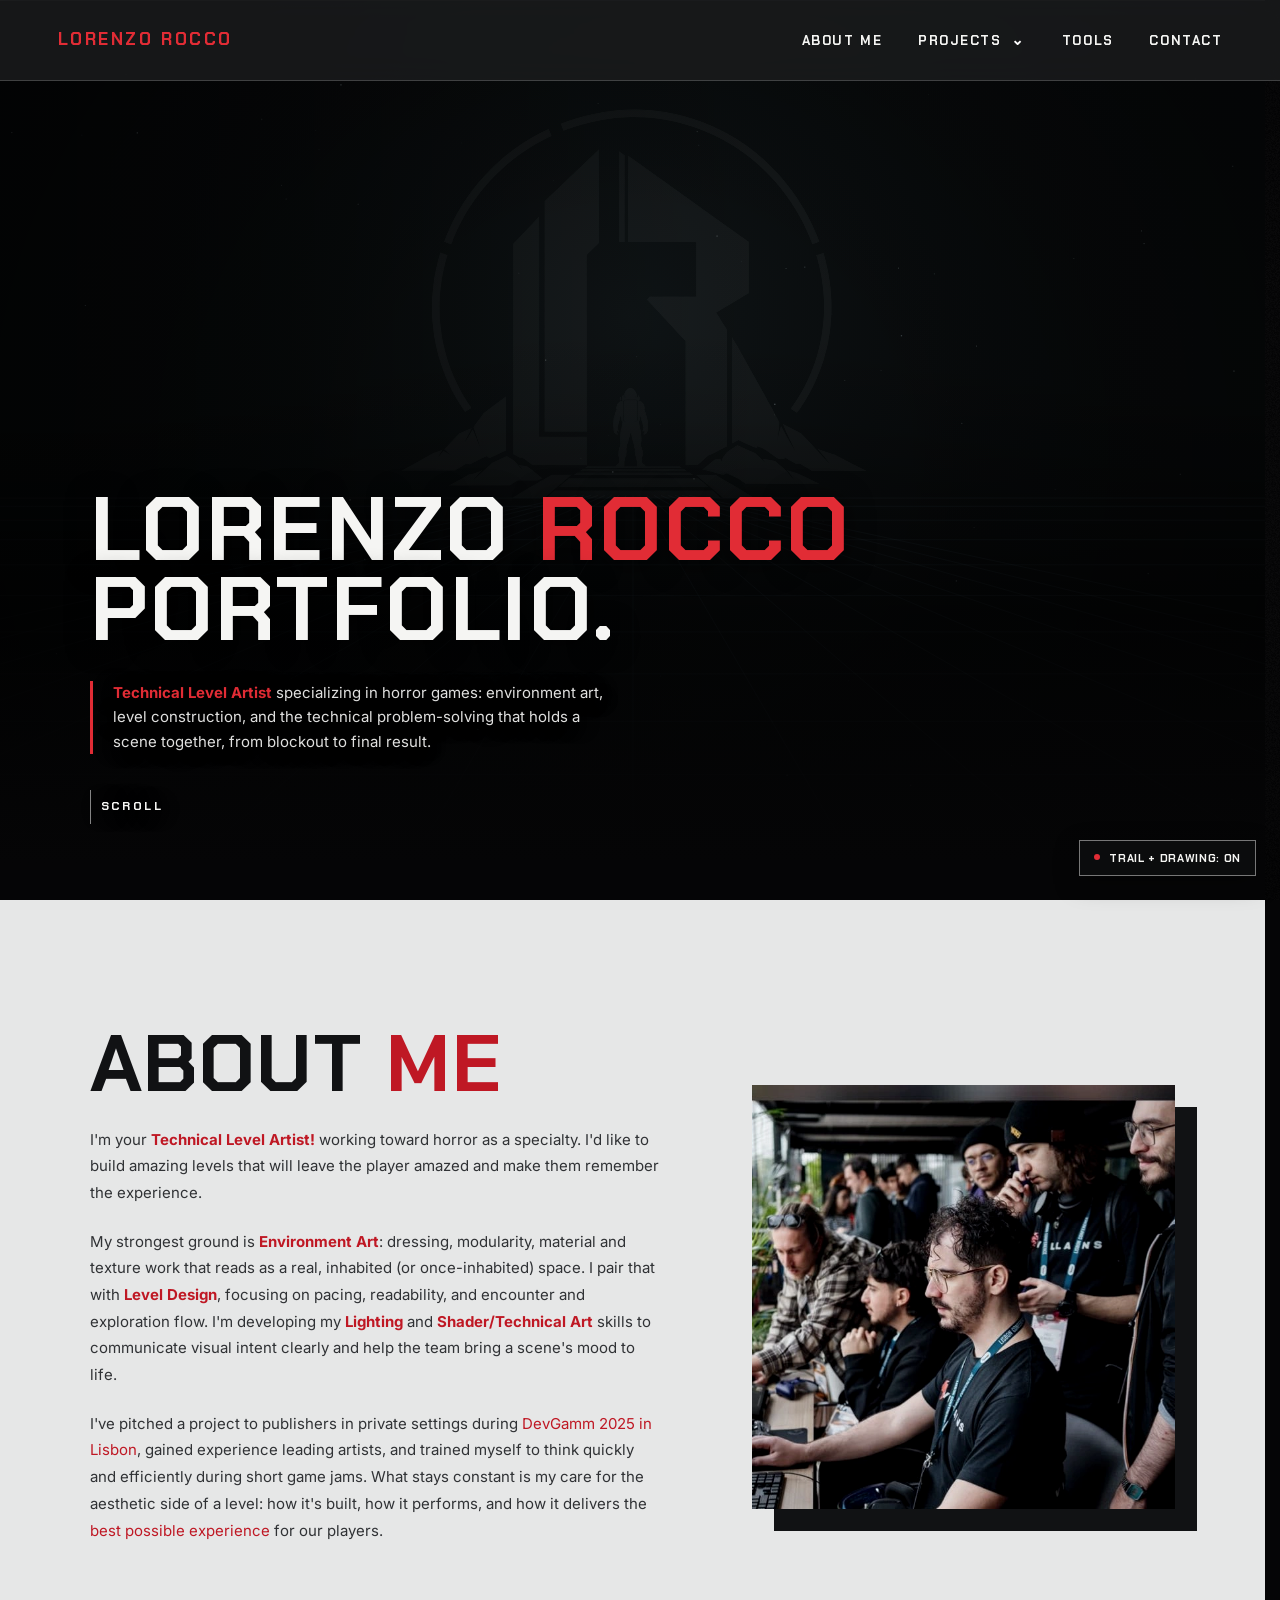
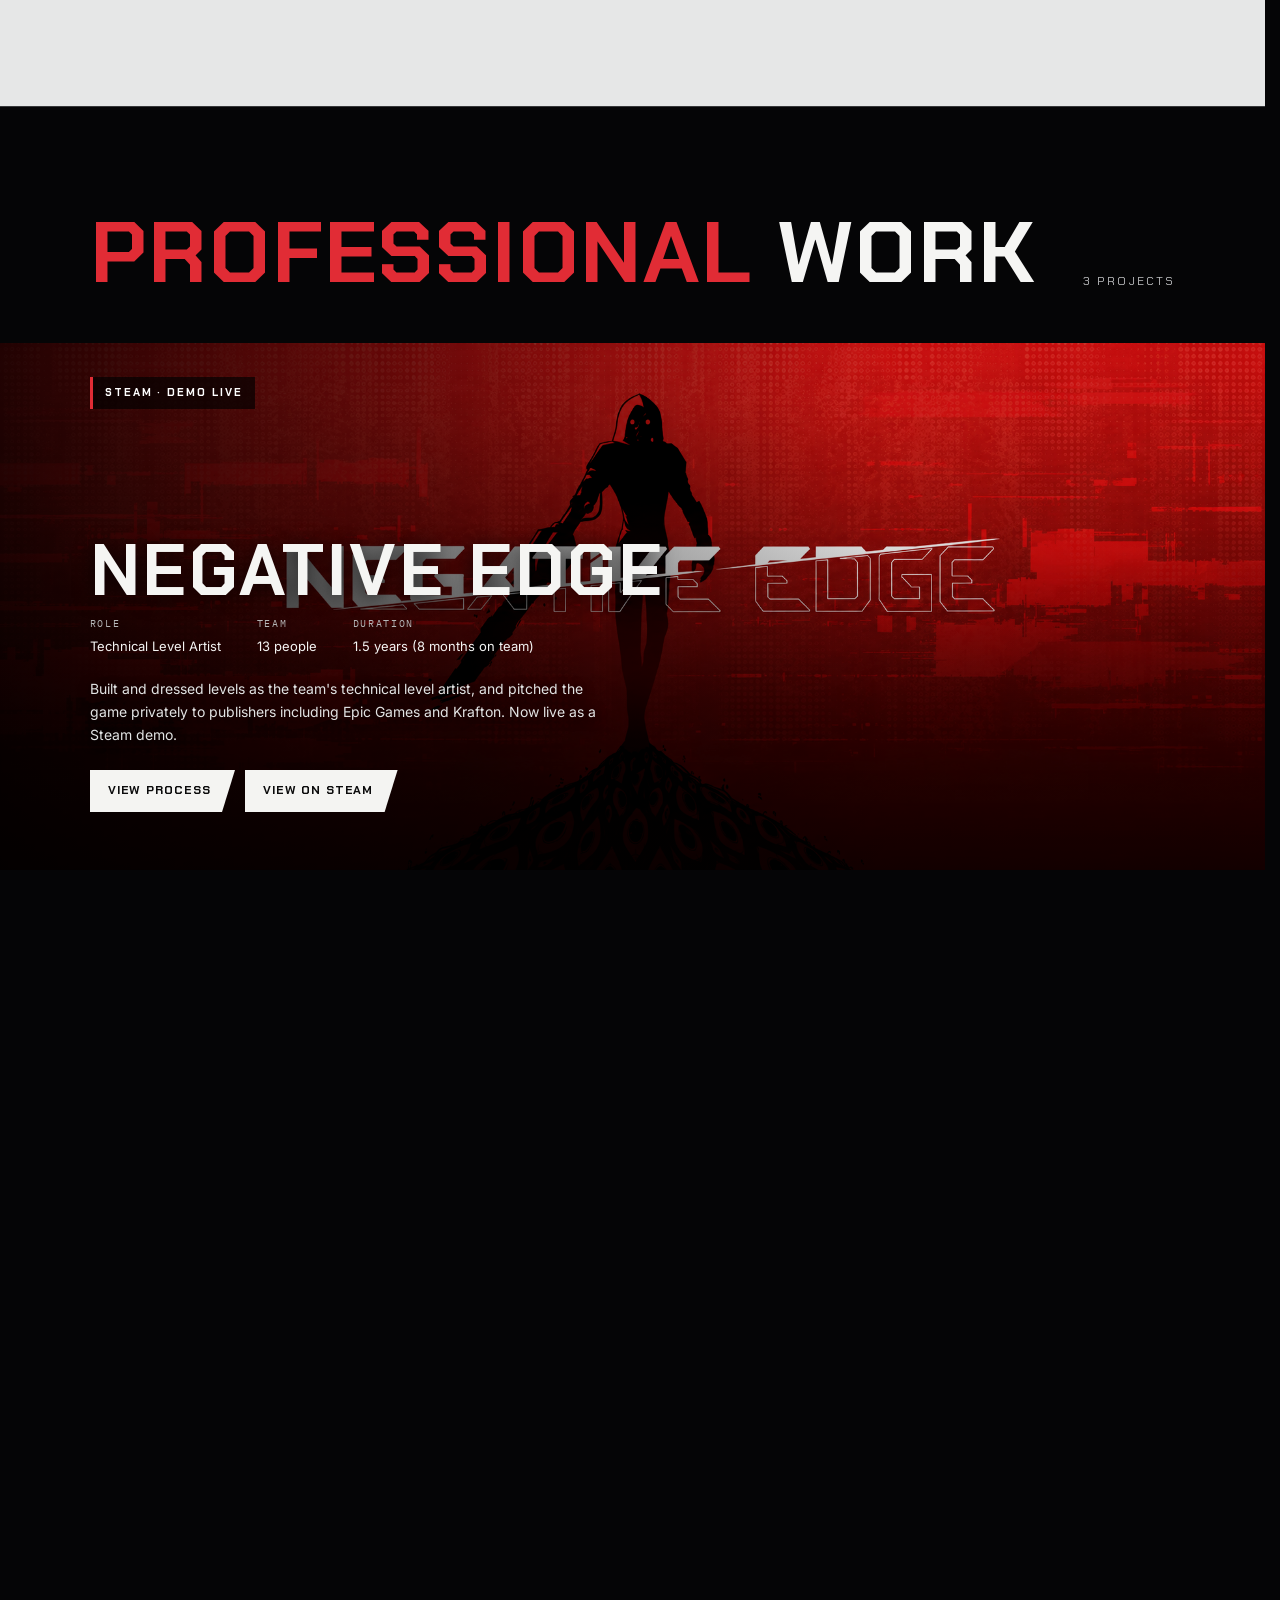
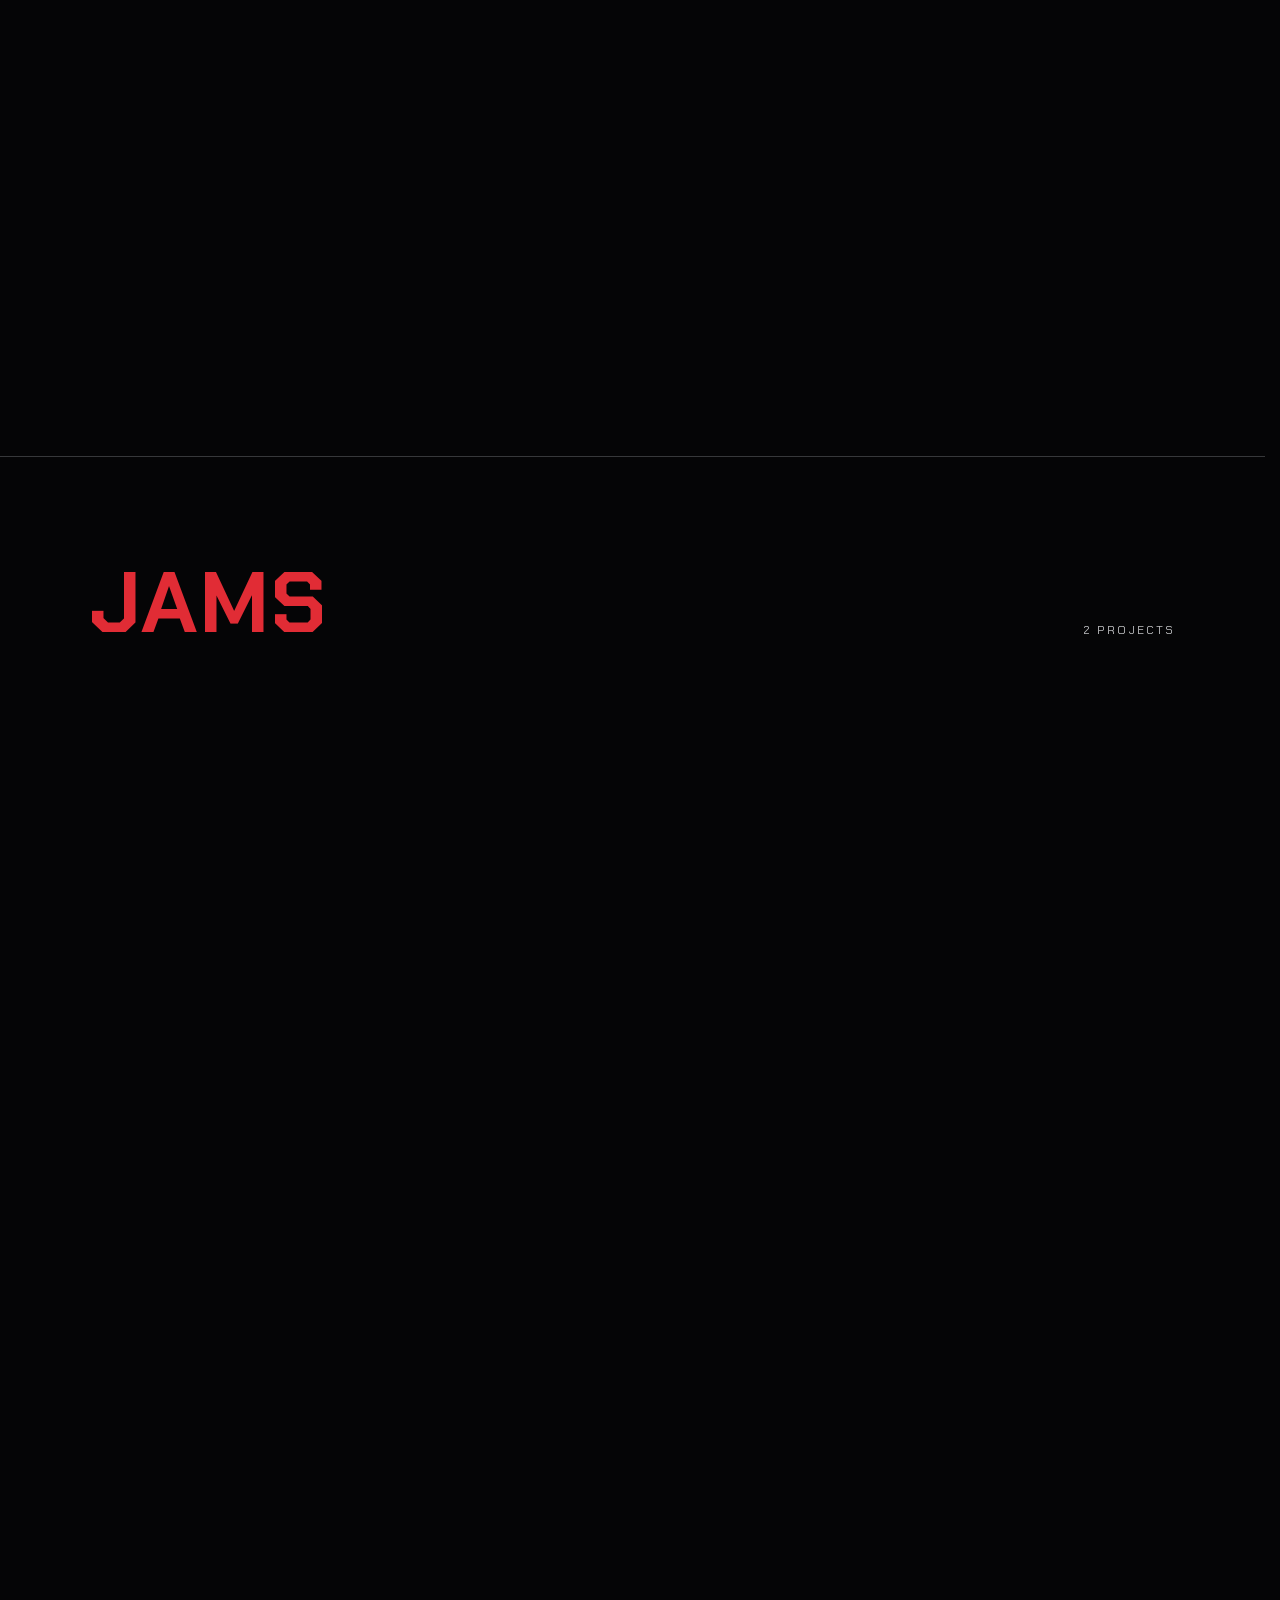
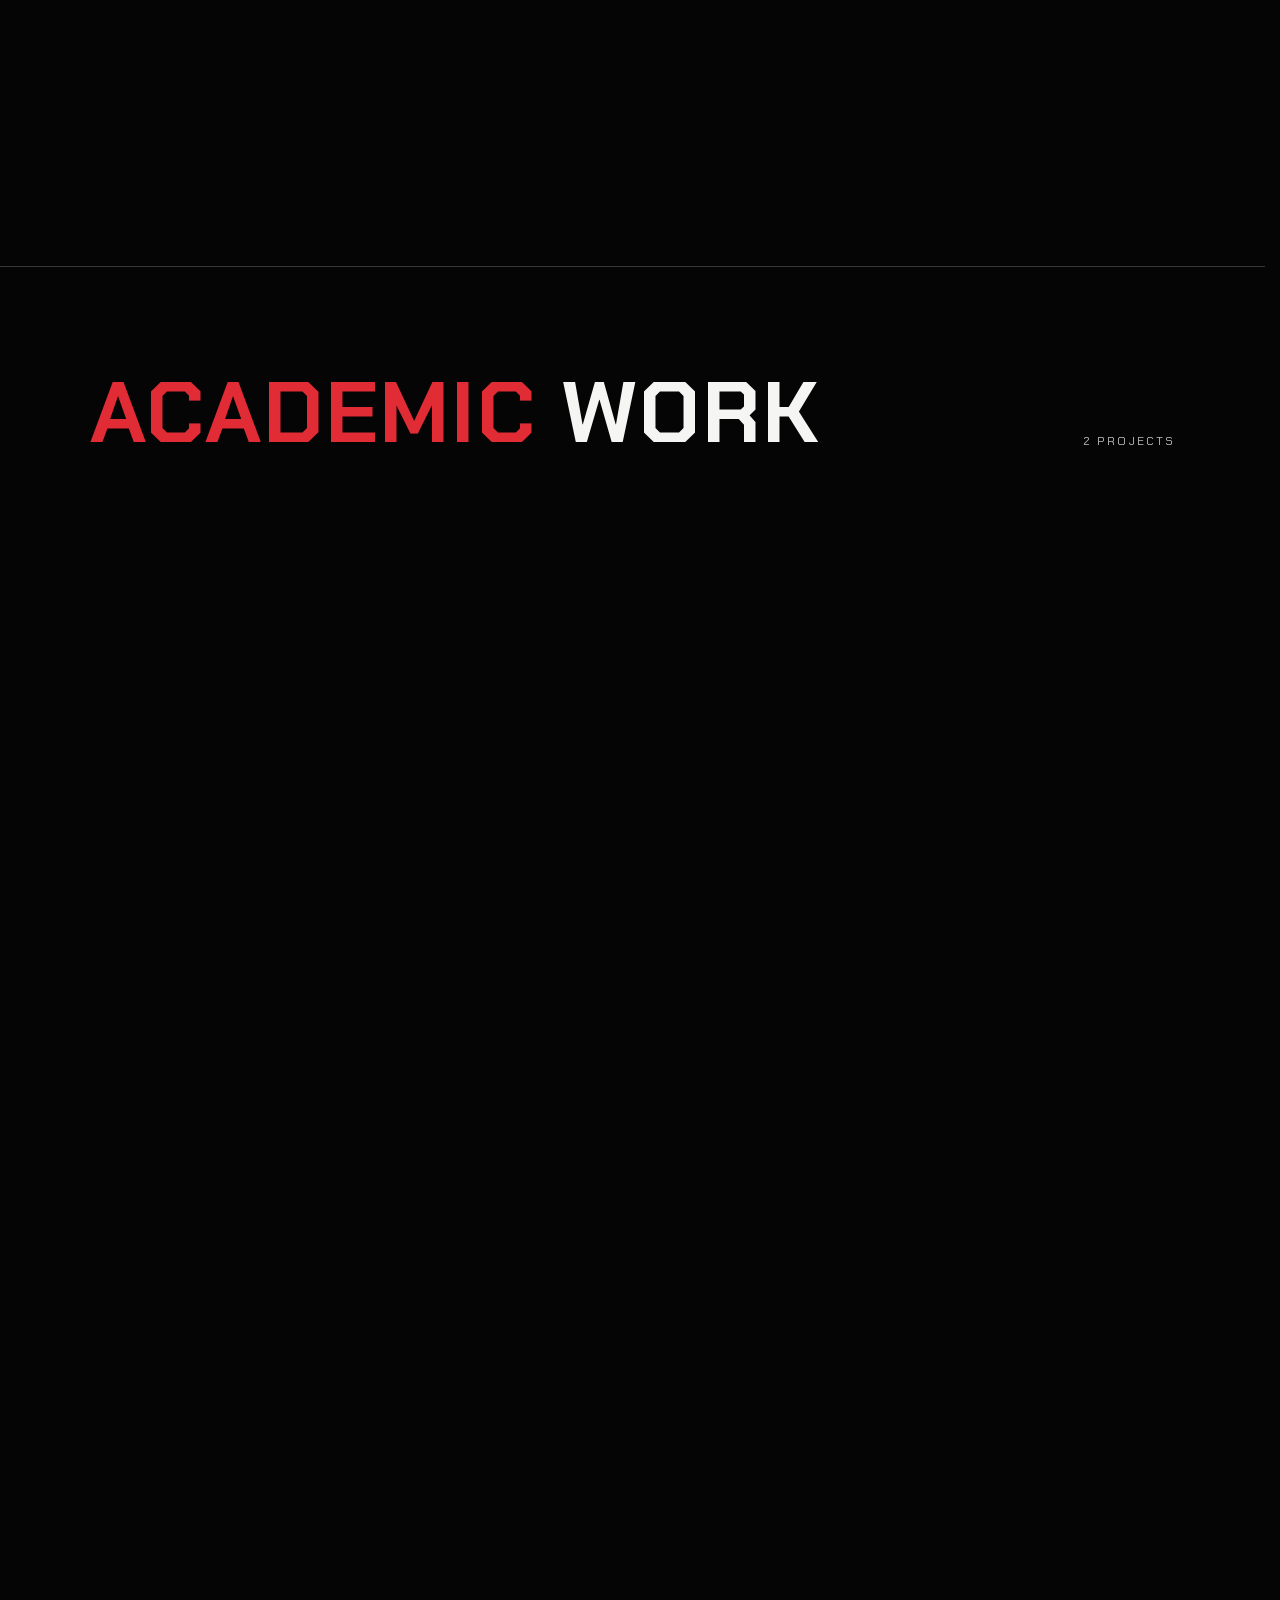
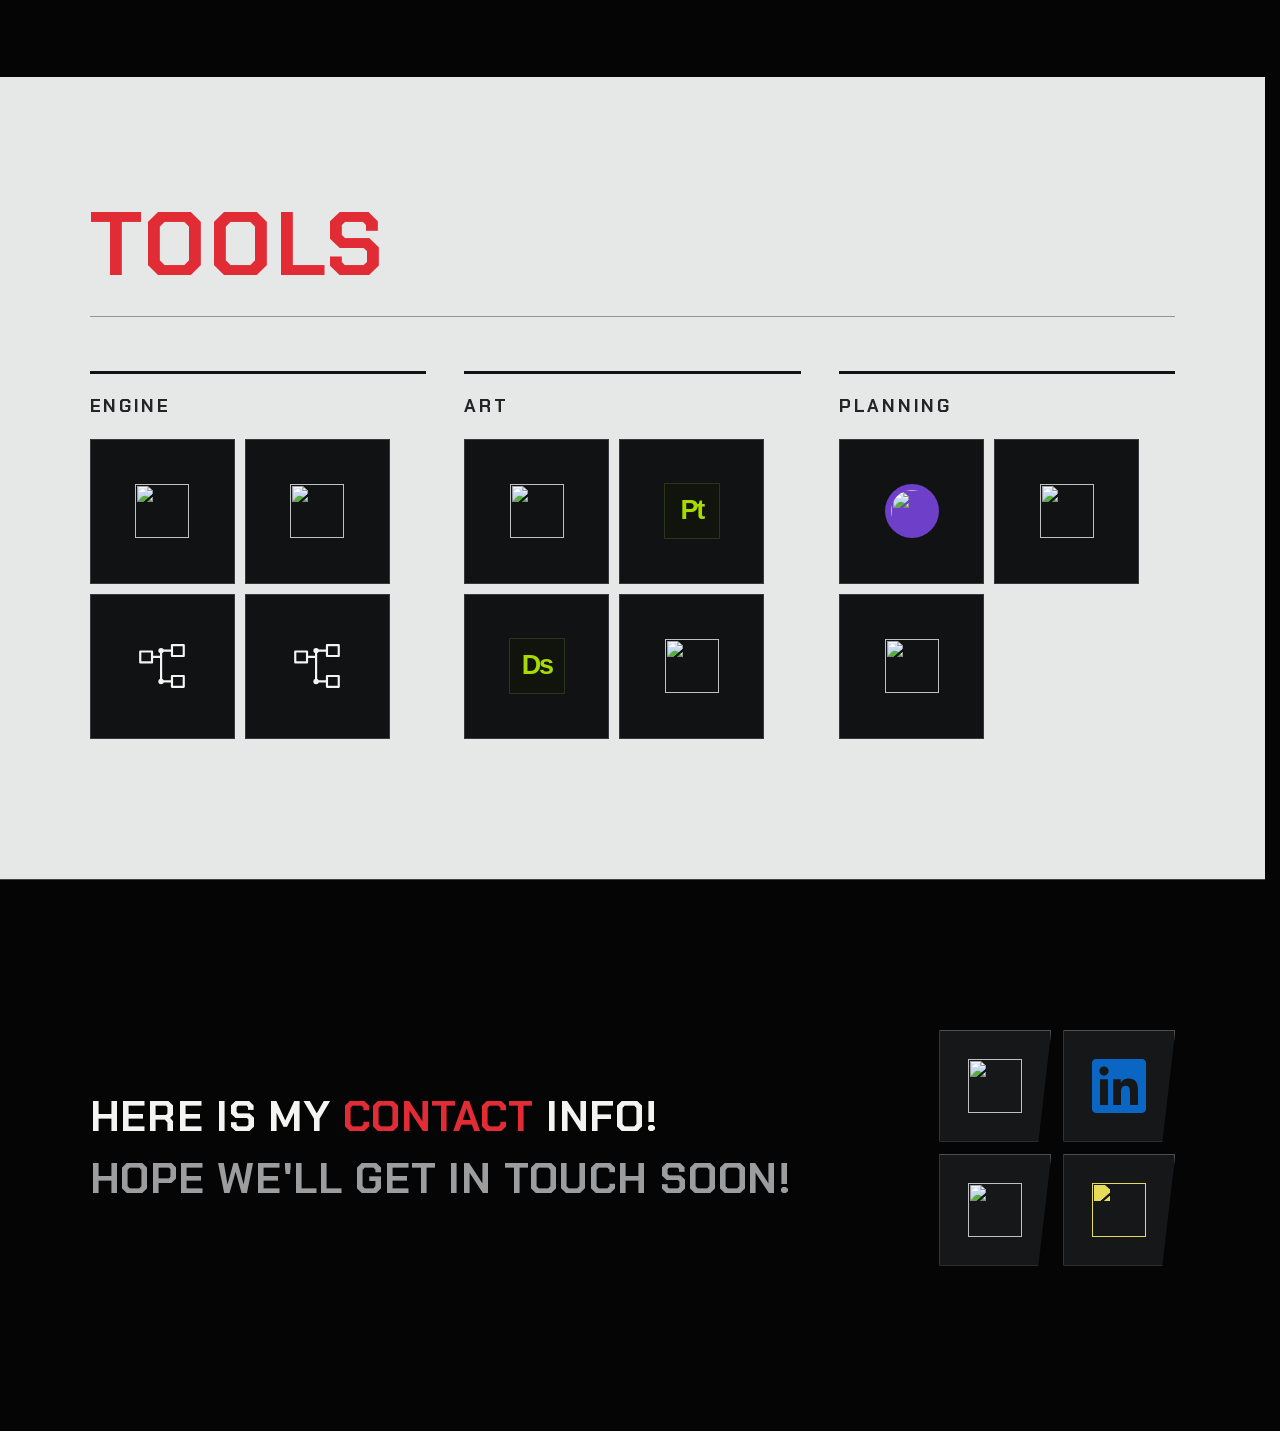
==== index.html @ afeabfa4 "Design Update" ====
<!DOCTYPE html>
<html lang="en">
<head>
<meta charset="UTF-8">
<meta name="viewport" content="width=device-width, initial-scale=1, viewport-fit=cover">
<title>Technical Level Artist — Horror Environments</title>
<link rel="preconnect" href="https://fonts.googleapis.com">
<link rel="preconnect" href="https://fonts.gstatic.com" crossorigin>
<link href="https://fonts.googleapis.com/css2?family=Montserrat:wght@400;500;600;700;800&family=Inter:wght@400;500;600&family=IBM+Plex+Mono:wght@400;500&display=swap" rel="stylesheet">
<link href="https://fonts.googleapis.com/css2?family=Chakra+Petch:wght@500;600;700&display=swap" rel="stylesheet">
<script src="./assets/page-transition.js"></script>
<style>
  :root{
    --bg:#0b0c0a;
    --panel:#141613;
    --ink:#e9e3d5;
    --dim:#8d887a;
    --accent:#9a3a26;
    --line:#2c2e28;
    --safe-t:env(safe-area-inset-top,0px);
    --safe-b:env(safe-area-inset-bottom,0px);
  }
  *{box-sizing:border-box;margin:0;padding:0}
  html{scroll-behavior:smooth;scroll-padding-top:calc(70px + var(--safe-t));overflow-y:scroll;scrollbar-gutter:stable}
  body{
    background:var(--bg);color:var(--ink);
    font-family:'Inter',sans-serif;font-size:16px;line-height:1.6;
    padding-top:var(--safe-t);padding-bottom:var(--safe-b);
    overflow-x:hidden;
  }
  img{max-width:100%}
  a{color:inherit;text-decoration:none}
  .wrap{max-width:1180px;margin:0 auto;padding:0 32px}
  @media(max-width:640px){.wrap{padding:0 20px}}

  /* grain texture */
  body::before{
    content:"";position:fixed;inset:0;pointer-events:none;z-index:1;opacity:.06;mix-blend-mode:overlay;
    background-image:url("./assets/grain.png");background-repeat:repeat;background-size:128px 128px;
  }
  .vignette{position:fixed;inset:0;pointer-events:none;z-index:1;
    background:radial-gradient(ellipse at 50% 35%, transparent 45%, rgba(0,0,0,.55) 100%);
  }

  ::selection{color:#fff;background:rgba(211,31,42,.16);text-decoration:underline;text-decoration-color:#e53943;text-decoration-thickness:2px;text-underline-offset:2px}
  ::-moz-selection{color:#fff;background:rgba(211,31,42,.16);text-decoration:underline;text-decoration-color:#e53943}
  #cursor-trail{position:fixed;inset:0;z-index:20;width:100%;height:100%;pointer-events:none;contain:strict}
  body,body *{cursor:url("./assets/designer-pencil.cur") 2 2,url("./assets/designer-pencil.png") 2 2,auto}
  @media(hover:none),(pointer:coarse){#cursor-trail{display:none}}
  #click-pulse{position:fixed;left:0;top:0;z-index:21;width:10px;height:10px;border:1.5px solid rgba(255,70,80,.95);border-radius:50%;opacity:0;pointer-events:none;transform:translate(-50%,-50%) scale(.5);box-shadow:0 0 8px rgba(211,31,42,.45)}
  #click-pulse.active{animation:cursor-click-pulse .46s ease-out forwards}
  @keyframes cursor-click-pulse{0%{opacity:.9;transform:translate(-50%,-50%) scale(.55)}65%{opacity:.48}100%{opacity:0;transform:translate(-50%,-50%) scale(4.2)}}
  #trail-toggle{position:fixed;right:calc(24px + env(safe-area-inset-right,0px));bottom:calc(24px + env(safe-area-inset-bottom,0px));z-index:30;padding:10px 14px;border:1px solid var(--line);background:rgba(11,12,10,.94);color:var(--ink);font-family:'IBM Plex Mono',monospace;font-size:11px;letter-spacing:.06em;text-transform:uppercase;cursor:pointer;box-shadow:0 8px 24px rgba(0,0,0,.35);transition:border-color .2s ease,color .2s ease}
  #trail-toggle::before{content:"";display:inline-block;width:6px;height:6px;margin-right:9px;border-radius:50%;background:var(--accent);vertical-align:2px}
  #trail-toggle[aria-pressed="false"]{color:var(--dim)}
  #trail-toggle[aria-pressed="false"]::before{background:var(--dim)}
  #trail-toggle:hover,#trail-toggle:focus-visible{border-color:var(--accent);outline:none}
  #trail-toggle[hidden]{display:none}
  /* corner brackets — viewport framing motif */
  .frame span{position:fixed;width:22px;height:22px;border-color:var(--line);z-index:5;opacity:.8}
  .frame .tl{top:calc(var(--safe-t) + 14px);left:14px;border-top:1px solid;border-left:1px solid}
  .frame .tr{top:calc(var(--safe-t) + 14px);right:14px;border-top:1px solid;border-right:1px solid}
  .frame .bl{bottom:calc(var(--safe-b) + 14px);left:14px;border-bottom:1px solid;border-left:1px solid}
  .frame .br{bottom:calc(var(--safe-b) + 14px);right:14px;border-bottom:1px solid;border-right:1px solid}
  @media(max-width:640px){.frame span{display:none}}

  /* nav */
  header{
    position:fixed;top:var(--safe-t);left:0;right:0;z-index:10;
    background:linear-gradient(to bottom, rgba(11,12,10,.92), rgba(11,12,10,0));
    padding:20px 0 32px;
  }
  header .wrap{display:flex;justify-content:space-between;align-items:center}
  .mark{font-family:'Montserrat',serif;font-size:20px;font-weight:400;letter-spacing:.02em}
  nav{display:flex;align-items:center;gap:34px;font-size:14px;color:var(--dim)}
  nav > a,.nav-category{display:flex;align-items:center;min-height:32px;line-height:1;white-space:nowrap}
  nav a:hover{color:var(--ink)}
  .nav-dropdown{position:relative;display:flex;flex-direction:column;align-items:flex-start}
  .nav-category{appearance:none;border:0;background:none;color:inherit;font:inherit;line-height:1;letter-spacing:inherit;text-transform:inherit;cursor:pointer;padding:0}
  .nav-category:hover{color:var(--accent)}
  .nav-category::after{content:"⌄";display:inline-block;margin-left:7px;color:var(--accent);font-size:12px;transition:transform .36s ease}
  .nav-dropdown.open .nav-category::after{transform:rotate(180deg)}
  .nav-projects{position:absolute;top:calc(100% + 12px);left:-14px;min-width:248px;padding:0;background:rgba(8,8,8,.98);border:1px solid #303030;border-top:1px solid var(--accent);display:grid;grid-template-rows:0fr;opacity:0;visibility:hidden;transform:translateY(-12px);transform-origin:top;pointer-events:none;box-shadow:0 16px 34px rgba(0,0,0,.55);transition:grid-template-rows .52s cubic-bezier(.2,.75,.25,1),opacity .42s ease,transform .52s cubic-bezier(.2,.75,.25,1),visibility 0s linear .52s}
  .nav-dropdown.open>.nav-projects{grid-template-rows:1fr;opacity:1;visibility:visible;transform:translateY(0);pointer-events:auto;transition:grid-template-rows .56s cubic-bezier(.2,.75,.25,1),opacity .46s ease,transform .56s cubic-bezier(.2,.75,.25,1),visibility 0s}
  .nav-project-list{min-height:0;overflow:hidden;display:grid;padding:8px}
  .nav-projects a{position:relative;display:block;padding:10px 12px 10px 17px;font-family:'IBM Plex Mono',monospace;font-size:11px;font-weight:400;letter-spacing:.015em;text-transform:none;white-space:nowrap;color:var(--dim);transition:color .18s ease,background .18s ease}
  .nav-projects a::before{content:"";position:absolute;left:7px;top:50%;width:3px;height:3px;background:var(--accent);opacity:0;transform:translateY(-50%);transition:opacity .18s ease}
  .nav-projects a:hover,.nav-projects a:focus-visible{color:var(--accent);background:rgba(211,31,42,.08);outline:none}
  .nav-projects a:hover::before,.nav-projects a:focus-visible::before{opacity:1}
  .nav-project-group + .nav-project-group{border-top:1px solid #303030;margin-top:8px;padding-top:8px}
  .nav-projects .nav-group-link{display:flex;align-items:center;justify-content:space-between;padding:10px 12px;border-left:2px solid var(--accent);font-family:'Montserrat',sans-serif;font-size:12px;font-weight:700;letter-spacing:.08em;text-transform:uppercase;color:var(--ink)}
  .nav-projects .nav-group-link::before{display:none}
  .nav-group-link span{color:var(--accent);font-size:15px;font-weight:400}
  .nav-group-items a{padding-left:22px}
  .nav-group-items a::before{left:12px}
  .navtoggle{display:none;background:none;border:1px solid var(--line);color:var(--ink);width:38px;height:38px;font-size:18px}
  @media(max-width:720px){
    nav{position:fixed;top:0;left:0;right:0;bottom:0;overflow-y:auto;background:var(--bg);flex-direction:column;justify-content:flex-start;align-items:flex-start;padding:calc(86px + var(--safe-t)) 32px calc(28px + var(--safe-b));font-size:22px;gap:22px;display:none;z-index:9}
    nav.open{display:flex}
    .navtoggle{display:block}
    .nav-dropdown{width:100%}
    .nav-category::after{font-size:18px}
    .nav-projects{position:static;min-width:0;margin:10px 0 0 12px;padding:0;border:0;border-left:1px solid var(--line);box-shadow:none;background:transparent;transform:translateY(-6px)}
    .nav-dropdown.open>.nav-projects{transform:translateY(0)}
    .nav-project-list{padding:4px 0 4px 10px}
    .nav-projects a{font-size:11px;padding:9px 8px 9px 14px}
    .nav-group-items a{padding-left:22px}
  }
  @media(prefers-reduced-motion:reduce){.nav-category::after,.nav-projects,.nav-projects a,.nav-projects a::before{transition:none}}
  @view-transition{navigation:auto}
  .page-transition{display:none}
  .page-preview-shell{position:fixed;top:0;bottom:0;z-index:1001;width:0;overflow:hidden;pointer-events:none}
  .page-preview-shell-project{left:0;background:#050505}
  .page-preview-shell-home{right:0;background:#0b0c0a}
  .page-preview-shell.is-revealing{animation:preview-expand .72s cubic-bezier(.72,0,.25,1) both}
  .page-preview{position:absolute;top:0;width:100vw;height:100vh;border:0;background:transparent;pointer-events:none}
  .page-preview-shell-project .page-preview{left:0}
  .page-preview-shell-home .page-preview{right:0}
  .page-preview-edge{position:fixed;top:0;bottom:0;z-index:1002;width:12px;background:#ff3945;box-shadow:0 0 22px rgba(211,31,42,.7);pointer-events:none;opacity:0}
  .page-preview-edge-project{left:0}
  .page-preview-edge-home{right:0}
  .page-preview-edge-project.is-revealing{opacity:1;animation:preview-edge-right .72s cubic-bezier(.72,0,.25,1) both}
  .page-preview-edge-home.is-revealing{opacity:1;animation:preview-edge-left .72s cubic-bezier(.72,0,.25,1) both}
  @keyframes preview-expand{from{width:0}to{width:100vw}}
  @keyframes preview-edge-right{from{transform:translateX(-12px)}to{transform:translateX(100vw)}}
  @keyframes preview-edge-left{from{transform:translateX(12px)}to{transform:translateX(-100vw)}}
  html.native-page-transition::view-transition-new(root){z-index:1;animation:none}
  html.native-page-transition::view-transition-old(root){z-index:2}
  html.native-page-transition.page-enter-project::view-transition-old(root){border-left:12px solid #ff3945;box-shadow:-12px 0 22px rgba(211,31,42,.6);animation:native-old-right .72s cubic-bezier(.72,0,.25,1) both}
  html.native-page-transition.page-enter-home::view-transition-old(root){border-right:12px solid #ff3945;box-shadow:12px 0 22px rgba(211,31,42,.6);animation:native-old-left .72s cubic-bezier(.72,0,.25,1) both}
  @keyframes native-old-right{from{transform:translateX(0)}to{transform:translateX(110%)}}
  @keyframes native-old-left{from{transform:translateX(0)}to{transform:translateX(-110%)}}
  @media(prefers-reduced-motion:reduce){.page-preview-shell,.page-preview-edge{display:none}}

  /* hero */
  .hero{min-height:100svh;display:flex;flex-direction:column;justify-content:flex-end;position:relative;padding-bottom:90px;padding-top:calc(140px + var(--safe-t))}
  .hero .kicker{font-family:'IBM Plex Mono',monospace;font-size:12.5px;color:var(--dim);letter-spacing:.03em;margin-bottom:18px}
  .hero h1{
    font-family:'Montserrat',serif;font-weight:300;font-size:clamp(42px,7.2vw,96px);line-height:1.02;
    max-width:14ch;
  }
  .hero .role{
    font-family:'Montserrat',serif;font-style:italic;font-weight:400;color:var(--accent);
  }
  .hero p{margin-top:26px;max-width:46ch;color:var(--dim);font-size:16.5px}
  .hero .scroll{margin-top:56px;font-size:13px;color:var(--dim);display:flex;align-items:center;gap:10px}
  .hero .scroll .ln{width:1px;height:34px;background:var(--line);position:relative;overflow:hidden}
  .hero .scroll .ln::after{content:"";position:absolute;top:-34px;left:0;width:1px;height:34px;background:var(--accent);animation:drip 2.2s ease-in-out infinite}
  @keyframes drip{to{top:34px}}

  section{padding:96px 0;border-top:1px solid var(--line);position:relative;z-index:2}
  .sec-head{display:flex;justify-content:space-between;align-items:flex-end;gap:24px;margin-bottom:56px;flex-wrap:wrap}
  .sec-head h2{font-family:'Montserrat',serif;font-weight:300;font-size:clamp(30px,4vw,44px)}
  .sec-head .num{font-family:'IBM Plex Mono',monospace;font-size:13px;color:var(--dim)}
  .cat-head{display:flex;align-items:center;gap:16px;margin:8px 0 6px}
  .cat-head:first-of-type{margin-top:0}
  .cat-head .cat-line{width:26px;height:1px;background:var(--accent)}
  .cat-head h3{font-family:'IBM Plex Mono',monospace;font-weight:400;font-size:13px;letter-spacing:.04em;color:var(--dim)}

  /* about / skills */
  .about-grid{display:grid;grid-template-columns:1.1fr .9fr;align-items:center;gap:clamp(32px,6vw,70px)}
  @media(max-width:820px){.about-grid{grid-template-columns:1fr;gap:34px}}
  .about-photo{width:100%;max-width:500px;aspect-ratio:1;justify-self:end;overflow:hidden;border:1px solid #343434}
  .about-photo img{display:block;width:100%;height:100%;object-fit:cover}
  @media(max-width:820px){.about-photo{justify-self:center}}
  .about-grid p{color:var(--dim);font-size:16px;max-width:52ch;margin-bottom:16px}
  .about-grid p strong{color:var(--ink);font-weight:500}

  /* projects */
  .project{
    display:grid;grid-template-columns:1fr 1.2fr;gap:56px;padding:56px 0;border-top:1px solid var(--line);
  }
  .project:first-child{border-top:none;padding-top:0}
  .cat-head + .project{border-top:none;padding-top:0}
  @media(max-width:820px){.project{grid-template-columns:1fr;gap:28px}}
  .viewport{
    aspect-ratio:4928/2824;background:
      repeating-linear-gradient(0deg, rgba(233,227,213,.05) 0 1px, transparent 1px 34px),
      repeating-linear-gradient(90deg, rgba(233,227,213,.05) 0 1px, transparent 1px 34px),
      linear-gradient(160deg,#171812,#0e0f0d);
    border:1px solid var(--line);position:relative;display:flex;align-items:center;justify-content:center;
  }
  .viewport::before{content:"";position:absolute;inset:0;background:radial-gradient(ellipse at 30% 20%, rgba(154,58,38,.14), transparent 60%)}
  .viewport .tag{font-family:'IBM Plex Mono',monospace;font-size:12px;color:var(--dim);letter-spacing:.02em;z-index:1}
  .viewport .status{position:absolute;top:14px;left:14px;font-family:'IBM Plex Mono',monospace;font-size:11px;color:var(--dim)}
  .viewport .status.wip{color:var(--accent)}
  .viewport.cover{background-size:cover;background-position:center;background-blend-mode:normal}
  .viewport.cover::before{background:linear-gradient(180deg, rgba(11,12,10,.05) 40%, rgba(11,12,10,.75) 100%);}
  .viewport.cover .status{background:rgba(11,12,10,.72);padding:3px 8px}
  #vp-self{background-size:contain;background-position:center;background-repeat:no-repeat;background-color:#0b0c0a}
  
  
  

  .project h3{font-family:'Montserrat',serif;font-weight:400;font-size:clamp(26px,3vw,32px);margin-bottom:6px}
  .project .role{color:var(--accent);font-family:'Montserrat',serif;font-style:italic;font-size:17px;margin-bottom:20px}
  .stats{display:flex;gap:28px;margin-bottom:22px;flex-wrap:wrap}
  .stats div{font-size:13px}
  .stats div span{display:block;font-family:'IBM Plex Mono',monospace;color:var(--dim);font-size:11.5px;margin-bottom:4px}
  .project p.desc{color:var(--dim);max-width:56ch;margin-bottom:22px;font-size:15px}
  .project .award{display:inline-block;font-size:12.5px;color:var(--ink);border:1px solid var(--line);padding:5px 10px;margin-bottom:22px}
  .visit{font-size:14px;border-bottom:1px solid var(--accent);padding-bottom:2px;display:inline-block}
  .visit:hover{color:var(--accent)}

  /* tools */
  .tools{display:grid;grid-template-columns:repeat(auto-fit,minmax(112px,1fr));gap:16px}
  .tool-group + .tool-group{margin-top:38px}
  .tool-group h3{margin:0 0 14px;font-family:'IBM Plex Mono',monospace;font-size:12px;font-weight:500;letter-spacing:.16em;text-transform:uppercase;color:var(--dim)}
  .tool-group .tools{grid-template-columns:repeat(4,minmax(0,112px))}
  .tool-icon{position:relative;aspect-ratio:1;display:grid;place-items:center;background:#101010;border:1px solid #303030;transition:border-color .2s ease,background .2s ease,transform .2s ease}
  .tool-icon:hover,.tool-icon:focus-visible{border-color:var(--accent);background:#171717;transform:translateY(-3px);outline:none}
  .tool-icon img,.tool-icon svg{display:block;width:54px;height:54px;max-width:58%;max-height:58%;object-fit:contain}
  .tool-icon[data-label="GitHub"] img{background:#6e40c9;border-radius:50%;padding:6px}
  .tool-icon .brand-tile{width:56px;height:56px;display:grid;place-items:center;background:#10140c;color:#a8d900;border:1px solid #27351a;font-family:Arial,sans-serif;font-weight:700;font-size:27px;letter-spacing:-.08em}
  .tool-icon .brand-tile.painter{background:#10140c;color:#a8d900}
  .tool-icon .blueprint-icon{width:58px;height:58px;max-width:62%;max-height:62%;fill:none;stroke:#f4f4f2;stroke-width:2.4;stroke-linecap:round;stroke-linejoin:round}
  .tool-icon:hover .blueprint-icon,.tool-icon:focus-visible .blueprint-icon{stroke:var(--accent)}
  .tool-icon::after{content:attr(data-label);position:absolute;left:50%;bottom:calc(100% + 8px);z-index:2;transform:translate(-50%,4px);padding:6px 9px;background:#202020;border:1px solid #444;color:var(--ink);font-family:'IBM Plex Mono',monospace;font-size:10px;line-height:1.2;white-space:nowrap;opacity:0;pointer-events:none;transition:opacity .15s ease,transform .15s ease}
  .tool-icon:hover::after,.tool-icon:focus-visible::after{opacity:1;transform:translate(-50%,0)}
  @media(max-width:520px){.tools{grid-template-columns:repeat(3,minmax(0,1fr));gap:10px}.tool-icon{aspect-ratio:1}}
  @media(max-width:520px){.tool-group .tools{grid-template-columns:repeat(2,minmax(0,112px))}}

  /* contact */
  .contact{text-align:left}
  .contact h2{font-family:'Montserrat',serif;font-weight:300;font-size:clamp(34px,5.5vw,58px);max-width:16ch;margin-bottom:34px}
  .contact-links{display:flex;gap:36px;flex-wrap:wrap;font-size:15px}
  .contact-links a{border-bottom:1px solid var(--line);padding-bottom:3px}
  .contact-links a:hover{border-color:var(--accent);color:var(--accent)}
  footer{padding:40px 0 calc(40px + var(--safe-b));font-size:12.5px;color:var(--dim);display:flex;justify-content:space-between;border-top:1px solid var(--line)}
  @media(max-width:520px){footer{flex-direction:column;gap:8px}}
  /* Bloober-inspired visual restyle; layout and copy are unchanged. */
  :root{
    --bg:#050505;
    --panel:#101010;
    --ink:#f4f4f2;
    --dim:#a9a9a7;
    --accent:#d31f2a;
    --line:#303030;
  }
  body{background:var(--bg);color:var(--ink)}
  body::before{opacity:.075;mix-blend-mode:soft-light}
  .vignette{background:radial-gradient(ellipse at 50% 35%,transparent 38%,rgba(0,0,0,.72) 100%)}
  .frame span{border-color:#333;opacity:.65}
  header{background:linear-gradient(to bottom,rgba(5,5,5,.97),rgba(5,5,5,0))}
  .mark{font-family:'Montserrat',sans-serif;font-size:15px;font-weight:800;letter-spacing:.12em;text-transform:uppercase}
  strong,b{color:var(--accent)}
  .accent-word{color:var(--accent)}
  nav{font-size:11px;font-weight:600;letter-spacing:.12em;text-transform:uppercase;color:var(--ink)}
  nav a{transition:color .2s ease}
  nav a:hover{color:var(--accent)}
  .navtoggle{border-color:#444;color:var(--ink)}
  .navtoggle{position:relative;z-index:11}
  .hero .kicker{color:var(--accent);font-size:11px;letter-spacing:.2em;text-transform:uppercase}
  .hero h1{font-family:'Montserrat',sans-serif;font-weight:800;font-size:clamp(16px,5vw,58px);line-height:.96;letter-spacing:-.045em;text-transform:uppercase;max-width:none;white-space:nowrap}
  .hero .role{font-family:'Montserrat',sans-serif;font-style:normal;font-weight:800;color:var(--accent)}
  .hero .name-accent{color:var(--accent)}
  .hero p strong.role-accent{color:var(--accent);font-weight:800}
  .hero p{color:#c0c0be;max-width:48ch}
  .hero .scroll{font-family:'IBM Plex Mono',monospace;font-size:11px;letter-spacing:.16em;text-transform:uppercase;color:var(--ink)}
  .hero .scroll .ln{background:#3a3a3a}
  section{border-top-color:var(--line)}
  .sec-head h2{font-family:'Montserrat',sans-serif;font-weight:800;font-size:clamp(34px,5vw,60px);line-height:1;letter-spacing:-.04em;text-transform:uppercase}
  .sec-head .num{color:var(--accent);font-size:11px;letter-spacing:.12em;text-transform:uppercase}
  .about-grid p{color:#b9b9b7}
  .about-grid p strong{color:var(--accent);font-weight:700}
  .about-grid p strong.role-accent{color:var(--accent)}
  .project{border-top-color:#333}
  .viewport{border-color:#343434;background-color:#0c0c0c}
  .viewport.cover::before{background:linear-gradient(180deg,rgba(0,0,0,.02) 25%,rgba(0,0,0,.72) 100%)}
  .viewport .status{font-size:10px;letter-spacing:.12em;text-transform:uppercase;color:#eee}
  .viewport .status.wip{color:#ff4b52}
  .project h3{font-family:'Montserrat',sans-serif;font-weight:800;font-size:clamp(25px,2.8vw,34px);line-height:1.08;letter-spacing:-.035em;text-transform:uppercase}
  .project .role{font-family:'Inter',sans-serif;font-style:normal;font-weight:700;font-size:11px;letter-spacing:.13em;text-transform:uppercase;color:var(--accent)}
  .stats div{font-size:12px;color:#e3e3e1}
  .stats div span{color:#8f8f8d;font-size:10px;letter-spacing:.12em;text-transform:uppercase}
  .project p.desc{color:#b5b5b3}
  .project .award{border-color:#555;color:var(--ink);letter-spacing:.04em}
  .visit{border:1px solid #777;border-bottom:2px solid var(--accent);padding:10px 14px;font-size:11px;font-weight:700;letter-spacing:.12em;text-transform:uppercase;transition:background .2s ease,border-color .2s ease,color .2s ease}
  .visit:hover{background:var(--accent);border-color:var(--accent);color:#fff}
  .contact h2{font-family:'Montserrat',sans-serif;font-weight:800;line-height:1.02;letter-spacing:-.04em;text-transform:uppercase}
  .contact-links a{display:inline-flex;align-items:center;gap:9px;border:1px solid #4a4a4a;border-bottom:2px solid var(--accent);padding:10px 14px;font-size:11px;font-weight:600;letter-spacing:.08em;transition:background .2s ease,border-color .2s ease}
  .contact-icon{display:block;width:18px;height:18px;flex:none}
  .rookies-contact-icon{filter:brightness(0) saturate(100%) invert(82%) sepia(45%) saturate(536%) hue-rotate(6deg) brightness(101%) contrast(89%)}
  .contact-links a:hover{background:var(--accent);border-color:var(--accent);color:#fff}
  .contact .wrap{display:grid;grid-template-columns:minmax(0,1fr) auto;align-items:center;gap:clamp(32px,6vw,88px)}
  .contact h2{max-width:none;margin:0;font-size:clamp(28px,3.6vw,44px)}
  .contact h2 .contact-line{display:block;white-space:nowrap}
  .contact-links{display:grid;grid-template-columns:repeat(2,112px);gap:16px}
  .contact-links a.tool-icon{display:grid;place-items:center;aspect-ratio:1;padding:0;border:1px solid #303030;background:#101010}
  .contact-links a.tool-icon:hover,.contact-links a.tool-icon:focus-visible{border-color:var(--accent);background:#171717;color:var(--ink)}
  footer{border-top-color:#303030;font-size:10px;letter-spacing:.1em;text-transform:uppercase}
  @media(max-width:920px){.contact .wrap{grid-template-columns:1fr}.contact-links{justify-content:start}}
  @media(max-width:640px){.contact h2{font-size:clamp(21px,5vw,28px)}.contact h2 .contact-line{white-space:normal}}
  @media(max-width:720px){
    nav{font-size:19px;letter-spacing:.08em}
    .hero h1{font-size:clamp(16px,5vw,58px);max-width:none;white-space:nowrap}
  }
  @media(max-width:640px){
    section{padding:76px 0}
    .hero{padding-bottom:72px}
  }

  /* Bloober feature panels: consistent full-width image cards, with all project copy retained. */
  .project{
    position:relative;
    display:grid;
    grid-template-columns:1fr;
    grid-template-rows:1fr;
    content-visibility:auto;
    contain-intrinsic-size:auto calc(41.667vw + 64px);
    gap:0;
    width:100vw;
    margin-left:calc(50% - 50vw);
    margin-bottom:0;
    padding:0;
    border:0;
  }
  .project:first-child{padding-top:0}
  .project + .project{margin-top:28px}
  .project .viewport{
    grid-column:1;
    grid-row:1;
    width:100%;
    aspect-ratio:12/5;
    border-left:0;
    border-right:0;
    overflow:hidden;
    background-color:#090909;
  }

  .project .viewport .banner-image{position:absolute;inset:0;z-index:0;display:block;width:100%;height:100%;max-width:none;object-fit:contain;object-position:center}
  .project .viewport::before{z-index:1;pointer-events:none}
  .project .viewport .status{z-index:2}
  #vp-self .banner-image{object-position:center}
  #vp-ikm .banner-image{object-position:center}
  .project .viewport.cover::before{
    background:linear-gradient(180deg,rgba(0,0,0,.04) 12%,rgba(0,0,0,.08) 42%,rgba(0,0,0,.68) 100%);
  }
  .project > div:not(.viewport){
    grid-column:1;
    grid-row:1;
    align-self:end;
    z-index:2;
    display:flex;
    flex-direction:column;
    align-items:center;
    text-align:center;
    padding:clamp(84px,15vw,176px) max(20px,calc(50vw - 558px)) 40px;
    background:linear-gradient(180deg,transparent 0%,rgba(0,0,0,.08) 27%,rgba(0,0,0,.88) 100%);
  }
  .project h3{
    font-size:clamp(30px,4.8vw,64px);
    line-height:.98;
    margin-bottom:6px;
    text-shadow:0 2px 24px rgba(0,0,0,.7);
  }
  .project .role{margin:3px 0 14px}
  .stats{justify-content:center;gap:12px 28px;margin-bottom:14px}
  .project p.desc{max-width:68ch;margin:0 auto 18px;color:#e1e1df}
  .project .award{margin:0 auto 14px}
  .project .visit{margin:0 auto}
  .project-actions{display:flex;justify-content:center;gap:12px;flex-wrap:wrap;margin-top:4px}
  .project .project-actions .visit{margin:0}
  #vp-self{background-size:cover;background-position:center 16%;background-repeat:no-repeat;background-color:#090909}
  @media(max-width:820px){
    .project{display:flex;flex-direction:column;width:100vw;margin-left:calc(50% - 50vw);contain-intrinsic-size:auto calc(41.667vw + 420px)}
    .project .viewport{aspect-ratio:12/5}
    .project > div:not(.viewport){
      display:flex;
      align-items:center;
      text-align:center;
      padding:24px 20px 30px;
      background:linear-gradient(180deg,#101010,#080808);
    }
    .project h3{font-size:clamp(28px,7vw,46px)}
    .stats{justify-content:center;gap:10px 18px}
    .project p.desc{max-width:58ch}
    .project + .project{margin-top:22px}
  }

  /* Keep the redesigned In King's Memory logo fully visible on black. */
  #vp-ikm{background-color:#000}
  #vp-ikm.cover::before{background:none}

  /* Keep Abyssos full-width and use the same image-overlay text position as the other project cards. */
  #vp-abyssos{width:100%;aspect-ratio:12/5;background-size:cover;background-position:center;background-repeat:no-repeat;background-color:#0b0c0a}

  /* LR Explorer reveal stays inside the hero and behind its existing copy. */
  .hero{isolation:isolate}
  .hero-explorer{position:absolute;top:0;bottom:0;left:50%;width:100vw;transform:translateX(-50%);overflow:hidden;pointer-events:none;z-index:0;background:#060809}
  .hero-explorer canvas{position:absolute;inset:0;display:block;width:100%;height:100%;z-index:1}
  .hero-explorer-fallback{position:absolute;left:50%;top:35%;width:min(46vw,52svh,560px);max-width:none;transform:translate(-50%,-50%);filter:invert(1);opacity:0}
  .hero-explorer.is-error .hero-explorer-fallback{opacity:.85}
  .hero-explorer.is-ready .hero-explorer-fallback{display:none}
  .hero-explorer::after{content:"";position:absolute;inset:0;z-index:2;background:linear-gradient(180deg,transparent 54%,rgba(5,5,5,.18) 64%,#050505 90%)}
  .hero > h1,.hero > p,.hero > .scroll{position:relative;z-index:1;text-shadow:0 2px 20px rgba(0,0,0,.8)}
  @media(max-width:720px){.hero-explorer-fallback{left:50%;top:34%;width:min(60vw,40svh)}}
</style>
<link rel="stylesheet" href="./assets/kojima-experiment.css">
<noscript><style>.hero-explorer-fallback{opacity:.85}</style></noscript>
</head>
<body>
<div class="page-transition" aria-hidden="true"></div>
<div class="vignette"></div>
<canvas id="cursor-trail" aria-hidden="true"></canvas>
<button id="trail-toggle" type="button" aria-pressed="true" hidden>Trail + drawing: On</button>

<div class="frame"><span class="tl"></span><span class="tr"></span><span class="bl"></span><span class="br"></span></div>

<header>
  <div class="wrap">
    <div class="mark"><span class="accent-word">Lorenzo Rocco</span></div>
    <button class="navtoggle" id="navBtn" aria-label="Open menu" aria-expanded="false" aria-controls="nav">☰</button>
    <nav id="nav">
      <a href="#about" onclick="closeNav()">About Me</a>
      <div class="nav-dropdown">
        <button class="nav-category" type="button" aria-expanded="false" aria-controls="projects-menu">Projects</button>
        <div class="nav-projects" id="projects-menu"><div class="nav-project-list">
          <div class="nav-project-group">
            <a class="nav-group-link" href="#professional" onclick="closeNav()"><span class="nav-group-index" aria-hidden="true">01</span>Professional <span class="nav-group-arrow" aria-hidden="true">↘</span></a>
            <div class="nav-group-items"><a href="./project-details/negative-edge.html?transition=project" onclick="closeNav()">Negative Edge</a><a href="./project-details/golem-rumble.html?transition=project" onclick="closeNav()">Golem Rumble</a><a href="./project-details/abyssos.html?transition=project" onclick="closeNav()">A.B.Y.S.S.O.S.</a></div>
          </div>
          <div class="nav-project-group">
            <a class="nav-group-link" href="#jams" onclick="closeNav()"><span class="nav-group-index" aria-hidden="true">02</span>Jams <span class="nav-group-arrow" aria-hidden="true">↘</span></a>
            <div class="nav-group-items"><a href="./project-details/self.html?transition=project" onclick="closeNav()">SELF</a><a href="./project-details/in-kings-memory.html?transition=project" onclick="closeNav()">In King's Memory</a></div>
          </div>
          <div class="nav-project-group">
            <a class="nav-group-link" href="#academic" onclick="closeNav()"><span class="nav-group-index" aria-hidden="true">03</span>Academic <span class="nav-group-arrow" aria-hidden="true">↘</span></a>
            <div class="nav-group-items"><a href="./project-details/reminiscence.html?transition=project" onclick="closeNav()">Reminiscence</a><a href="./project-details/cursed-mansion.html?transition=project" onclick="closeNav()">The Cursed Mansion</a></div>
          </div>
        </div></div>
      </div>
      <a href="#tools" onclick="closeNav()">Tools</a>
      <a href="#contact" onclick="closeNav()">Contact</a>
    </nav>
  </div>
</header>

<section class="hero wrap">
  <div class="hero-explorer" role="img" aria-label="LR Explorer logo revealed with particles and a light sweep">
    <img class="hero-explorer-fallback" src="./assets/lorenzo-rocco-lr-explorer.png" alt="">
    <canvas aria-hidden="true"></canvas>
  </div>
  <h1>Lorenzo <span class="name-accent">Rocco</span> Portfolio.</h1>
  <p><strong class="role-accent">Technical Level Artist</strong> specializing in horror games: environment art, level construction, and the technical
  problem-solving that holds a scene together, from blockout to final result.</p>
  <div class="scroll"><div class="ln"></div>Scroll</div>
</section>

<section id="about">
  <div class="wrap about-grid">
    <div class="about-copy">
      <div class="sec-head" style="margin-bottom:26px"><h2>About <span class="accent-word">Me</span></h2></div>
      <p>I'm your <strong>Technical Level Artist!</strong> working toward horror as a specialty. I'd like to build amazing levels that will leave the player amazed and make them remember the experience.</p>
      <p>My strongest ground is <strong>Environment Art</strong>: dressing, modularity, material and texture work
      that reads as a real, inhabited (or once-inhabited) space. I pair that with <strong>Level Design</strong>,
      focusing on pacing, readability, and encounter and exploration flow. I'm developing my <strong>Lighting</strong> and
      <strong>Shader/Technical Art</strong> skills to communicate visual intent clearly and help the team bring a scene's mood to life.</p>
      <p>I've pitched a project to publishers in private settings during <span class="accent-word">DevGamm 2025 in Lisbon</span>, gained experience leading artists, and trained myself to think quickly and efficiently during short game jams. What stays constant is my care for the aesthetic side of a level: how it's built, how it performs, and how it delivers the <span class="accent-word">best possible experience</span> for our players.</p>
    </div>
    <figure class="about-photo"><img src="./assets/about-event.webp" alt="Developers collaborating at computers during a game development event" loading="lazy" decoding="async"></figure>
  </div>
</section>

<section id="professional">
  <div class="wrap">
    <div class="sec-head"><h2><span class="accent-word">Professional</span> Work</h2><div class="num">3 projects</div></div>

<div class="project" id="project-negative-edge">
      <div class="viewport cover" id="vp-negedge"><img class="banner-image" src="./assets/negedge-banner.png" alt="" loading="lazy" decoding="async"><span class="status">STEAM · DEMO LIVE</span></div>
      <div>
        <h3>Negative Edge</h3>

        <div class="stats">
          <div><span>Role</span>Technical Level Artist</div>
          <div><span>Team</span>13 people</div>
          <div><span>Duration</span>1.5 years (8 months on team)</div>
        </div>
        <p class="desc">Built and dressed levels as the team's technical level artist, and pitched the game privately to publishers including Epic Games and Krafton. Now live as a Steam demo.</p>
        <div class="project-actions"><a class="visit process-link" href="./project-details/negative-edge.html?transition=project">View process</a><a class="visit" href="https://store.steampowered.com/app/4825940/Negative_Edge_Demo/" target="_blank">View on Steam</a></div>
      </div>
    </div>

    <div class="project" id="project-golem-rumble">
      <div class="viewport cover" id="vp-golem"><img class="banner-image" src="./assets/golem-rumble-banner.png" alt="Golem Rumble arena screenshot" loading="lazy" decoding="async"><span class="status">STEAM</span></div>
      <div>
        <h3>Golem Rumble</h3>
        <div class="stats">
          <div><span>Role</span>Technical Level Artist</div>
          <div><span>Team</span>6 people</div>
          <div><span>Duration</span>1 week</div>
        </div>
        <p class="desc">Designed and Built the map following the required style asked by the team. Led the art department and took care of lighting, shaders and textures.</p>
        <div class="project-actions"><a class="visit process-link" href="./project-details/golem-rumble.html?transition=project">View process</a><a class="visit" href="https://store.steampowered.com/app/4461610/Golem_Rumble/?beta=0" target="_blank" rel="noopener noreferrer">View on Steam</a></div>
      </div>
    </div>

    <div class="project" id="project-abyssos">
      <div class="viewport cover" id="vp-abyssos"><img class="banner-image" src="./assets/abyssos.webp" alt="" loading="lazy" decoding="async"><span class="status wip">IN PRODUCTION</span></div>
      <div>
        <h3>A.B.Y.S.S.O.S.</h3>
        <div class="stats">
          <div><span>Role</span>Technical Level Artist — directing art &amp; sound</div>
          <div><span>Team</span>11 people</div>
          <div><span>Duration</span>In development · Unreal Engine 5</div>
        </div>
        <p class="desc">Co-op horror game built in Unreal Engine 5. Directing the art and sound department while
        owning level construction end to end — blockout through final result, lighting, and mechanics.</p>
      </div>
    </div>

    


  </div>
</section>

<section id="jams">
  <div class="wrap">
    <div class="sec-head"><h2><span class="accent-word">Jams</span></h2><div class="num">2 projects</div></div>

<div class="project" id="project-self">
      <div class="viewport cover" id="vp-self"><img class="banner-image" src="./assets/self-banner.png" alt="" loading="lazy" decoding="async"><span class="status">ITCH.IO</span></div>
      <div>
        <h3>SELF</h3>
        <div class="stats">
          <div><span>Role</span>Level Artist</div>
          <div><span>Team</span>5 people</div>
          <div><span>Duration</span>2 weeks</div>
        </div>
        <p class="desc">Built out level art on a short production cycle, prioritizing mood and readability under
        a tight two-week deadline.</p>
        <div class="project-actions"><a class="visit process-link" href="./project-details/self.html?transition=project">View process</a><a class="visit" href="https://jacedxxm.itch.io/self" target="_blank">View on itch.io</a></div>
      </div>
    </div>

    <div class="project" id="project-in-kings-memory">
      <div class="viewport cover" id="vp-ikm"><img class="banner-image" src="./assets/ikm.webp" alt="" loading="lazy" decoding="async"><span class="status">ITCH.IO</span></div>
      <div>
        <h3>In King's Memory</h3>
        <div class="stats">
          <div><span>Role</span>Level Designer, VFX Artist, Voice Actor</div>
          <div><span>Team</span>4 people</div>
          <div><span>Duration</span>2 days, 12 hours</div>
        </div>
        <p class="desc">My very first project, built in a single game-jam sprint of two days and twelve hours,
        covering level design, VFX, and voice acting.</p>
        <div class="project-actions"><a class="visit process-link" href="./project-details/in-kings-memory.html?transition=project">View process</a><a class="visit" href="https://zvoyder.itch.io/in-kings-memory" target="_blank">View on itch.io</a></div>
      </div>
    </div>

  </div>
</section>

<section id="academic">
  <div class="wrap">
    <div class="sec-head"><h2><span class="accent-word">Academic</span> Work</h2><div class="num">2 projects</div></div>

<div class="project" id="project-reminiscence">
      <div class="viewport cover" id="vp-remini"><img class="banner-image" src="./assets/remini-banner.png" alt="" loading="lazy" decoding="async"><span class="status">ITCH.IO</span></div>
      <div>
        <h3>Reminiscence</h3>
        <div class="stats">
          <div><span>Role</span>Level Designer, Narrative Designer, Art Lead</div>
          <div><span>Team</span>15 people</div>
          <div><span>Duration</span>1 month</div>
        </div>
        <p class="desc">Led the art department and designed levels and narrative structure, using environmental
        storytelling as the primary way the player understands what happened here.</p>
        <div class="project-actions"><a class="visit process-link" href="./project-details/reminiscence.html?transition=project">View process</a><a class="visit" href="https://eventhorizonschool.itch.io/reminiscence" target="_blank">View on itch.io</a></div>
      </div>
    </div>

    <div class="project" id="project-cursed-mansion">
      <div class="viewport cover" id="vp-mansion"><img class="banner-image" src="./assets/mansion.webp" alt="" loading="lazy" decoding="async"><span class="status">THE ROOKIES</span></div>
      <div>
        <h3>The Cursed Mansion</h3>
        <div class="stats">
          <div><span>Role</span>Environment Artist (solo)</div>
          <div><span>Team</span>1 (solo)</div>
          <div><span>Duration</span>4 months</div>
        </div>
        <p class="award">Awarded Best Environment — Skyup Academy Masterclass</p>
        <p class="desc">My first solo environment piece, built during a Masterclass at Skyup Academy. Covers full
        3D art production, technical tool work, and shader authoring.</p>
        <div class="project-actions"><a class="visit" href="https://www.therookies.co/entries/38180" target="_blank">View on The Rookies</a></div>
      </div>
    </div>

    


  </div>
</section>

<section id="tools">
  <div class="wrap">
    <div class="sec-head"><h2><span class="accent-word">Tools</span></h2></div>
    <div class="tool-group" aria-labelledby="tools-engine">
      <h3 id="tools-engine">Engine</h3>
      <div class="tools">
        <span class="tool-icon" role="img" aria-label="Unreal Engine 4 and 5" title="Unreal Engine 4 and 5" data-label="Unreal Engine 4 &amp; 5"><img src="https://cdn.simpleicons.org/unrealengine/ffffff" alt=""></span>
        <span class="tool-icon" role="img" aria-label="Unity" title="Unity" data-label="Unity"><img src="https://cdn.simpleicons.org/unity/ffffff" alt=""></span>
        <span class="tool-icon" role="img" aria-label="Unreal Engine Blueprint for level prototyping" title="Unreal Engine Blueprint for level prototyping" data-label="Blueprint"><svg viewBox="0 0 64 64" class="blueprint-icon" aria-hidden="true"><path d="M8 16h13v12H8zM43 9h13v12H43zM43 43h13v12H43zM21 22h10v27h12M31 15h12M31 15v34"/><circle cx="31" cy="15" r="3" fill="#f4f4f2" stroke="none"/><circle cx="31" cy="49" r="3" fill="#f4f4f2" stroke="none"/></svg></span>
        <span class="tool-icon" role="img" aria-label="Unreal Material Editor for shaders" title="Unreal Material Editor for shaders" data-label="Material node"><svg viewBox="0 0 64 64" class="blueprint-icon" aria-hidden="true"><path d="M8 16h13v12H8zM43 9h13v12H43zM43 43h13v12H43zM21 22h10v27h12M31 15h12M31 15v34"/><circle cx="31" cy="15" r="3" fill="#f4f4f2" stroke="none"/><circle cx="31" cy="49" r="3" fill="#f4f4f2" stroke="none"/></svg></span>
      </div>
    </div>
    <div class="tool-group" aria-labelledby="tools-art">
      <h3 id="tools-art">Art</h3>
      <div class="tools">
        <span class="tool-icon" role="img" aria-label="Adobe Photoshop" title="Adobe Photoshop" data-label="Photoshop"><img src="https://cdn.jsdelivr.net/gh/devicons/devicon@latest/icons/photoshop/photoshop-original.svg" alt=""></span>
        <span class="tool-icon" role="img" aria-label="Substance 3D Painter" title="Substance 3D Painter" data-label="Substance Painter"><span class="brand-tile painter">Pt</span></span>
        <span class="tool-icon" role="img" aria-label="Substance 3D Designer" title="Substance 3D Designer" data-label="Substance Designer"><span class="brand-tile">Ds</span></span>
        <span class="tool-icon" role="img" aria-label="Autodesk Maya" title="Autodesk Maya" data-label="Maya"><img src="https://cdn.jsdelivr.net/gh/devicons/devicon@latest/icons/maya/maya-original.svg" alt=""></span>
      </div>
    </div>
    <div class="tool-group" aria-labelledby="tools-planning">
      <h3 id="tools-planning">Planning</h3>
      <div class="tools">
        <span class="tool-icon" role="img" aria-label="GitHub" title="GitHub" data-label="GitHub"><img src="https://cdn.simpleicons.org/github/ffffff" alt=""></span>
        <span class="tool-icon" role="img" aria-label="Krita" title="Krita" data-label="Krita"><img src="https://cdn.simpleicons.org/krita/3BABFF" alt=""></span>
        <span class="tool-icon" role="img" aria-label="Obsidian" title="Obsidian" data-label="Obsidian"><img src="https://cdn.simpleicons.org/obsidian/483699" alt=""></span>
      </div>
    </div>
  </div>
</section>

<section id="contact" class="contact">
  <div class="wrap">
    <h2><span class="contact-line">Here is my <span class="accent-word">contact</span> info!</span><span class="contact-line">Hope we'll get in touch soon!</span></h2>
    <div class="contact-links">
      <a class="tool-icon" href="mailto:lorenzorocco1995@gmail.com" aria-label="Gmail" title="Gmail" data-label="Gmail"><img class="contact-icon" src="https://cdn.simpleicons.org/gmail/EA4335" alt=""></a>
      <a class="tool-icon" href="https://www.linkedin.com/in/lorenzo-rocco-a4366a269/" target="_blank" rel="noopener noreferrer" aria-label="LinkedIn" title="LinkedIn" data-label="LinkedIn"><svg class="contact-icon" viewBox="0 0 24 24" aria-hidden="true"><path fill="#0A66C2" d="M20.45 20.45h-3.56v-5.57c0-1.33-.03-3.04-1.85-3.04-1.85 0-2.14 1.45-2.14 2.94v5.67H9.35V9h3.41v1.56h.05c.48-.9 1.64-1.85 3.37-1.85 3.6 0 4.27 2.37 4.27 5.46v6.28zM5.34 7.43a2.06 2.06 0 1 1 0-4.12 2.06 2.06 0 0 1 0 4.12zM7.12 20.45H3.55V9h3.57v11.45zM22.23 0H1.77C.79 0 0 .77 0 1.73v20.54C0 23.23.79 24 1.77 24h20.45c.98 0 1.78-.77 1.78-1.73V1.73C24 .77 23.2 0 22.22 0z"/></svg></a>
      <a class="tool-icon" href="https://itch.io/profile/zigrash" target="_blank" rel="noopener noreferrer" aria-label="itch.io" title="itch.io" data-label="itch.io"><img class="contact-icon" src="https://cdn.simpleicons.org/itchdotio/FA5C5C" alt=""></a>
      <a class="tool-icon" href="https://www.therookies.co/u/LorenzoRocco" target="_blank" rel="noopener noreferrer" aria-label="The Rookies" title="The Rookies" data-label="The Rookies"><img class="contact-icon rookies-contact-icon" src="https://www.therookies.co/favicon.ico" alt=""></a>
    </div>
  </div>
</section>



<script>
  const btn=document.getElementById('navBtn'), nav=document.getElementById('nav');
  function setNavOpen(open){
    nav.classList.toggle('open',open);
    btn.textContent=open?'×':'☰';
    btn.setAttribute('aria-label',open?'Close menu':'Open menu');
    btn.setAttribute('aria-expanded',String(open));
  }
  btn.addEventListener('click',()=>setNavOpen(!nav.classList.contains('open')));
  const projectMenus=[...nav.querySelectorAll('.nav-dropdown')];
  function setProjectMenu(menu,open){
    menu.classList.toggle('open',open);
    menu.querySelector('.nav-category').setAttribute('aria-expanded',String(open));
  }
  projectMenus.forEach(menu=>menu.querySelector('.nav-category').addEventListener('click',()=>{
    const shouldOpen=!menu.classList.contains('open');
    projectMenus.forEach(other=>setProjectMenu(other,other===menu&&shouldOpen));
  }));
  document.addEventListener('click',event=>{
    if(!event.target.closest('.nav-dropdown'))projectMenus.forEach(menu=>setProjectMenu(menu,false));
  });
  function closeNav(){
    setNavOpen(false);
    projectMenus.forEach(menu=>setProjectMenu(menu,false));
  }
  document.addEventListener('keydown',event=>{if(event.key==='Escape')closeNav()});

  // A short, tapered red trail follows the pointer tip on mouse/trackpad devices.
  const trailCanvas=document.getElementById('cursor-trail');
  const trailMedia=window.matchMedia('(hover: hover) and (pointer: fine)');
  const reduceTrailMotion=window.matchMedia('(prefers-reduced-motion: reduce)').matches;
  if(trailCanvas&&trailMedia.matches&&!reduceTrailMotion){
    const trailContext=trailCanvas.getContext('2d',{alpha:true});
    const trailToggle=document.getElementById('trail-toggle');
    let trailEnabled=true;
    trailToggle.hidden=false;
    trailToggle.addEventListener('click',()=>{
      trailEnabled=!trailEnabled;
      trailToggle.setAttribute('aria-pressed',String(trailEnabled));
      trailToggle.textContent=`Trail + drawing: ${trailEnabled?'On':'Off'}`;
      if(!trailEnabled){
        trailPoints.length=0;
        completedStrokes.length=0;
        drawingActive=false;
        selectingText=false;
        pointerDownActive=false;
        textSelectionAllowed=false;
        if(trailFrame){cancelAnimationFrame(trailFrame);trailFrame=0}
        if(trailFadeTimer){clearTimeout(trailFadeTimer);trailFadeTimer=0}
        trailContext.clearRect(0,0,window.innerWidth,window.innerHeight);
        previousBounds=null;
        clickPulse.classList.remove('active');
      }
    });
    const clickPulse=document.createElement('span');
    clickPulse.id='click-pulse';
    clickPulse.setAttribute('aria-hidden','true');
    document.body.append(clickPulse);
    document.addEventListener('pointerdown',event=>{
      if(!trailEnabled||event.pointerType!=='mouse'||event.button!==0)return;
      clickPulse.style.left=`${event.clientX}px`;
      clickPulse.style.top=`${event.clientY}px`;
      clickPulse.classList.remove('active');
      void clickPulse.offsetWidth;
      clickPulse.classList.add('active');
    },{passive:true});
    const trailPoints=[];
    const completedStrokes=[];
    let trailFrame=0;
    let trailFadeTimer=0;
    let previousBounds=null;
    let drawingActive=false;
    let selectingText=false;
    let pointerDownActive=false;
    let textSelectionAllowed=false;
    const strokeHoldDuration=10000;
    const strokeFadeDuration=1200;
    const trailLifetime=420;
    function resizeTrailCanvas(){
      const ratio=Math.min(window.devicePixelRatio||1,1.5);
      trailCanvas.width=Math.round(window.innerWidth*ratio);
      trailCanvas.height=Math.round(window.innerHeight*ratio);
      trailCanvas.style.width=`${window.innerWidth}px`;
      trailCanvas.style.height=`${window.innerHeight}px`;
      trailContext.setTransform(ratio,0,0,ratio,0,0);
      previousBounds=null;
      requestTrailFrame();
    }
    function requestTrailFrame(){
      if(trailEnabled&&!trailFrame)trailFrame=requestAnimationFrame(drawTrail);
    }
    function scheduleTrailFade(){
      if(trailFadeTimer)clearTimeout(trailFadeTimer);
      trailFadeTimer=0;
      const now=performance.now();
      let nextFade=Infinity;
      completedStrokes.forEach(stroke=>{
        const startsAt=stroke.releasedAt+strokeHoldDuration;
        if(startsAt>now)nextFade=Math.min(nextFade,startsAt);
      });
      if(Number.isFinite(nextFade)){
        trailFadeTimer=setTimeout(()=>{trailFadeTimer=0;requestTrailFrame()},Math.max(1,nextFade-now));
      }
    }
    function includeTrailBounds(left,top,right,bottom){
      const padding=18;
      if(previousBounds){
        const minX=Math.min(previousBounds.left,left-padding),minY=Math.min(previousBounds.top,top-padding);
        const maxX=Math.max(previousBounds.left+previousBounds.width,right+padding);
        const maxY=Math.max(previousBounds.top+previousBounds.height,bottom+padding);
        previousBounds={left:minX,top:minY,width:maxX-minX,height:maxY-minY};
      }else previousBounds={left:left-padding,top:top-padding,width:right-left+padding*2,height:bottom-top+padding*2};
    }
    function strokeSides(points){
      const leftSide=[],rightSide=[];
      points.forEach((point,index)=>{
        const before=points[Math.max(0,index-1)],after=points[Math.min(points.length-1,index+1)];
        const dx=after.x-before.x,dy=after.y-before.y;
        const length=Math.hypot(dx,dy)||1;
        const nx=-dy/length,ny=dx/length;
        const progress=index/(points.length-1);
        const width=(.2+3.3*Math.pow(progress,.72))/2;
        leftSide.push([point.x+nx*width,point.y+ny*width]);
        rightSide.push([point.x-nx*width,point.y-ny*width]);
      });
      return {leftSide,rightSide};
    }
    function strokePath(leftSide,rightSide,start,end){
      const path=new Path2D();
      path.moveTo(leftSide[start][0],leftSide[start][1]);
      for(let i=start+1;i<=end;i++)path.lineTo(leftSide[i][0],leftSide[i][1]);
      for(let i=end;i>=start;i--)path.lineTo(rightSide[i][0],rightSide[i][1]);
      path.closePath();
      return path;
    }
    function completeStroke(points,releasedAt){
      const {leftSide,rightSide}=strokeSides(points);
      let left=Infinity,top=Infinity,right=-Infinity,bottom=-Infinity;
      points.forEach(point=>{
        left=Math.min(left,point.x);top=Math.min(top,point.y);
        right=Math.max(right,point.x);bottom=Math.max(bottom,point.y);
      });
      completedStrokes.push({path:strokePath(leftSide,rightSide,0,points.length-1),left,top,right,bottom,releasedAt});
      scheduleTrailFade();
    }
    function drawTrail(now){
      trailFrame=0;
      if(previousBounds){
        trailContext.clearRect(previousBounds.left,previousBounds.top,previousBounds.width,previousBounds.height);
        previousBounds=null;
      }
      trailContext.fillStyle='#e21e2b';
      let fadingStrokes=false;
      for(let i=completedStrokes.length-1;i>=0;i--){
        const stroke=completedStrokes[i];
        const elapsed=now-stroke.releasedAt;
        if(elapsed>=strokeHoldDuration+strokeFadeDuration){completedStrokes.splice(i,1);continue}
        if(elapsed>=strokeHoldDuration)fadingStrokes=true;
        const opacity=elapsed<=strokeHoldDuration?1:1-(elapsed-strokeHoldDuration)/strokeFadeDuration;
        trailContext.globalAlpha=.78*opacity;
        trailContext.fill(stroke.path);
        includeTrailBounds(stroke.left,stroke.top,stroke.right,stroke.bottom);
      }
      trailContext.globalAlpha=1;
      while(!drawingActive&&trailPoints.length&&now-trailPoints[0].time>trailLifetime)trailPoints.shift();
      function paintStroke(points,fade){
        if(points.length<2)return;
        let left=Infinity,top=Infinity,right=-Infinity,bottom=-Infinity;
        points.forEach(point=>{left=Math.min(left,point.x);top=Math.min(top,point.y);right=Math.max(right,point.x);bottom=Math.max(bottom,point.y)});
        includeTrailBounds(left,top,right,bottom);
        const {leftSide,rightSide}=strokeSides(points);
        trailContext.globalAlpha=fade*.78;
        trailContext.shadowColor='rgba(226,30,43,.72)';
        trailContext.shadowBlur=4;
        trailContext.fill(strokePath(leftSide,rightSide,0,points.length-1));
        trailContext.shadowBlur=0;
        trailContext.globalAlpha=1;
      }
      if(trailPoints.length>1){
        const fade=drawingActive?1:Math.max(0,1-(now-trailPoints[trailPoints.length-1].time)/trailLifetime);
        paintStroke(trailPoints,fade);
      }
      if(!trailFadeTimer&&completedStrokes.length)scheduleTrailFade();
      if(fadingStrokes||!drawingActive&&trailPoints.length>1)requestTrailFrame();
    }
    function isTextUnderPointer(x,y){
      let node=null,offset=0;
      if(document.caretPositionFromPoint){
        const position=document.caretPositionFromPoint(x,y);
        if(position){node=position.offsetNode;offset=position.offset}
      }else if(document.caretRangeFromPoint){
        const range=document.caretRangeFromPoint(x,y);
        if(range){node=range.startContainer;offset=range.startOffset}
      }
      if(!node||node.nodeType!==Node.TEXT_NODE)return false;
      const text=node.textContent||'';
      for(const index of [offset,offset-1]){
        if(index<0||index>=text.length||/\s/.test(text[index]))continue;
        const charRange=document.createRange();
        charRange.setStart(node,index);
        charRange.setEnd(node,index+1);
        const rect=charRange.getBoundingClientRect();
        if(rect.width&&rect.height&&x>=rect.left&&x<=rect.right&&y>=rect.top&&y<=rect.bottom)return true;
      }
      return false;
    }
    document.addEventListener('pointerdown',event=>{
      if(!trailEnabled||event.pointerType!=='mouse'||event.button!==0)return;
      pointerDownActive=true;
      textSelectionAllowed=isTextUnderPointer(event.clientX,event.clientY);
      trailPoints.length=0;
      drawingActive=true;
      selectingText=false;
      trailPoints.push({x:event.clientX,y:event.clientY,time:performance.now()});
      requestTrailFrame();
    },{passive:true});
    function cancelTrailForTextSelection(){
      if(!drawingActive)return;
      selectingText=true;
      drawingActive=false;
      trailPoints.length=0;
      requestTrailFrame();
    }
    document.addEventListener('selectstart',event=>{
      if(!pointerDownActive)return;
      if(!textSelectionAllowed){event.preventDefault();return}
      cancelTrailForTextSelection();
    },true);
    function finishDrawing(event){
      if(event&&event.pointerType&&event.pointerType!=='mouse')return;
      if(drawingActive){
        drawingActive=false;
        if(trailPoints.length>1){
          const releasedAt=performance.now();
          completeStroke(trailPoints.splice(0),releasedAt);
          requestTrailFrame();
        }else trailPoints.length=0;
      }
      selectingText=false;
      pointerDownActive=false;
      textSelectionAllowed=false;
    }
    document.addEventListener('pointerup',finishDrawing,{passive:true});
    document.addEventListener('pointercancel',finishDrawing,{passive:true});
    window.addEventListener('blur',()=>finishDrawing(),{passive:true});
    document.addEventListener('pointermove',event=>{
      if(!trailEnabled||event.pointerType!=='mouse'||selectingText)return;
      const last=trailPoints[trailPoints.length-1];
      if(!last||Math.hypot(event.clientX-last.x,event.clientY-last.y)>1.5){
        trailPoints.push({x:event.clientX,y:event.clientY,time:performance.now()});
        const maxPoints=drawingActive?900:22;
        if(trailPoints.length>maxPoints)trailPoints.shift();
      }
      requestTrailFrame();
    },{passive:true});
    window.addEventListener('resize',resizeTrailCanvas,{passive:true});
    resizeTrailCanvas();
  }
</script>
<script src="./assets/hero-explorer.js" defer></script>
</body>
</html>
---- assets/kojima-experiment.css ----
/* Editorial experiment inspired by the cinematic scale and typography of
   Kojima Productions' website. Portfolio content and links remain in index.html. */
:root{
  --bg:#050506;
  --panel:#111214;
  --ink:#f5f5f3;
  --dim:#b3b4b5;
  --accent:#e12c35;
  --line:#3a3b3d;
}

body{background:#050506;color:var(--ink)}
body::before{opacity:.035;mix-blend-mode:normal}
.vignette{background:radial-gradient(ellipse at center,transparent 55%,rgba(0,0,0,.35) 100%)}
.frame{display:none}

/* A compact translucent navigation bar sits above the cinematic panels. */
header{
  padding:0;
  background:rgba(26,27,29,.86);
  border-bottom:1px solid rgba(255,255,255,.18);
  backdrop-filter:blur(16px);
  -webkit-backdrop-filter:blur(16px);
}
header .wrap{max-width:none;min-height:80px;padding:0 clamp(22px,4.5vw,72px)}
.mark{font-family:'Chakra Petch','Montserrat',sans-serif;font-size:17px;font-weight:700;letter-spacing:.15em}
nav{gap:clamp(18px,2.8vw,44px);font-family:'Chakra Petch','Montserrat',sans-serif;font-size:13px;font-weight:700;letter-spacing:.12em}
nav > a,.nav-category{min-height:80px}
nav > a:hover,nav > a:focus-visible,.nav-category:hover,.nav-category:focus-visible{color:#fff;outline:none}
nav > a::after,.nav-category::before{
  content:"";position:absolute;left:0;right:0;bottom:0;height:3px;
  background:var(--accent);transform:scaleX(0);transform-origin:left;
  transition:transform .25s ease;
}
nav > a{position:relative}
nav > a:hover::after,nav > a:focus-visible::after,.nav-category:hover::before,.nav-category:focus-visible::before,.nav-dropdown.open .nav-category::before{transform:scaleX(1)}
.nav-category{position:relative}
.nav-category::after{color:#fff;font-size:15px;margin-left:10px}
.nav-projects{
  top:100%;left:auto;right:-112px;width:min(560px,calc(100vw - 40px));min-width:0;
  background:linear-gradient(145deg,rgba(26,28,30,.99),rgba(11,12,14,.99));
  border:1px solid #55585a;border-top:4px solid var(--accent);
  box-shadow:0 26px 54px rgba(0,0,0,.72);
}
.nav-project-list{grid-template-columns:repeat(3,minmax(0,1fr));gap:0 16px;padding:22px 24px 26px}
.nav-project-group{min-width:0}
.nav-project-group + .nav-project-group{border-top:0;border-left:1px solid #424548;margin:0;padding:0 0 0 16px}
.nav-projects .nav-group-link{
  display:grid;grid-template-columns:24px minmax(0,1fr) 15px;align-items:center;gap:6px;
  margin-bottom:8px;padding:4px 0 12px;border:0;border-bottom:1px solid #696b6d;
  background:transparent;color:#fff;font-family:'Chakra Petch','Montserrat',sans-serif;
  font-size:15px;font-weight:700;letter-spacing:.04em;text-align:left;
}
.nav-projects .nav-group-link:hover,.nav-projects .nav-group-link:focus-visible{background:transparent;color:var(--accent);border-bottom-color:var(--accent)}
.nav-projects .nav-group-index{color:var(--accent);font-family:'IBM Plex Mono',monospace;font-size:10px;font-weight:600;letter-spacing:0}
.nav-projects .nav-group-arrow{color:var(--accent);font-size:16px;line-height:1;text-align:right}
.nav-group-items a{
  padding:9px 6px 9px 15px;color:#c4c5c6;
  font-family:'Chakra Petch','Montserrat',sans-serif;font-size:12px;font-weight:600;letter-spacing:.04em;
  white-space:normal;
}
.nav-group-items a::before{left:3px;width:5px;height:1px}
.nav-group-items a:hover,.nav-group-items a:focus-visible{color:var(--accent);background:rgba(255,57,69,.08)}
.navtoggle{border-color:#868686;background:#111;color:#fff}

/* The approved LR Explorer reveal remains centered above the portfolio copy. */
.hero.wrap{
  max-width:none;min-height:100svh;
  padding:160px clamp(24px,7vw,112px) 76px;
  justify-content:flex-end;
  background:#060809;
}
.hero-explorer::after{
  background:linear-gradient(180deg,transparent 35%,rgba(0,0,0,.08) 46%,rgba(0,0,0,.58) 68%,#050506 96%),
             linear-gradient(90deg,rgba(0,0,0,.42),transparent 62%);
}
.hero h1{
  font-family:'Chakra Petch','Montserrat',sans-serif;
  font-size:clamp(48px,7vw,100px);font-weight:700;
  line-height:.9;letter-spacing:.025em;max-width:16ch;
  white-space:normal;text-wrap:balance;
  text-shadow:0 4px 28px rgba(0,0,0,.9);
}
.hero .name-accent{color:var(--accent)}
.hero p{
  max-width:58ch;margin-top:30px;padding-left:20px;
  border-left:3px solid var(--accent);background:none;
  color:#e0e0df;font-size:clamp(15px,1.15vw,18px);line-height:1.62;
}
.hero p strong.role-accent{color:var(--accent);font-weight:700}
.hero .scroll{margin-top:36px;font-family:'Chakra Petch','IBM Plex Mono',monospace;font-size:12px;font-weight:700;letter-spacing:.2em}
.hero .scroll .ln{background:#848484}
.hero .scroll .ln::after{background:#fff}

/* A bright editorial interlude gives the biography its own visual weight. */
#about{padding:128px 0 140px;border:0;background:#e6e7e7;color:#111214}
#about .wrap{max-width:none;padding:0 clamp(24px,7vw,112px)}
.about-grid{grid-template-columns:minmax(0,1.15fr) minmax(0,.85fr);gap:clamp(48px,7vw,132px)}
#about .sec-head{padding:0;margin-bottom:38px;border:0}
#about .sec-head h2{font-family:'Chakra Petch','Montserrat',sans-serif;font-size:clamp(48px,6.3vw,96px);font-weight:700;line-height:.9;letter-spacing:.02em;color:#111214}
#about .accent-word,#about .about-grid p strong{color:#bf1824}
.about-grid p{max-width:65ch;color:#303235;font-size:clamp(15px,1.12vw,18px);line-height:1.78;margin-bottom:22px}
.about-photo{max-width:none;width:100%;aspect-ratio:1;justify-self:stretch;border:0;box-shadow:22px 22px 0 #111214}
.about-photo img{filter:saturate(.76) contrast(1.06)}

/* Project categories read as a sequence of full-bleed feature stories. */
#professional,#jams,#academic{padding:0 0 108px;border:0;background:#050506}
#professional>.wrap,#jams>.wrap,#academic>.wrap{max-width:none;padding:0}
#professional .sec-head,#jams .sec-head,#academic .sec-head{
  margin:0;padding:108px clamp(24px,7vw,112px) 52px;
  border-top:1px solid #37383a;align-items:flex-end;
}
#professional .sec-head h2,#jams .sec-head h2,#academic .sec-head h2{
  font-family:'Chakra Petch','Montserrat',sans-serif;
  font-size:clamp(49px,6.8vw,104px);font-weight:700;
  line-height:.87;letter-spacing:.02em;
}
.sec-head .num{font-family:'Chakra Petch','IBM Plex Mono',monospace;font-size:12px;letter-spacing:.18em;color:#b8b9bb}
.project{
  display:grid;grid-template-columns:1fr;grid-template-rows:minmax(0,1fr);
  aspect-ratio:1942/809;min-height:0;width:100%;margin:0;padding:0;border:0;
  contain-intrinsic-size:auto 41.66vw;
}
.project:first-child{padding-top:0}
.project + .project{margin-top:12px}
.project .viewport{
  grid-column:1;grid-row:1;width:100%;height:100%;min-height:0;
  aspect-ratio:auto;border:0;overflow:hidden;background-color:#101112;
  background-image:linear-gradient(rgba(0,0,0,.68),rgba(0,0,0,.68)),var(--banner-bg);
  background-size:cover;background-position:center;background-repeat:no-repeat;
}
#vp-abyssos{width:100%;height:100%;min-height:0;aspect-ratio:auto}
#vp-negedge{--banner-bg:url('./negedge-banner.png')}
#vp-golem,#vp-abyssos,#vp-mansion{background-image:none}
#vp-self{--banner-bg:url('./self-banner.png');background-size:cover}
#vp-ikm{background-image:none}
#vp-remini{--banner-bg:url('./remini-banner.png')}
.project .viewport .banner-image{filter:saturate(.82) contrast(1.07)}
#vp-golem .banner-image,#vp-abyssos .banner-image,#vp-mansion .banner-image{object-fit:cover;filter:none}
.project .viewport.cover::before,#vp-ikm.cover::before{
  z-index:1;background:linear-gradient(90deg,rgba(0,0,0,.84) 0%,rgba(0,0,0,.48) 37%,rgba(0,0,0,.1) 70%),
             linear-gradient(0deg,rgba(0,0,0,.7) 0%,transparent 66%);
}
.project .viewport .status{
  top:34px;left:clamp(24px,7vw,112px);padding:7px 12px;
  background:rgba(0,0,0,.68);border-left:3px solid var(--accent);
  color:#fff;font-family:'Chakra Petch','IBM Plex Mono',monospace;font-size:11px;font-weight:700;letter-spacing:.18em;
}
.project > div:not(.viewport){
  grid-column:1;grid-row:1;align-self:stretch;justify-content:flex-end;
  display:flex;flex-direction:column;align-items:flex-start;text-align:left;
  padding:96px clamp(24px,7vw,112px) 58px;background:none;
}
.project h3{
  max-width:15ch;margin:0 0 12px;
  font-family:'Chakra Petch','Montserrat',sans-serif;
  font-size:clamp(42px,5.6vw,82px);font-weight:700;
  line-height:.92;letter-spacing:.04em;text-transform:uppercase;
  text-shadow:0 3px 20px rgba(0,0,0,.8);
}
.project .role{margin:0 0 20px;color:#fff;font-family:'Chakra Petch','IBM Plex Mono',monospace;font-size:12px;letter-spacing:.2em}
.stats{justify-content:flex-start;gap:16px 36px;margin:0 0 20px}
.stats div{color:#f4f4f3;font-size:13px}
.stats div span{color:#b5b6b7;font-size:10px;letter-spacing:.17em}
.project p.desc{max-width:59ch;margin:0 0 24px;color:#e2e3e3;font-size:clamp(14px,1vw,16px);line-height:1.65;text-shadow:0 2px 12px #000}
.project .award{margin:0 0 20px;border-color:#a1a1a1;background:rgba(0,0,0,.55);color:#fff}
.project-actions{justify-content:flex-start;gap:10px;margin:0}
.project .visit,.project .project-actions .visit{
  display:inline-flex;align-items:center;justify-content:center;
  min-height:42px;margin:0;padding:11px 24px 11px 18px;
  border:0;background:#f4f4f2;color:#0b0b0c;
  clip-path:polygon(0 0,100% 0,calc(100% - 13px) 100%,0 100%);
  font-family:'Chakra Petch','Montserrat',sans-serif;font-size:12px;font-weight:700;letter-spacing:.1em;
  transition:background .2s ease,color .2s ease,transform .2s ease;
}
.project .visit:hover,.project .visit:focus-visible{background:var(--accent);color:#fff;transform:translateY(-2px);outline:none}

/* Tools sit in three clearly named columns, followed by a dark contact panel. */
#tools{padding:128px 0 140px;border:0;background:#e6e7e7;color:#111214}
#tools>.wrap{
  max-width:none;padding:0 clamp(24px,7vw,112px);
  display:grid;grid-template-columns:repeat(3,minmax(0,1fr));
  gap:0 clamp(22px,3vw,52px);
}
#tools .sec-head{grid-column:1/-1;display:block;margin:0 0 54px;padding:0 0 30px;border-bottom:1px solid #929496}
#tools .sec-head h2{font-family:'Chakra Petch','Montserrat',sans-serif;font-size:clamp(55px,7vw,104px);line-height:.9;letter-spacing:.03em}
.tool-group,.tool-group + .tool-group{margin:0;border-top:3px solid #111214;padding-top:18px}
.tool-group h3{margin:0 0 18px;color:#222427;font-family:'Chakra Petch','Montserrat',sans-serif;font-size:18px;font-weight:700;letter-spacing:.15em}
.tool-group .tools{grid-template-columns:repeat(2,minmax(0,145px));gap:10px}
.tool-icon{background:#111214;border:1px solid #36383b;transition:background .2s ease,border-color .2s ease,transform .2s ease}
.tool-icon:hover,.tool-icon:focus-visible{background:#202326;border-color:var(--accent);transform:translateY(-4px)}
.tool-icon::after{background:#111214;border-color:#555;color:#fff}

#contact{padding:150px 0 165px;border-top:1px solid #444;background:#050506;color:#f4f4f2}
#contact .wrap{max-width:none;padding:0 clamp(24px,7vw,112px);gap:clamp(30px,6vw,100px)}
.contact h2{
  font-family:'Chakra Petch','Montserrat',sans-serif;
  font-size:clamp(30px,3.3vw,49px);font-weight:700;
  line-height:1.02;letter-spacing:.02em;
}
.contact .contact-line + .contact-line{margin-top:18px;color:#9c9d9f}
.contact-links{grid-template-columns:repeat(2,112px);gap:12px}
.contact-links a.tool-icon{background:#151719;border:1px solid #4d4f51;clip-path:polygon(0 0,100% 0,calc(100% - 13px) 100%,0 100%)}
.contact-links a.tool-icon:hover,.contact-links a.tool-icon:focus-visible{background:#242629;border-color:var(--accent)}
#trail-toggle{background:rgba(12,13,14,.93);border-color:#777;font-family:'Chakra Petch','IBM Plex Mono',monospace;font-weight:700}

@media(max-width:1050px){
  #contact .wrap{grid-template-columns:1fr}
}
@media(max-width:1200px){
  .project{display:flex;flex-direction:column;aspect-ratio:auto;min-height:0;contain-intrinsic-size:auto 760px}
  .project .viewport,#vp-abyssos{width:100%;height:auto;min-height:0;aspect-ratio:16/9}
  .project > div:not(.viewport){align-self:auto;min-height:0;padding:34px clamp(24px,7vw,70px) 40px;background:#111214;align-items:flex-start;text-align:left}
  .project h3{font-size:clamp(38px,6vw,58px)}
  .project p.desc{max-width:65ch}
  .project + .project{margin-top:10px}
}
@media(max-width:1020px){
  .about-grid{gap:48px}
  #tools>.wrap{grid-template-columns:repeat(2,minmax(0,1fr));row-gap:56px}
  #tools .sec-head{grid-column:1/-1;margin-bottom:0}
}
@media(max-width:820px){
  #about{padding:92px 0 108px}
  .about-grid{grid-template-columns:1fr;gap:48px}
  .about-photo{max-width:600px;justify-self:start;box-shadow:14px 14px 0 #111214}
  #professional .sec-head,#jams .sec-head,#academic .sec-head{padding-top:80px}
}
@media(max-width:720px){
  header .wrap{min-height:72px;padding:0 20px}
  .mark{font-size:15px}
  nav{background:rgba(7,8,9,.98);padding:calc(96px + var(--safe-t)) 26px 40px;gap:14px;font-size:23px}
  nav > a,.nav-category{min-height:52px}
  nav > a::after,.nav-category::before{bottom:2px}
  .nav-dropdown{width:100%}
  .nav-projects{position:static;right:auto;min-width:0;width:100%;margin:8px 0 14px;background:#141618;border:1px solid #4a4d4f;border-left:3px solid var(--accent);box-shadow:none}
  .nav-project-list{grid-template-columns:1fr;padding:18px 20px 20px}
  .nav-project-group + .nav-project-group{border-left:0;border-top:1px solid #424548;margin-top:10px;padding:10px 0 0}
  .nav-projects .nav-group-link{font-size:15px}
  .hero.wrap{min-height:100svh;padding:140px 24px 66px}
  .hero h1{font-size:clamp(37px,9vw,68px);max-width:12ch}
  .hero p{max-width:48ch;margin-top:24px;font-size:14px}
  .hero .scroll{margin-top:24px}
  #tools>.wrap{grid-template-columns:1fr;row-gap:42px}
  #tools .sec-head{margin-bottom:0}
  .tool-group .tools{grid-template-columns:repeat(2,minmax(0,145px))}
  #contact{padding:110px 0 130px}
  #contact .wrap{grid-template-columns:1fr}
  .contact h2{font-size:clamp(30px,6.2vw,46px)}
}
@media(max-width:520px){
  #professional .sec-head,#jams .sec-head,#academic .sec-head{padding:68px 20px 36px;gap:14px}
  #professional .sec-head h2,#jams .sec-head h2,#academic .sec-head h2{font-size:clamp(42px,10vw,66px)}
  .project .viewport,#vp-abyssos{aspect-ratio:16/10}
  .project .viewport .status{top:14px;left:20px;font-size:9px}
  .project > div:not(.viewport){padding:28px 20px 38px}
  .project h3{font-size:clamp(34px,9vw,48px)}
  .stats{gap:12px 20px}
  .project-actions{gap:8px}
  .project .visit,.project .project-actions .visit{font-size:11px;min-height:40px;padding:10px 20px 10px 14px}
  #tools{padding:96px 0 105px}
  .tool-group .tools{grid-template-columns:repeat(2,minmax(0,1fr))}
  #contact .wrap{gap:42px}
}
@media(prefers-reduced-motion:reduce){
  nav > a::after,.nav-category::before,.tool-icon,.project .visit{transition:none}
}
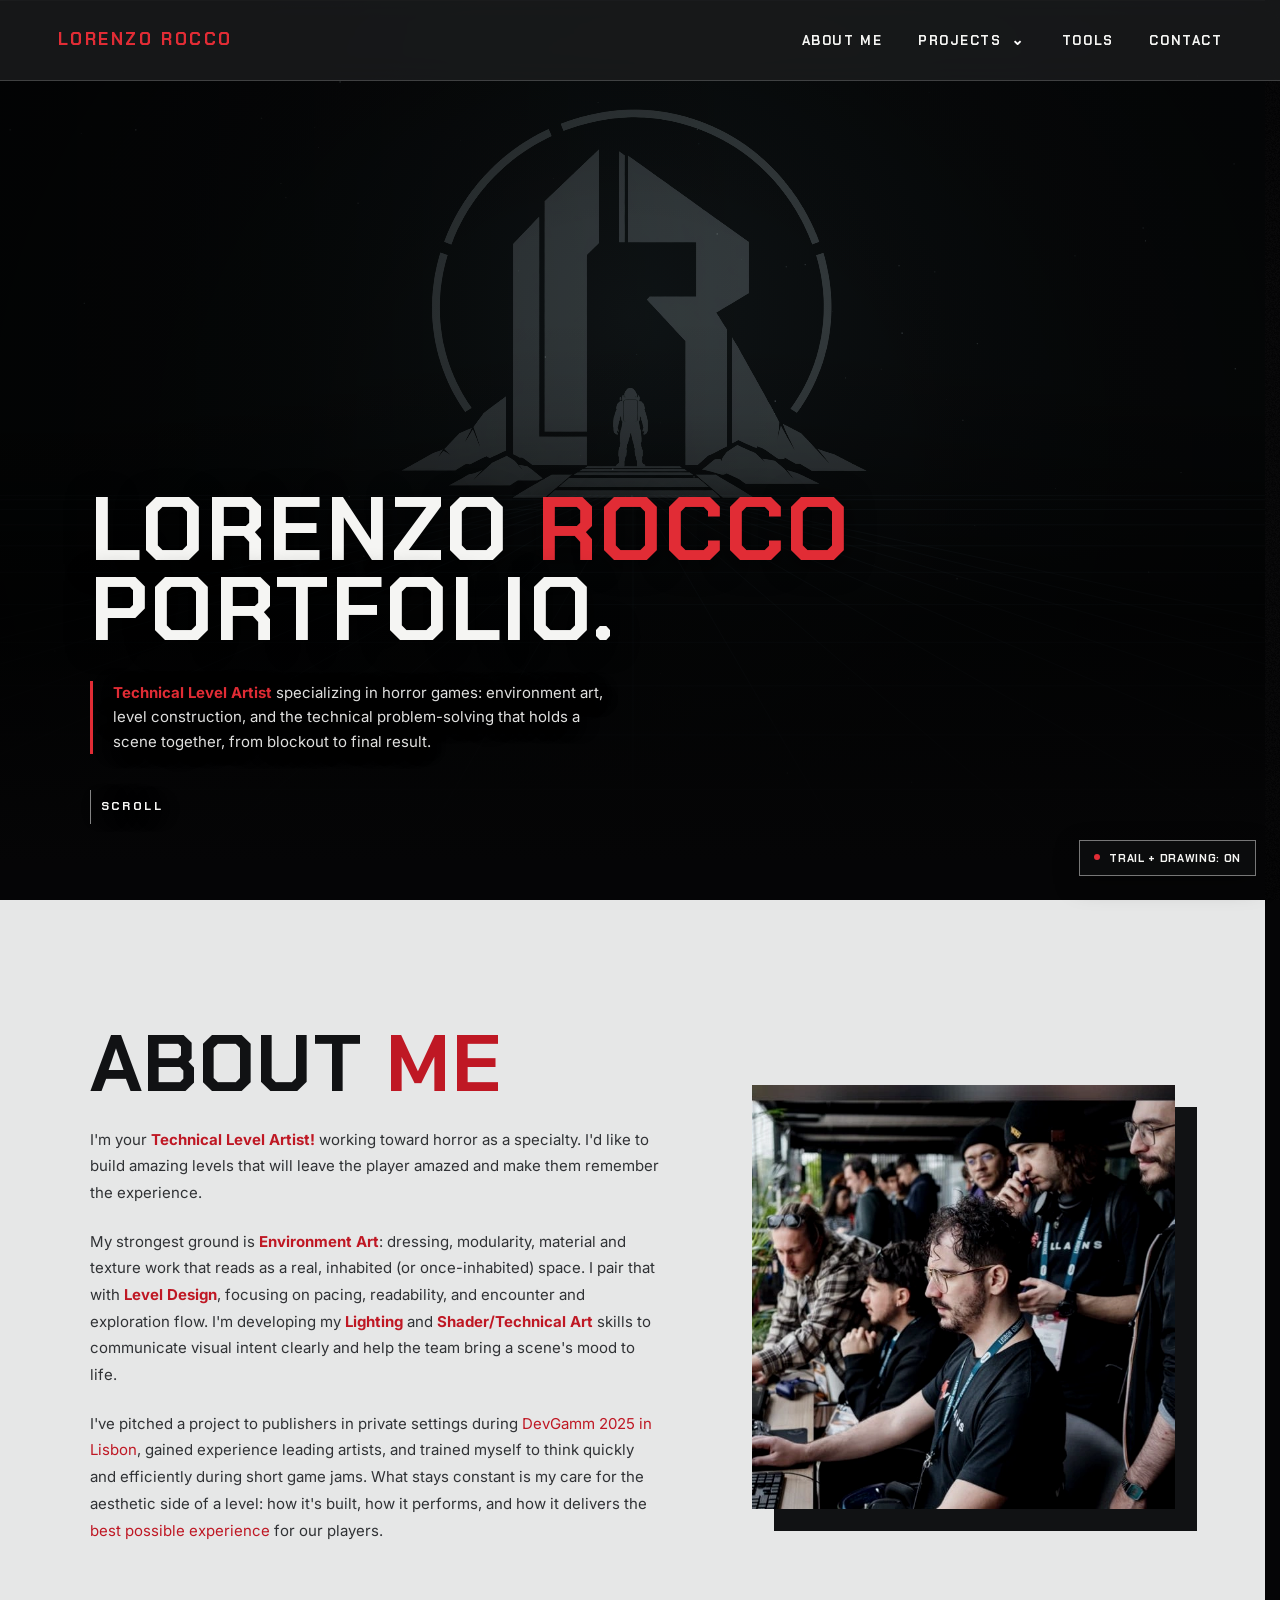
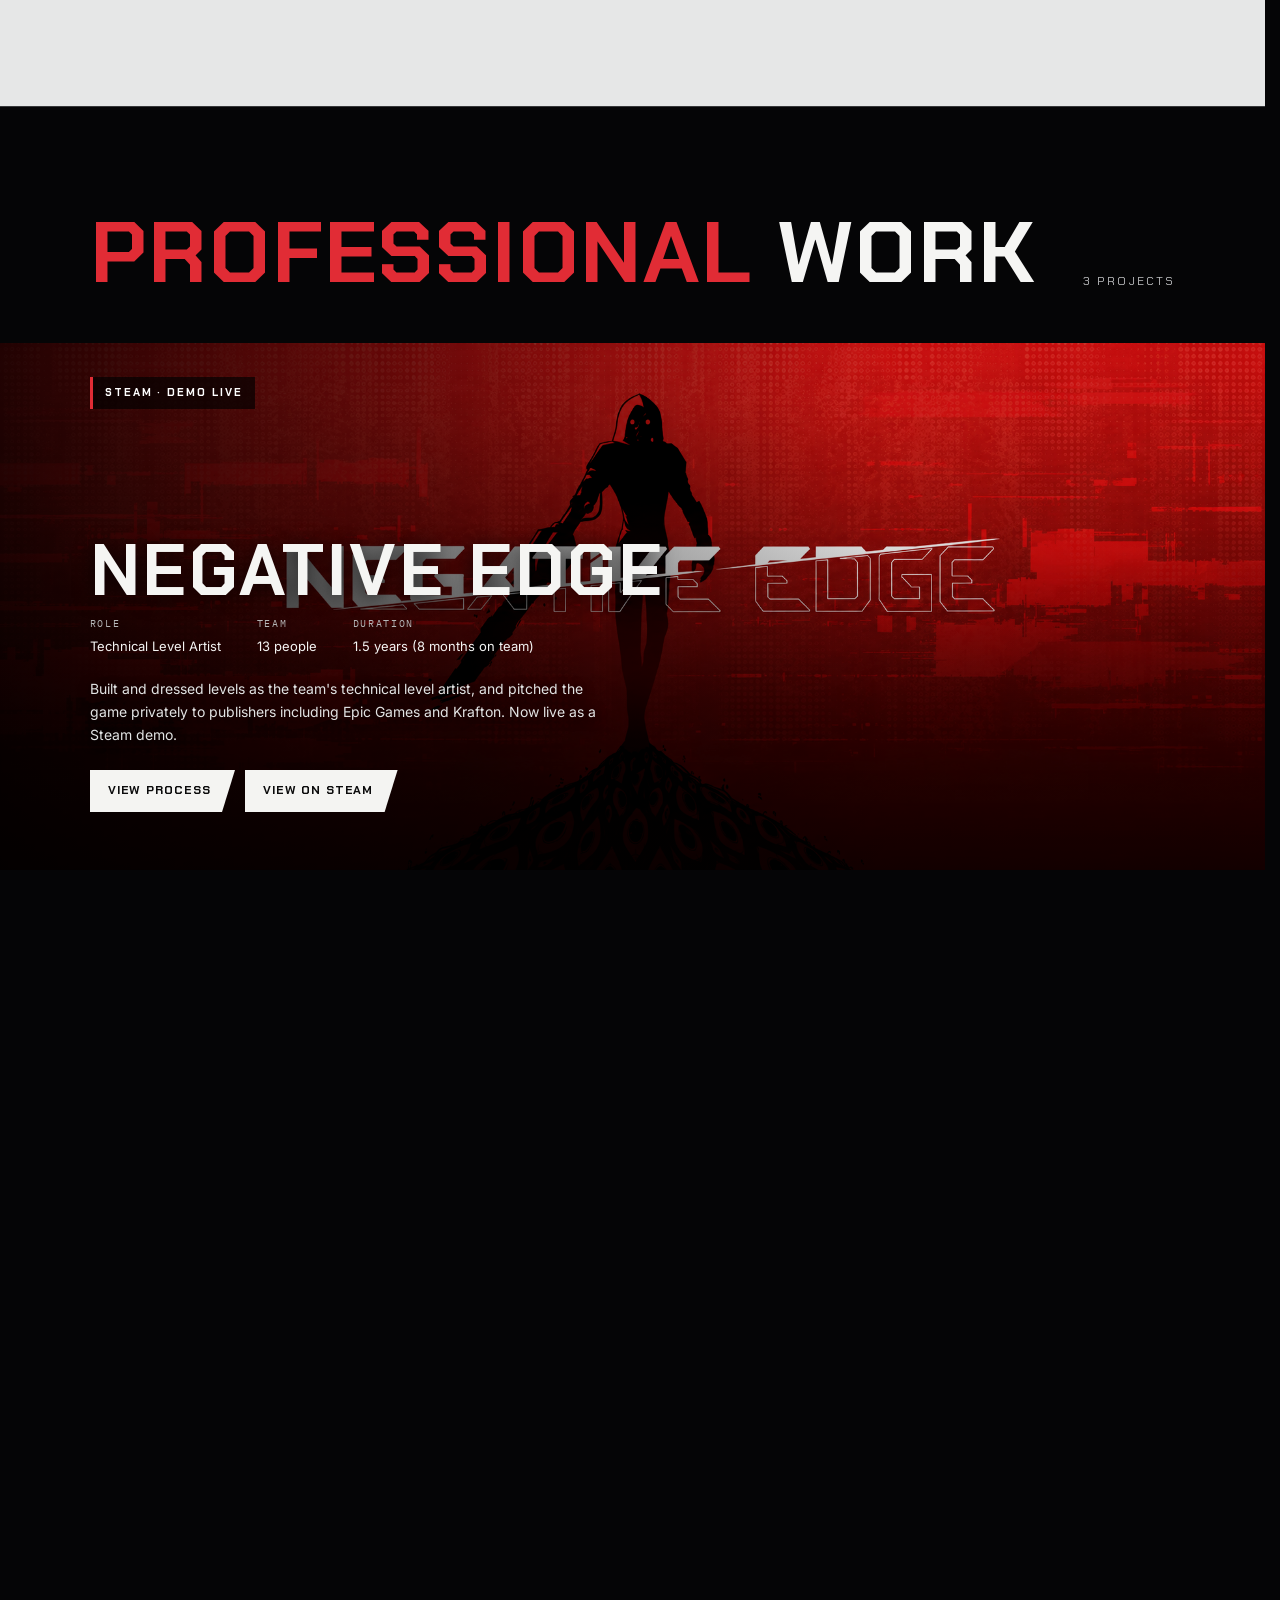
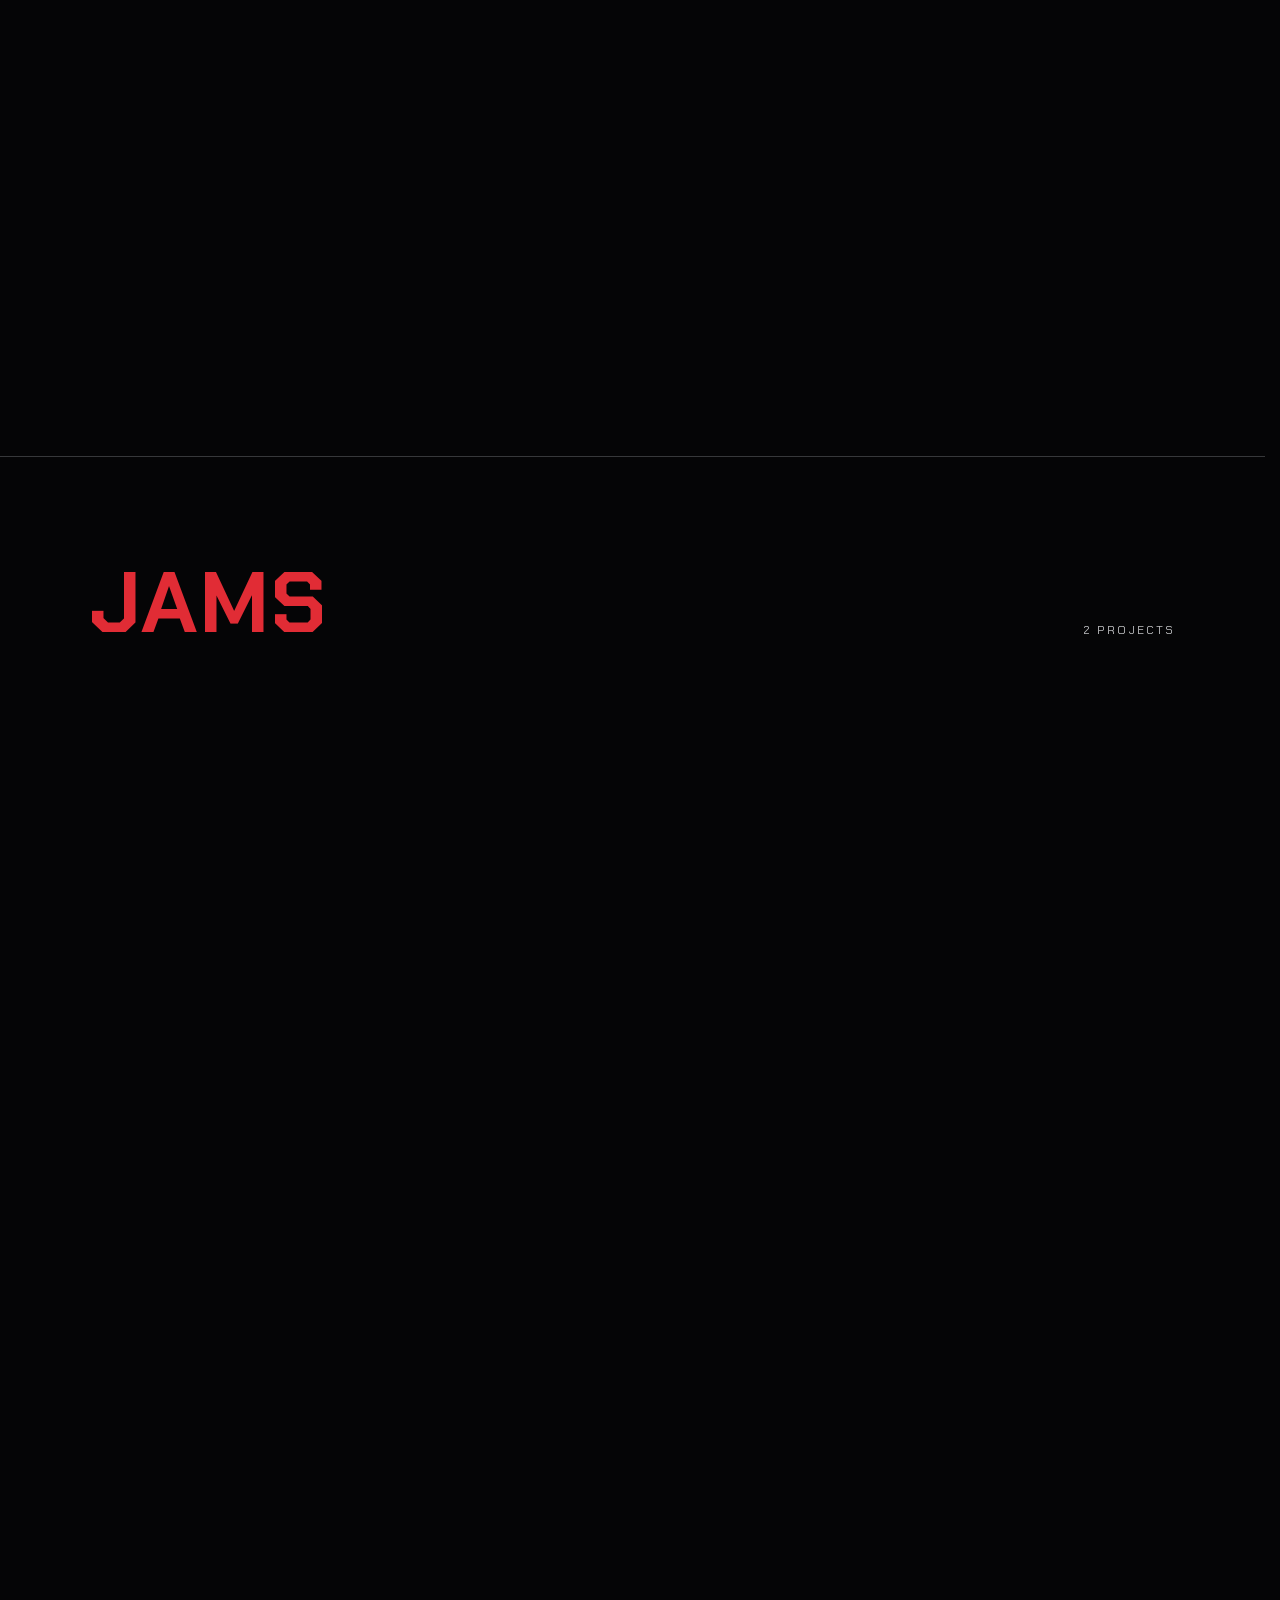
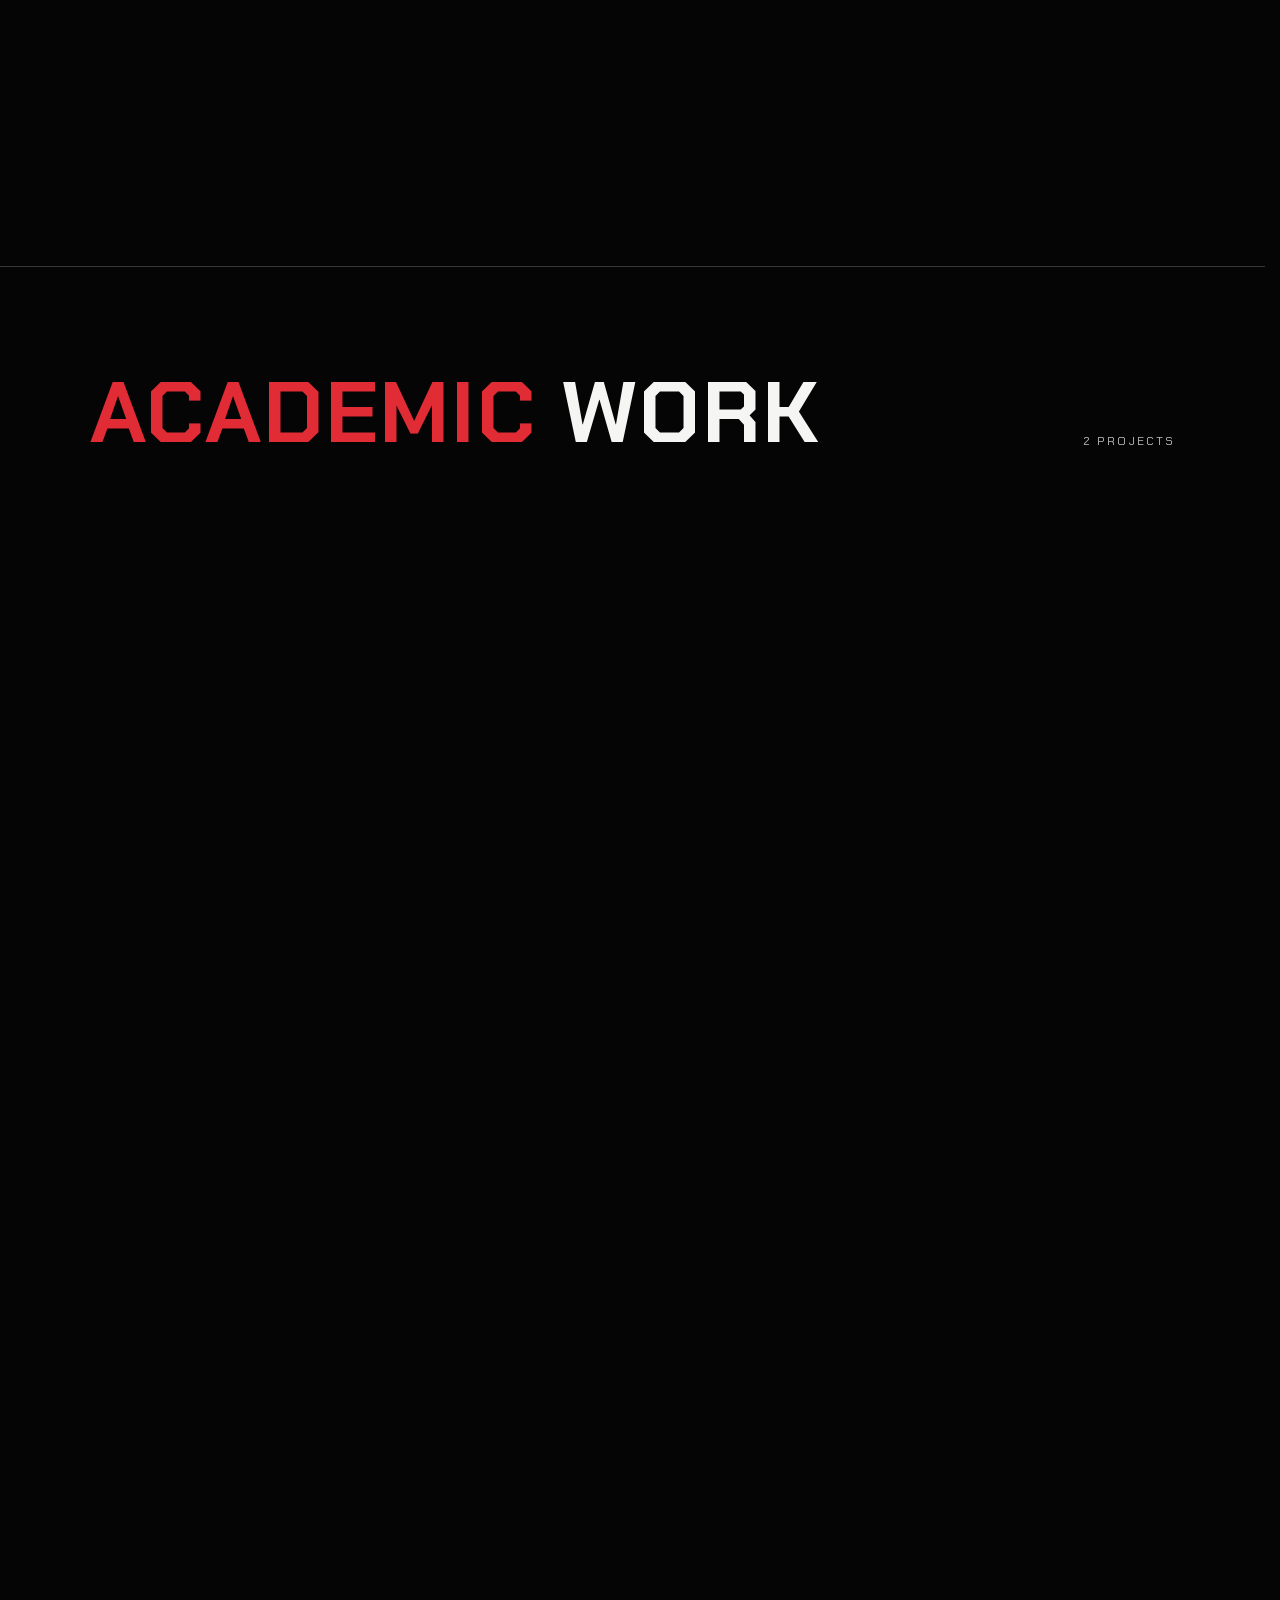
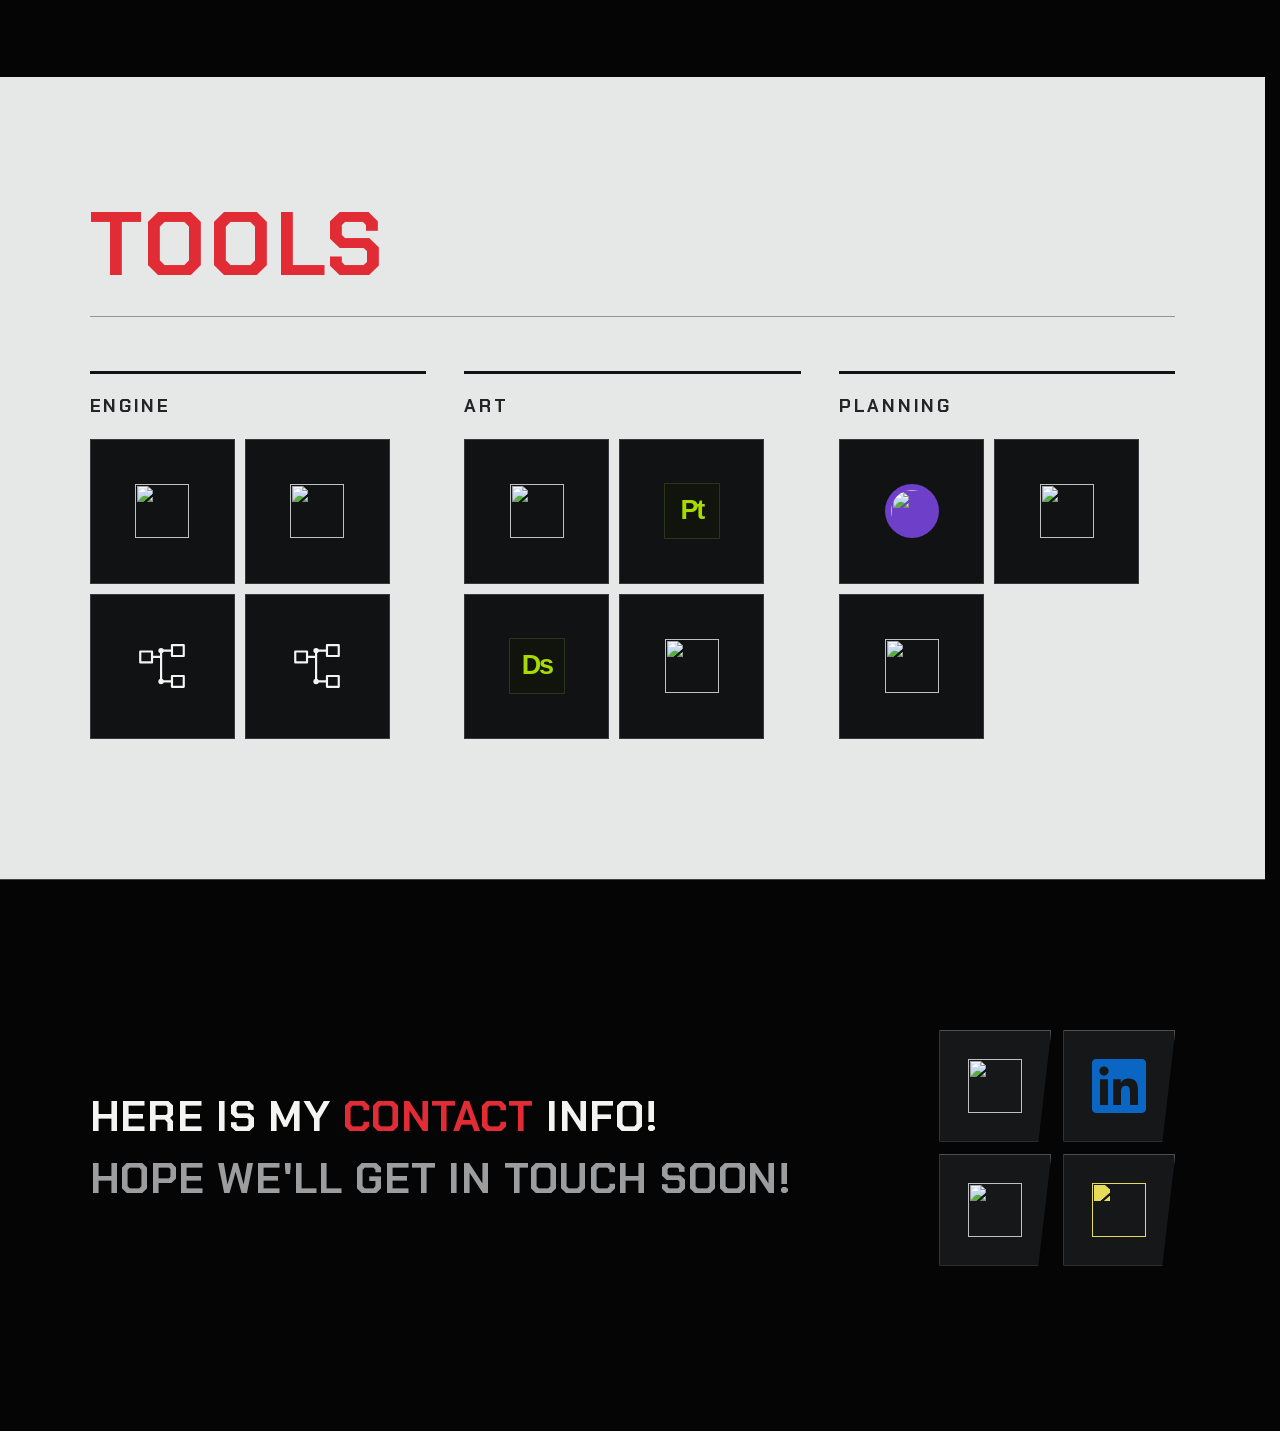
==== commit ab3fe3c3: "Added Localization" ====
--- a/index.html
+++ b/index.html
@@ -397,6 +397,9 @@
   @media(max-width:720px){.hero-explorer-fallback{left:50%;top:34%;width:min(60vw,40svh)}}
 </style>
 <link rel="stylesheet" href="./assets/kojima-experiment.css">
+<link rel="stylesheet" href="./assets/localization.css">
+<script src="./assets/locales-home.js" defer></script>
+<script src="./assets/localization.js" defer></script>
 <noscript><style>.hero-explorer-fallback{opacity:.85}</style></noscript>
 </head>
 <body>
@@ -644,7 +647,8 @@
   function setNavOpen(open){
     nav.classList.toggle('open',open);
     btn.textContent=open?'×':'☰';
-    btn.setAttribute('aria-label',open?'Close menu':'Open menu');
+    const menuLabel=open?'Close menu':'Open menu';
+    btn.setAttribute('aria-label',window.portfolioTranslate?.(menuLabel)??menuLabel);
     btn.setAttribute('aria-expanded',String(open));
   }
   btn.addEventListener('click',()=>setNavOpen(!nav.classList.contains('open')));
@@ -678,7 +682,8 @@
     trailToggle.addEventListener('click',()=>{
       trailEnabled=!trailEnabled;
       trailToggle.setAttribute('aria-pressed',String(trailEnabled));
-      trailToggle.textContent=`Trail + drawing: ${trailEnabled?'On':'Off'}`;
+      const toggleLabel=`Trail + drawing: ${trailEnabled?'On':'Off'}`;
+      trailToggle.textContent=window.portfolioTranslate?.(toggleLabel)??toggleLabel;
       if(!trailEnabled){
         trailPoints.length=0;
         completedStrokes.length=0;
--- a/assets/kojima-experiment.css
+++ b/assets/kojima-experiment.css
@@ -227,9 +227,11 @@
   #professional .sec-head,#jams .sec-head,#academic .sec-head{padding-top:80px}
 }
 @media(max-width:720px){
+  /* Keep the mobile menu fixed to the viewport, not the blurred header. */
+  header{background:rgba(26,27,29,.98);backdrop-filter:none;-webkit-backdrop-filter:none}
   header .wrap{min-height:72px;padding:0 20px}
   .mark{font-size:15px}
-  nav{background:rgba(7,8,9,.98);padding:calc(96px + var(--safe-t)) 26px 40px;gap:14px;font-size:23px}
+  nav{top:calc(72px + var(--safe-t));bottom:0;overflow-x:hidden;overflow-y:auto;overscroll-behavior:contain;background:rgba(7,8,9,.98);padding:24px 26px calc(40px + var(--safe-b));gap:14px;font-size:23px}
   nav > a,.nav-category{min-height:52px}
   nav > a::after,.nav-category::before{bottom:2px}
   .nav-dropdown{width:100%}
@@ -262,6 +264,12 @@
   .tool-group .tools{grid-template-columns:repeat(2,minmax(0,1fr))}
   #contact .wrap{gap:42px}
 }
+@media(max-width:720px){
+  /* These covers already match the banner ratio; show the artwork itself edge to edge. */
+  .project .viewport,#vp-abyssos{aspect-ratio:1942/809}
+  #vp-negedge,#vp-self,#vp-remini{background-image:none}
+  #vp-negedge .banner-image,#vp-self .banner-image,#vp-remini .banner-image{object-fit:cover;filter:none}
+}
 @media(prefers-reduced-motion:reduce){
   nav > a::after,.nav-category::before,.tool-icon,.project .visit{transition:none}
 }
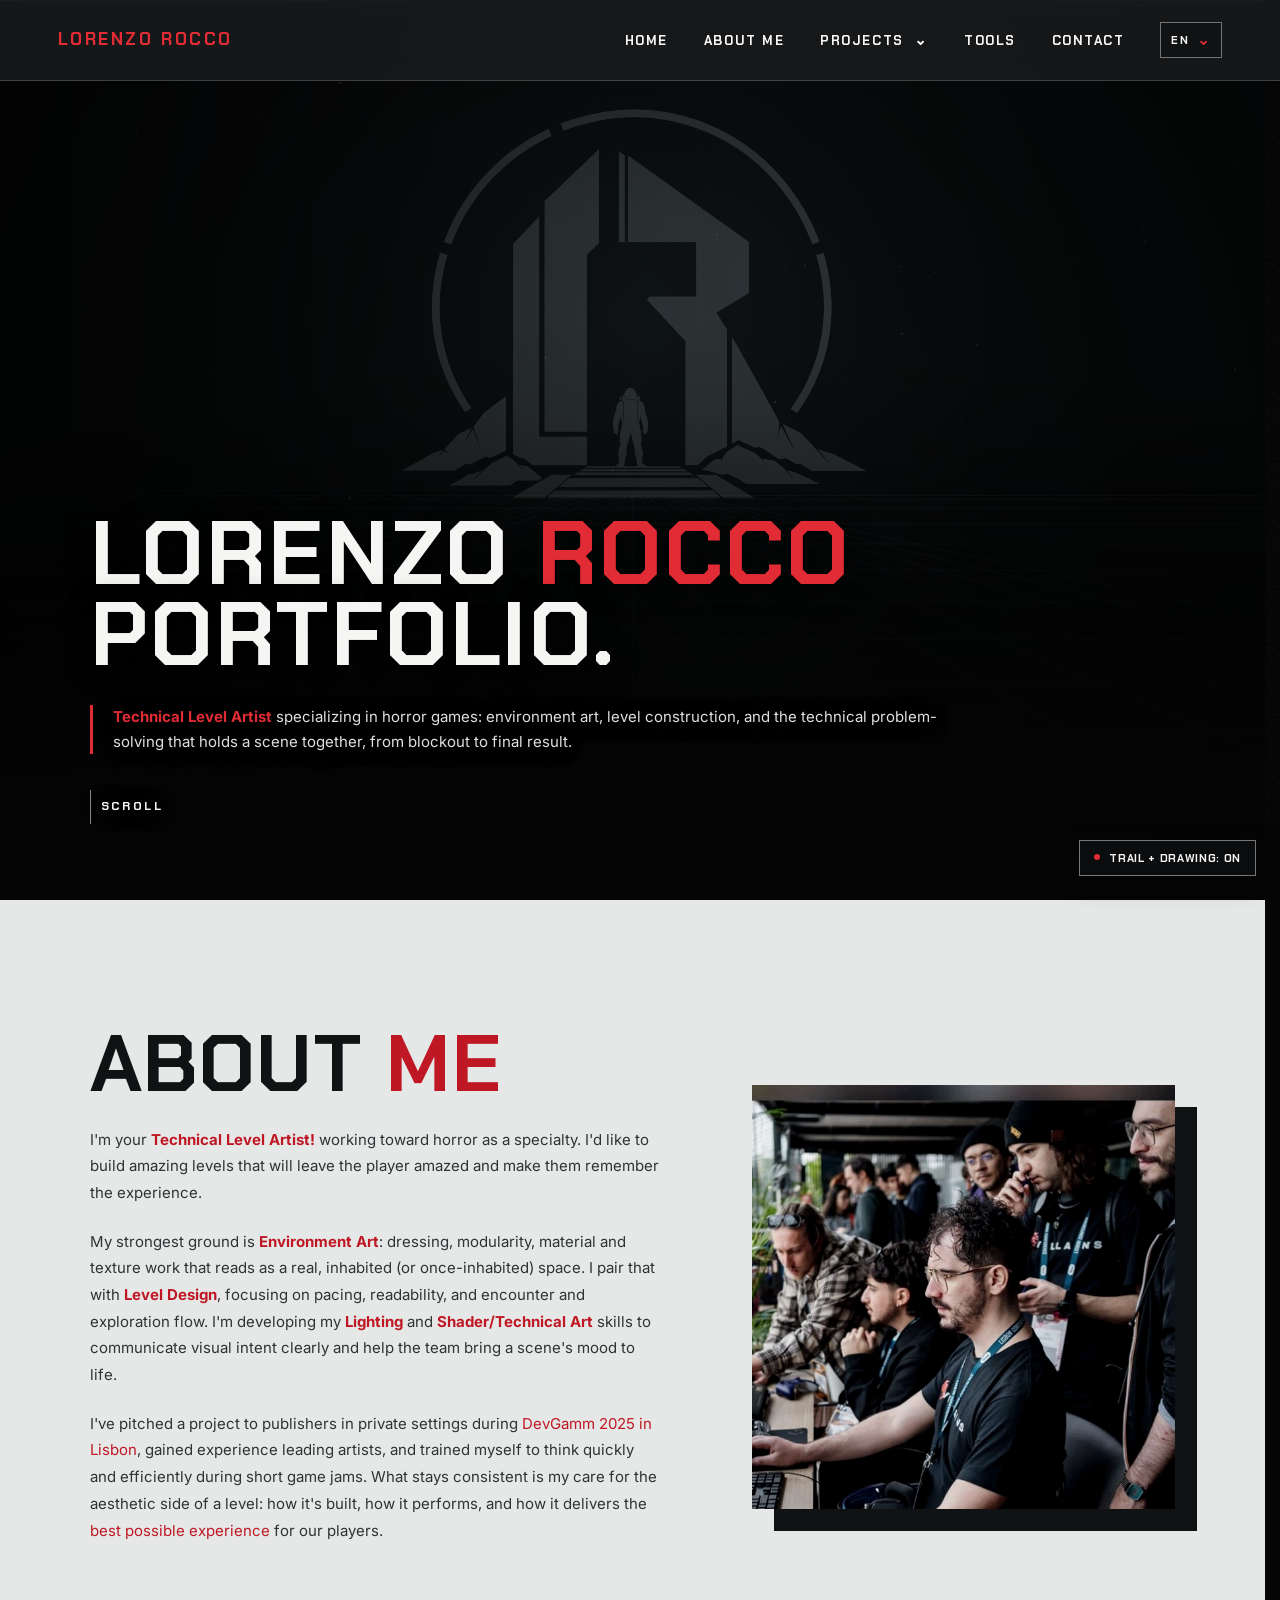
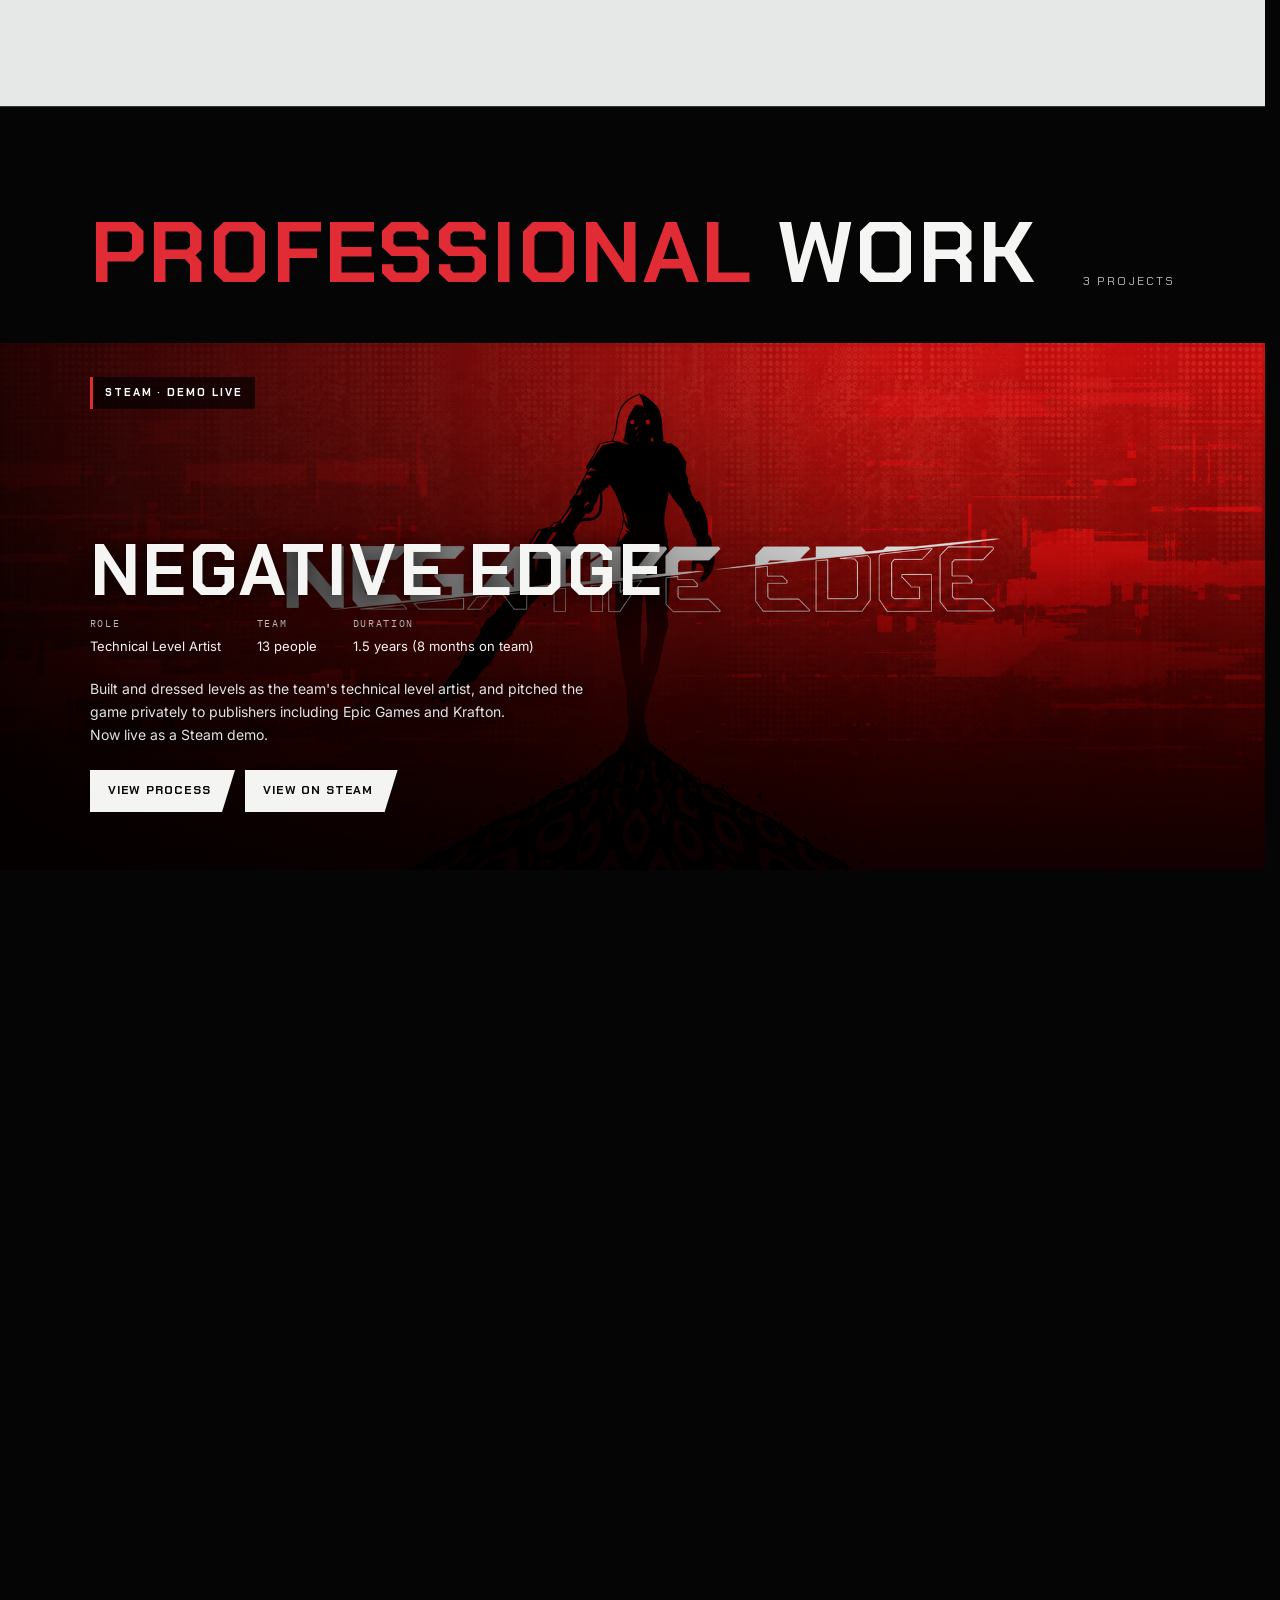
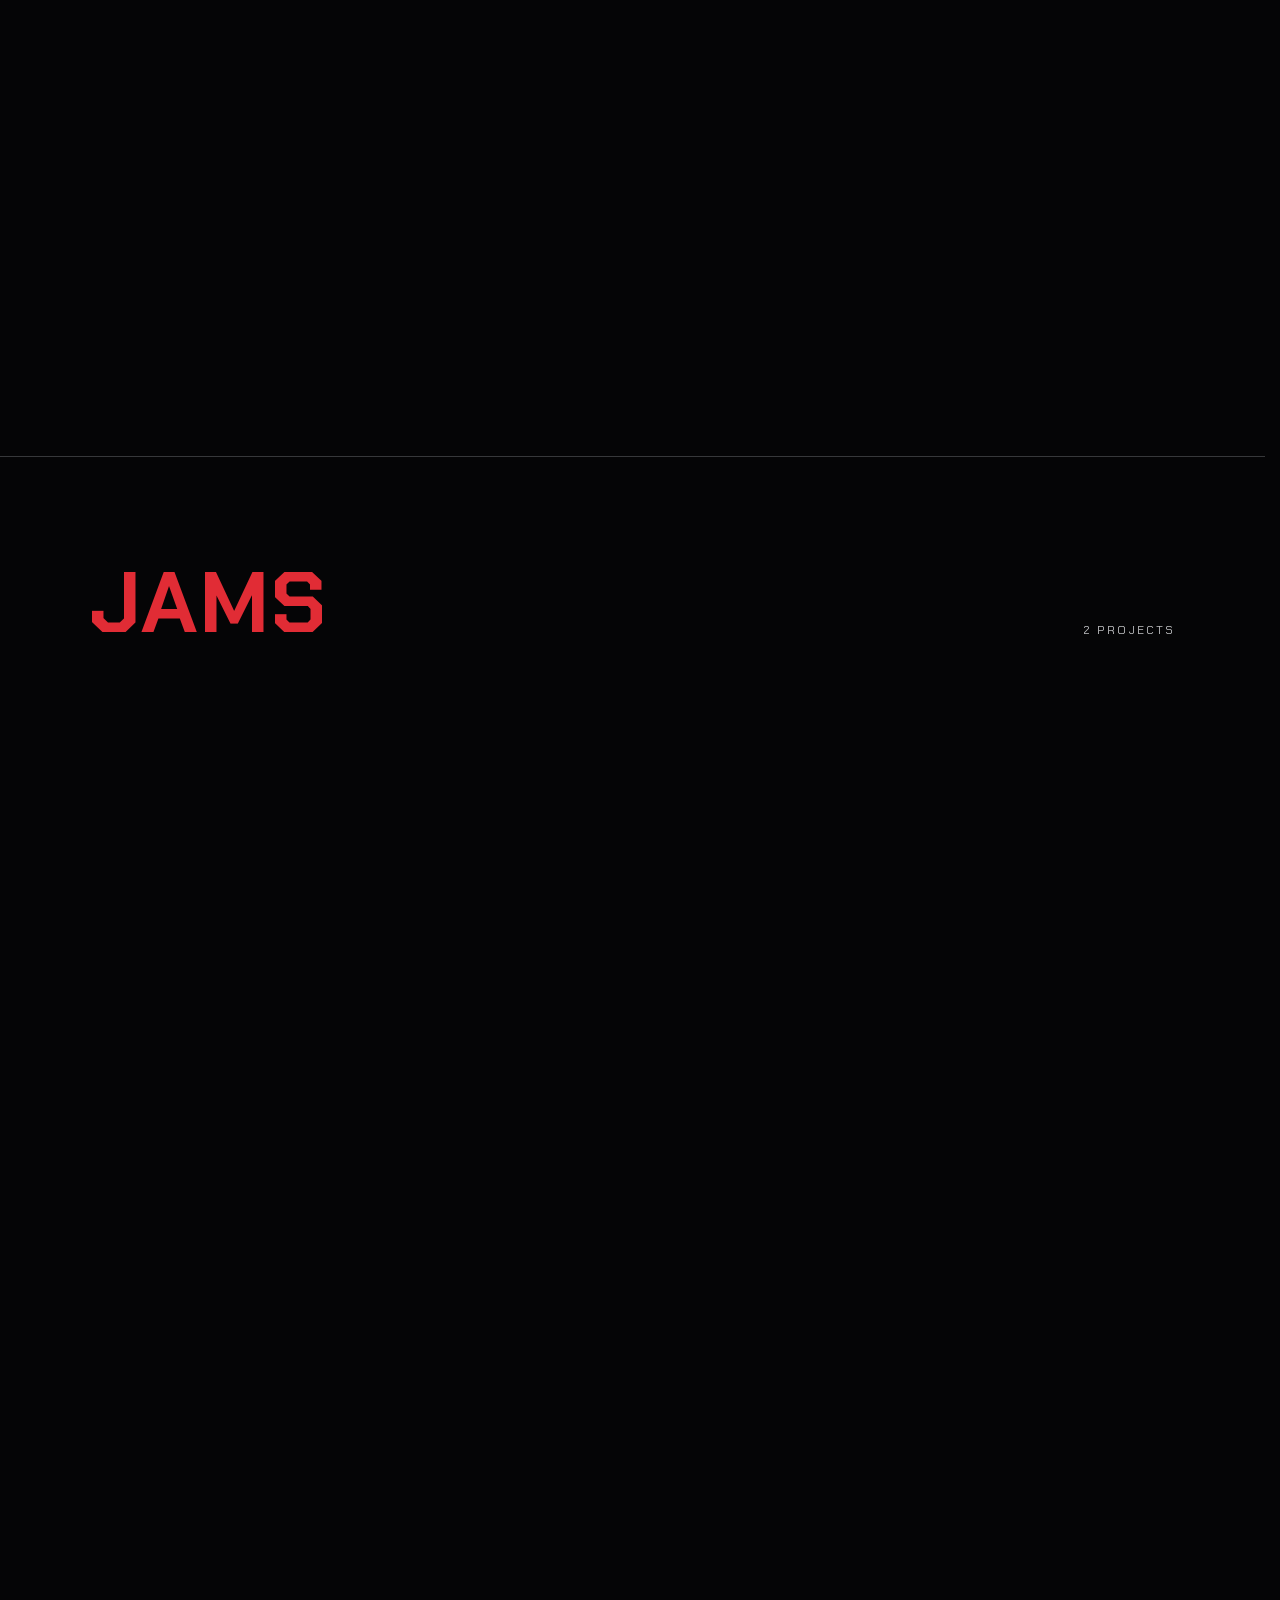
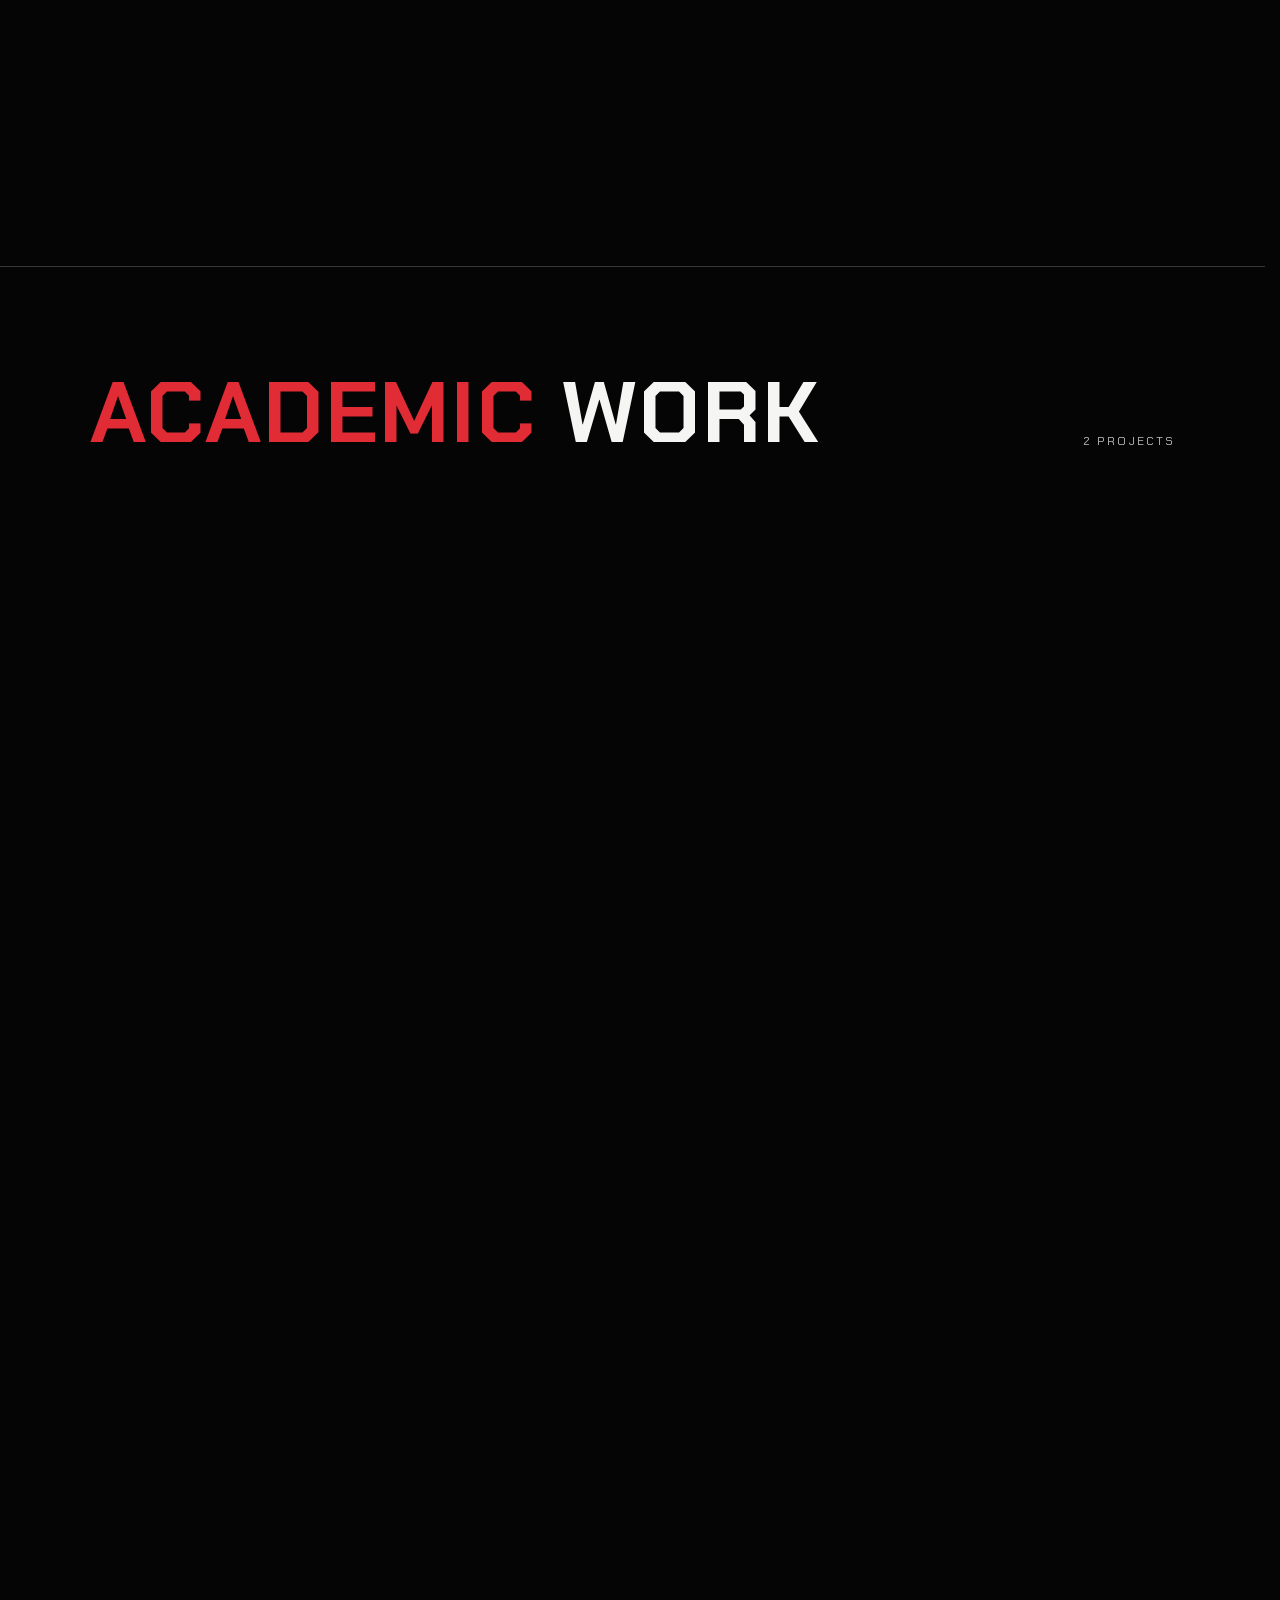
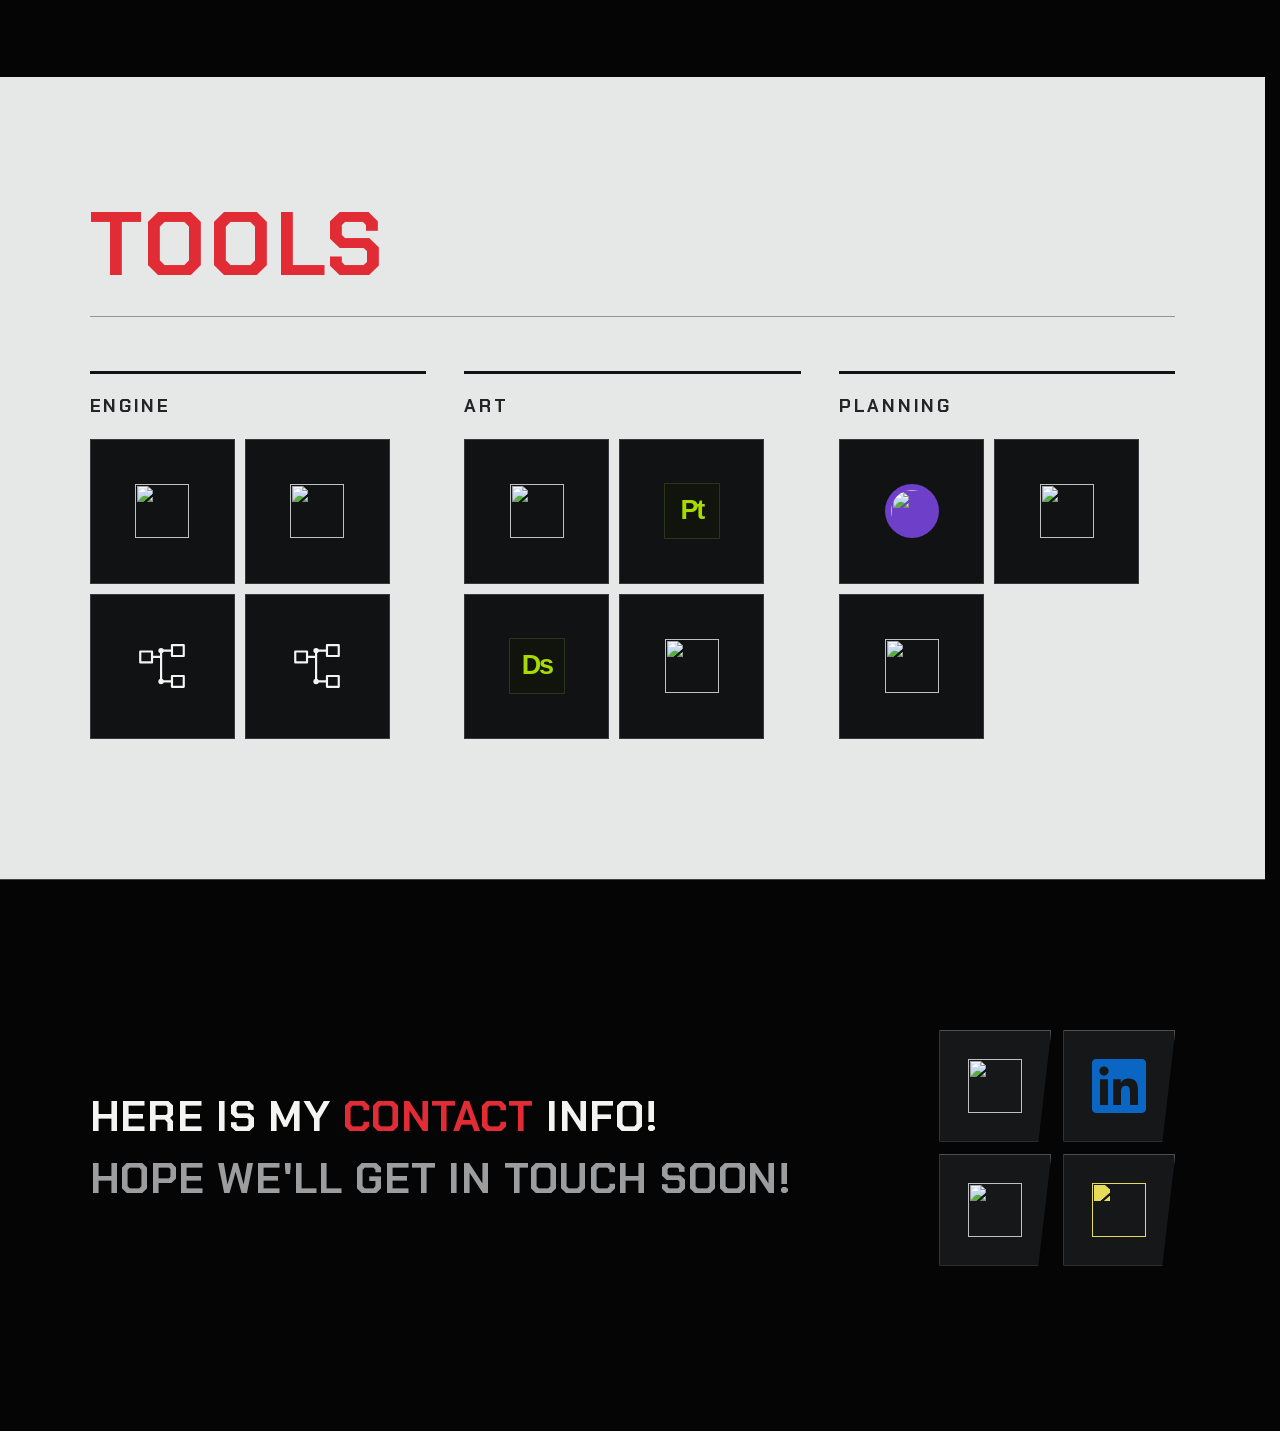
==== commit b8a93929: "Update" ====
--- a/index.html
+++ b/index.html
@@ -415,6 +415,7 @@
     <div class="mark"><span class="accent-word">Lorenzo Rocco</span></div>
     <button class="navtoggle" id="navBtn" aria-label="Open menu" aria-expanded="false" aria-controls="nav">☰</button>
     <nav id="nav">
+      <a href="#home" onclick="closeNav()">Home</a>
       <a href="#about" onclick="closeNav()">About Me</a>
       <div class="nav-dropdown">
         <button class="nav-category" type="button" aria-expanded="false" aria-controls="projects-menu">Projects</button>
@@ -439,7 +440,7 @@
   </div>
 </header>
 
-<section class="hero wrap">
+<section class="hero wrap" id="home">
   <div class="hero-explorer" role="img" aria-label="LR Explorer logo revealed with particles and a light sweep">
     <img class="hero-explorer-fallback" src="./assets/lorenzo-rocco-lr-explorer.png" alt="">
     <canvas aria-hidden="true"></canvas>
@@ -459,7 +460,7 @@
       that reads as a real, inhabited (or once-inhabited) space. I pair that with <strong>Level Design</strong>,
       focusing on pacing, readability, and encounter and exploration flow. I'm developing my <strong>Lighting</strong> and
       <strong>Shader/Technical Art</strong> skills to communicate visual intent clearly and help the team bring a scene's mood to life.</p>
-      <p>I've pitched a project to publishers in private settings during <span class="accent-word">DevGamm 2025 in Lisbon</span>, gained experience leading artists, and trained myself to think quickly and efficiently during short game jams. What stays constant is my care for the aesthetic side of a level: how it's built, how it performs, and how it delivers the <span class="accent-word">best possible experience</span> for our players.</p>
+      <p>I've pitched a project to publishers in private settings during <span class="accent-word">DevGamm 2025 in Lisbon</span>, gained experience leading artists, and trained myself to think quickly and efficiently during short game jams. What stays consistent is my care for the aesthetic side of a level: how it's built, how it performs, and how it delivers the <span class="accent-word">best possible experience</span> for our players.</p>
     </div>
     <figure class="about-photo"><img src="./assets/about-event.webp" alt="Developers collaborating at computers during a game development event" loading="lazy" decoding="async"></figure>
   </div>
@@ -479,7 +480,7 @@
           <div><span>Team</span>13 people</div>
           <div><span>Duration</span>1.5 years (8 months on team)</div>
         </div>
-        <p class="desc">Built and dressed levels as the team's technical level artist, and pitched the game privately to publishers including Epic Games and Krafton. Now live as a Steam demo.</p>
+        <p class="desc">Built and dressed levels as the team's technical level artist, and pitched the game privately to publishers including Epic Games and Krafton. <span class="keep-line">Now live as a Steam demo.</span></p>
         <div class="project-actions"><a class="visit process-link" href="./project-details/negative-edge.html?transition=project">View process</a><a class="visit" href="https://store.steampowered.com/app/4825940/Negative_Edge_Demo/" target="_blank">View on Steam</a></div>
       </div>
     </div>
@@ -493,7 +494,7 @@
           <div><span>Team</span>6 people</div>
           <div><span>Duration</span>1 week</div>
         </div>
-        <p class="desc">Designed and Built the map following the required style asked by the team. Led the art department and took care of lighting, shaders and textures.</p>
+        <p class="desc">Designed and built the map following the required style asked by the team. Led the art department and took care of lighting, shaders and textures.</p>
         <div class="project-actions"><a class="visit process-link" href="./project-details/golem-rumble.html?transition=project">View process</a><a class="visit" href="https://store.steampowered.com/app/4461610/Golem_Rumble/?beta=0" target="_blank" rel="noopener noreferrer">View on Steam</a></div>
       </div>
     </div>
@@ -505,7 +506,7 @@
         <div class="stats">
           <div><span>Role</span>Technical Level Artist — directing art &amp; sound</div>
           <div><span>Team</span>11 people</div>
-          <div><span>Duration</span>In development · Unreal Engine 5</div>
+          <div><span>Duration</span>In development since May 2026</div>
         </div>
         <p class="desc">Co-op horror game built in Unreal Engine 5. Directing the art and sound department while
         owning level construction end to end — blockout through final result, lighting, and mechanics.</p>
@@ -568,8 +569,7 @@
           <div><span>Team</span>15 people</div>
           <div><span>Duration</span>1 month</div>
         </div>
-        <p class="desc">Led the art department and designed levels and narrative structure, using environmental
-        storytelling as the primary way the player understands what happened here.</p>
+        <p class="desc">Led the art department, designed levels and the narrative structure, using environmental storytelling as the primary way for the player to understand what happened.</p>
         <div class="project-actions"><a class="visit process-link" href="./project-details/reminiscence.html?transition=project">View process</a><a class="visit" href="https://eventhorizonschool.itch.io/reminiscence" target="_blank">View on itch.io</a></div>
       </div>
     </div>
--- a/assets/kojima-experiment.css
+++ b/assets/kojima-experiment.css
@@ -83,7 +83,7 @@
 }
 .hero .name-accent{color:var(--accent)}
 .hero p{
-  max-width:58ch;margin-top:30px;padding-left:20px;
+  max-width:96ch;margin-top:30px;padding-left:20px;
   border-left:3px solid var(--accent);background:none;
   color:#e0e0df;font-size:clamp(15px,1.15vw,18px);line-height:1.62;
 }
@@ -163,6 +163,7 @@
 .stats div{color:#f4f4f3;font-size:13px}
 .stats div span{color:#b5b6b7;font-size:10px;letter-spacing:.17em}
 .project p.desc{max-width:59ch;margin:0 0 24px;color:#e2e3e3;font-size:clamp(14px,1vw,16px);line-height:1.65;text-shadow:0 2px 12px #000}
+.project p.desc .keep-line{white-space:nowrap}
 .project .award{margin:0 0 20px;border-color:#a1a1a1;background:rgba(0,0,0,.55);color:#fff}
 .project-actions{justify-content:flex-start;gap:10px;margin:0}
 .project .visit,.project .project-actions .visit{
--- a/assets/localization.css
+++ b/assets/localization.css
@@ -0,0 +1,24 @@
+.locale-picker{position:relative;flex:none;font-family:'Chakra Petch','Montserrat',sans-serif}
+.locale-trigger{display:inline-flex;align-items:center;justify-content:center;gap:8px;min-width:58px;min-height:36px;padding:7px 10px;border:1px solid rgba(255,255,255,.42);background:rgba(15,16,18,.75);color:#f5f5f3;font:700 11px/1 'Chakra Petch','Montserrat',sans-serif;letter-spacing:.12em;cursor:inherit}
+.locale-trigger::after{content:'⌄';color:#e12c35;font-size:15px;line-height:.7;transition:transform .2s ease}
+.locale-picker.open .locale-trigger::after{transform:rotate(180deg)}
+.locale-trigger:hover,.locale-trigger:focus-visible{border-color:#e12c35;outline:none}
+.locale-options{position:absolute;top:calc(100% + 8px);right:0;z-index:40;min-width:146px;padding:6px;border:1px solid #56585a;border-top:3px solid #e12c35;background:#141618;box-shadow:0 16px 34px rgba(0,0,0,.55);opacity:0;visibility:hidden;transform:translateY(-8px);pointer-events:none;transition:opacity .2s ease,transform .2s ease,visibility 0s linear .2s}
+.locale-picker.open .locale-options{opacity:1;visibility:visible;transform:translateY(0);pointer-events:auto;transition:opacity .2s ease,transform .2s ease,visibility 0s}
+.locale-options button{display:block;width:100%;padding:10px 12px;border:0;background:transparent;color:#c8c9ca;text-align:left;font:600 12px/1.2 'Chakra Petch','Montserrat',sans-serif;cursor:inherit}
+.locale-options button:hover,.locale-options button:focus-visible,.locale-options button[aria-pressed="true"]{background:rgba(225,44,53,.13);color:#fff;outline:none}
+.locale-options button[aria-pressed="true"]{border-left:2px solid #e12c35;padding-left:10px}
+.topbar-locale{display:flex;align-items:center;justify-content:flex-end;gap:20px;min-width:0}
+html[lang="ja"] .hero h1{white-space:normal;text-transform:none;text-wrap:balance;overflow-wrap:anywhere}
+@media(max-width:720px){
+  nav .locale-picker{width:100%;margin-top:12px}
+  nav .locale-trigger{min-height:48px;padding:10px 14px;font-size:15px}
+  nav .locale-options{position:static;width:min(220px,100%);margin-top:8px}
+  nav .locale-picker:not(.open) .locale-options{display:none}
+}
+@media(max-width:620px){
+  .topbar-locale{gap:9px}
+  .topbar-locale .locale-trigger{min-width:49px;min-height:32px;padding:6px;font-size:10px}
+  .topbar-locale .brand{font-size:11px;letter-spacing:.04em;white-space:nowrap}
+}
+@media(prefers-reduced-motion:reduce){.locale-trigger::after,.locale-options{transition:none}}
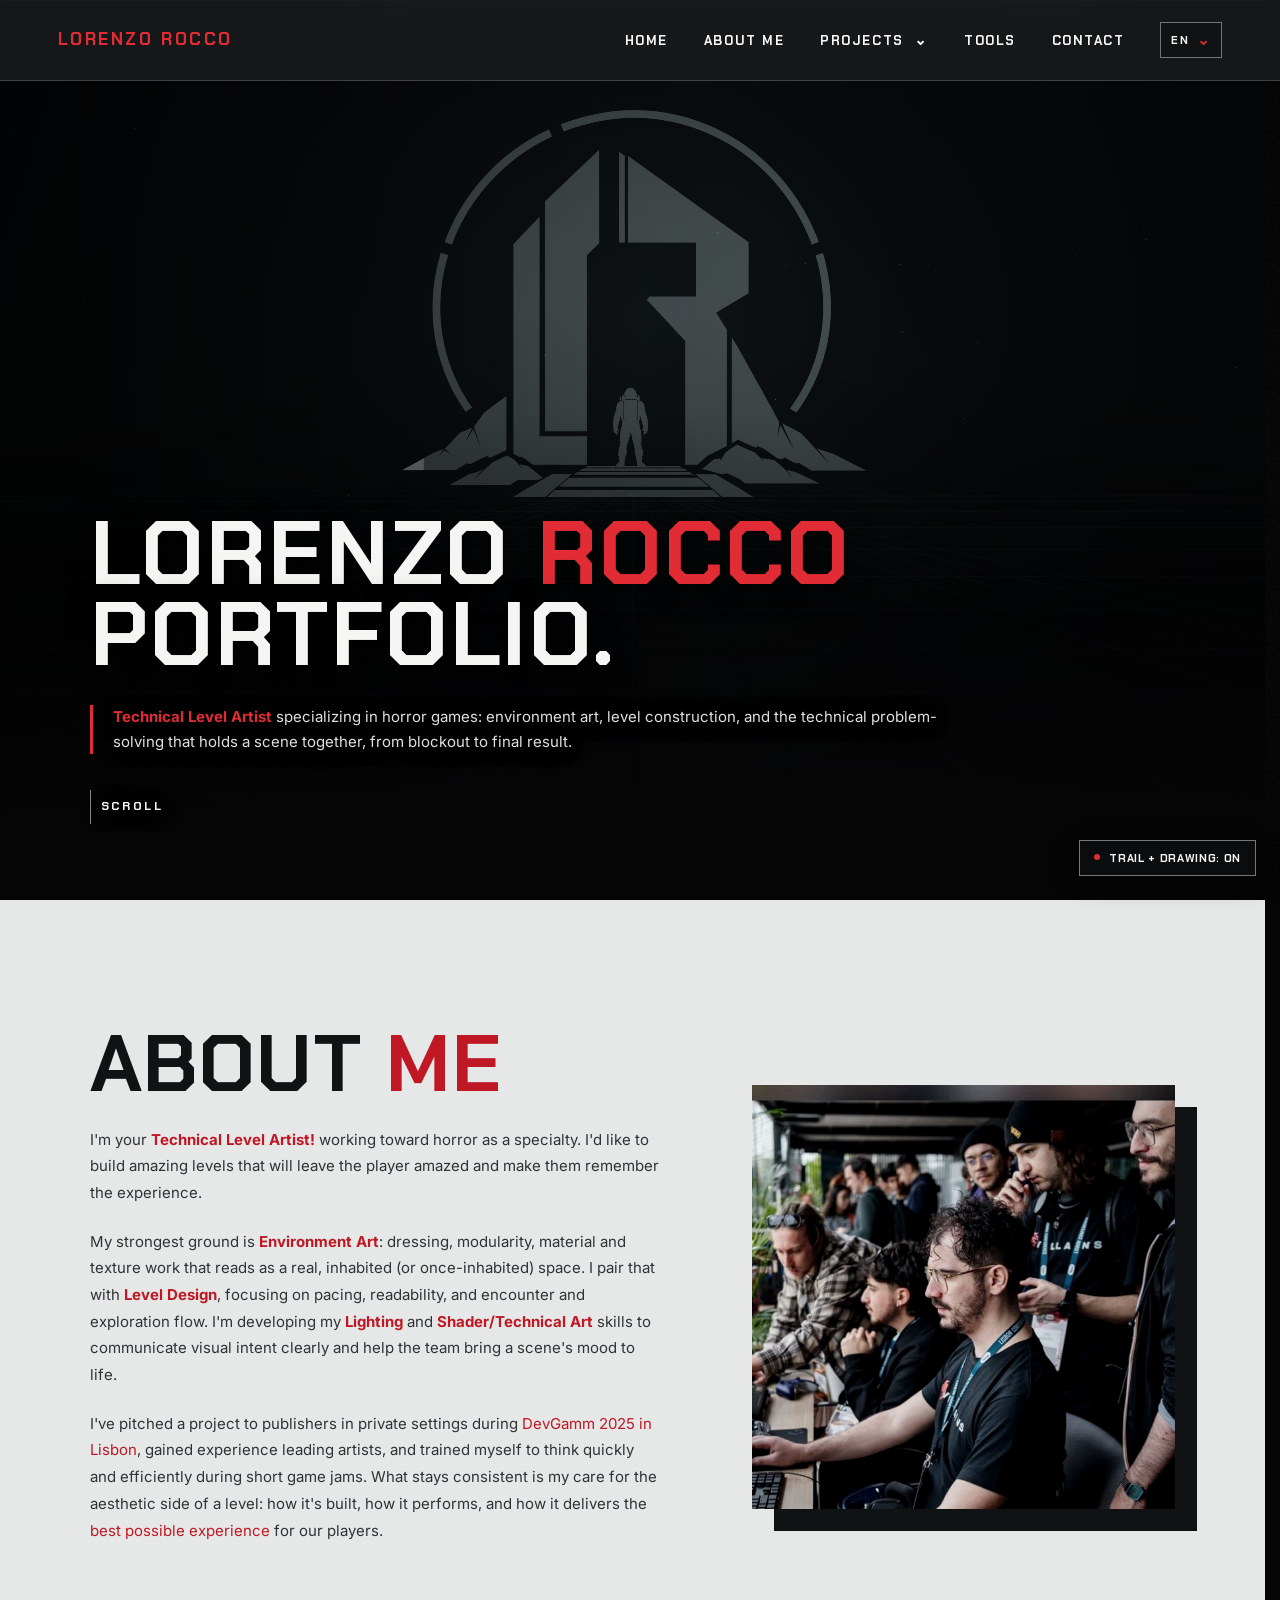
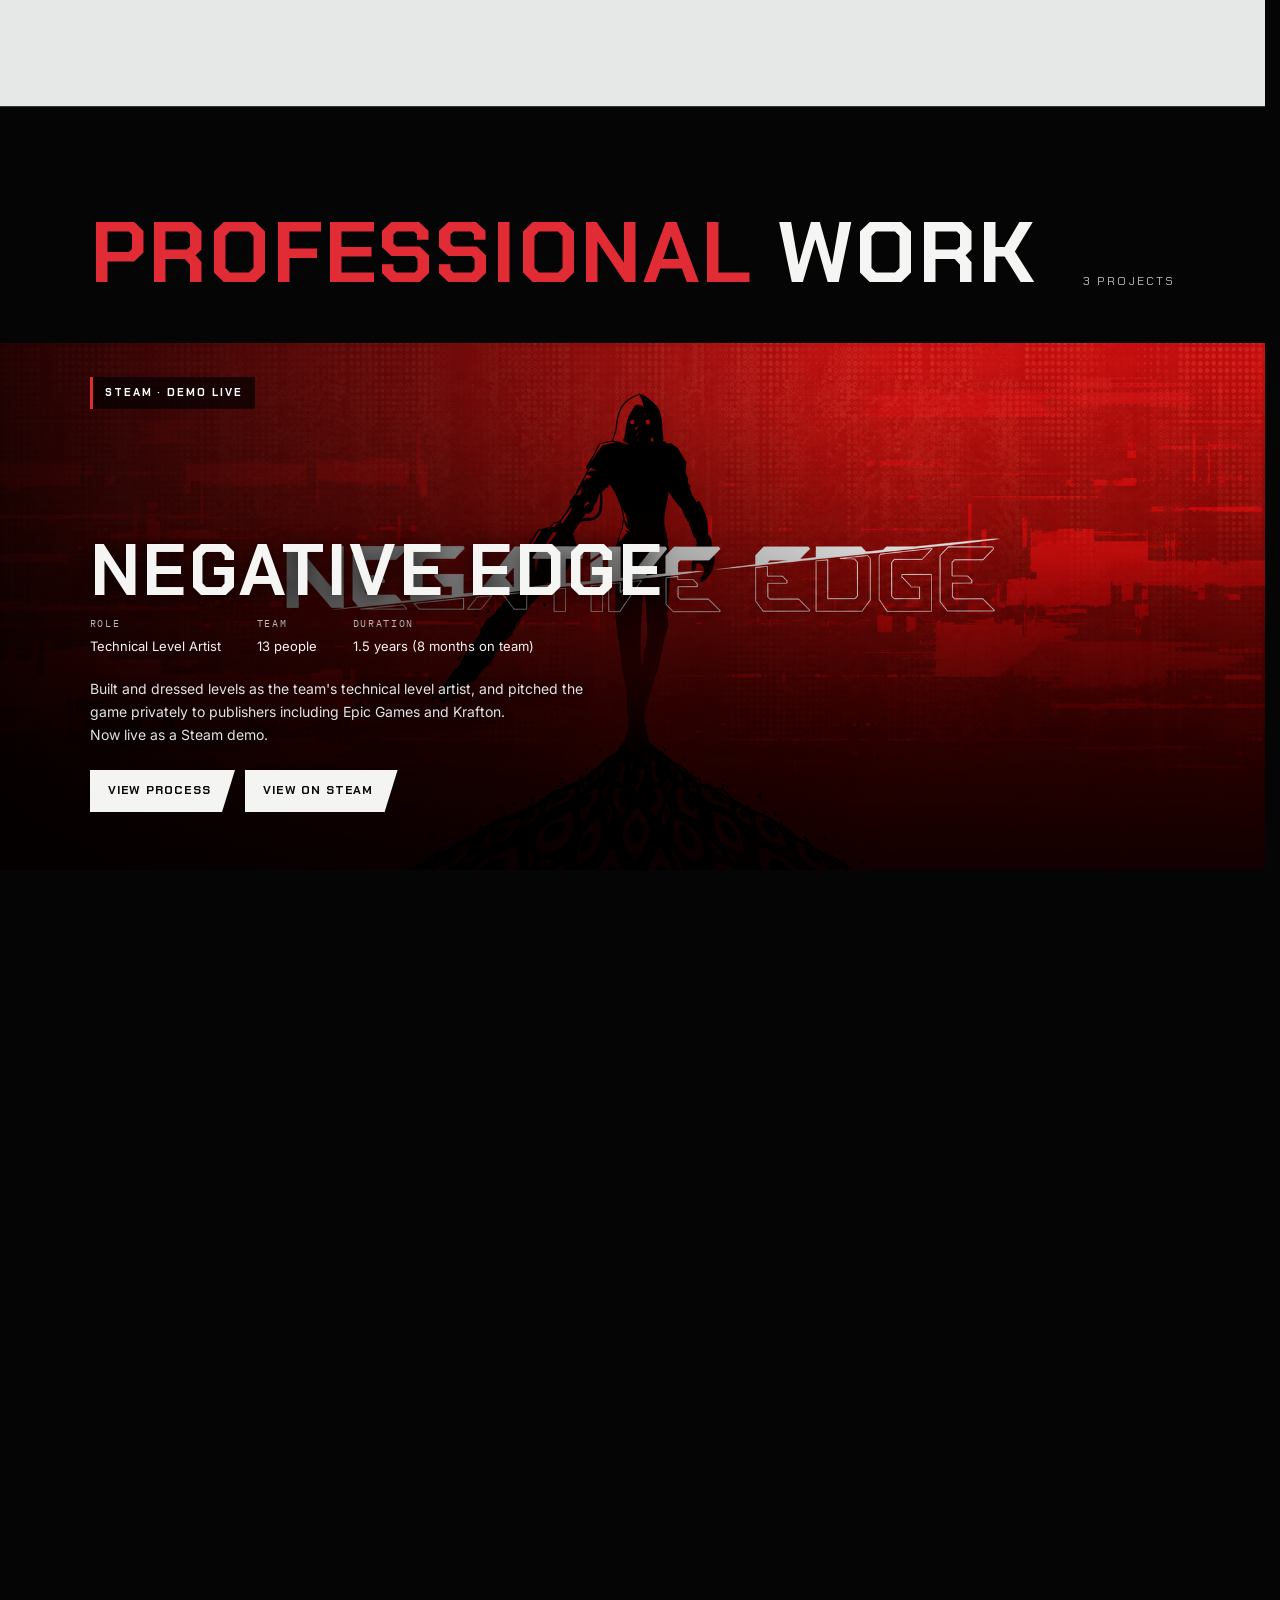
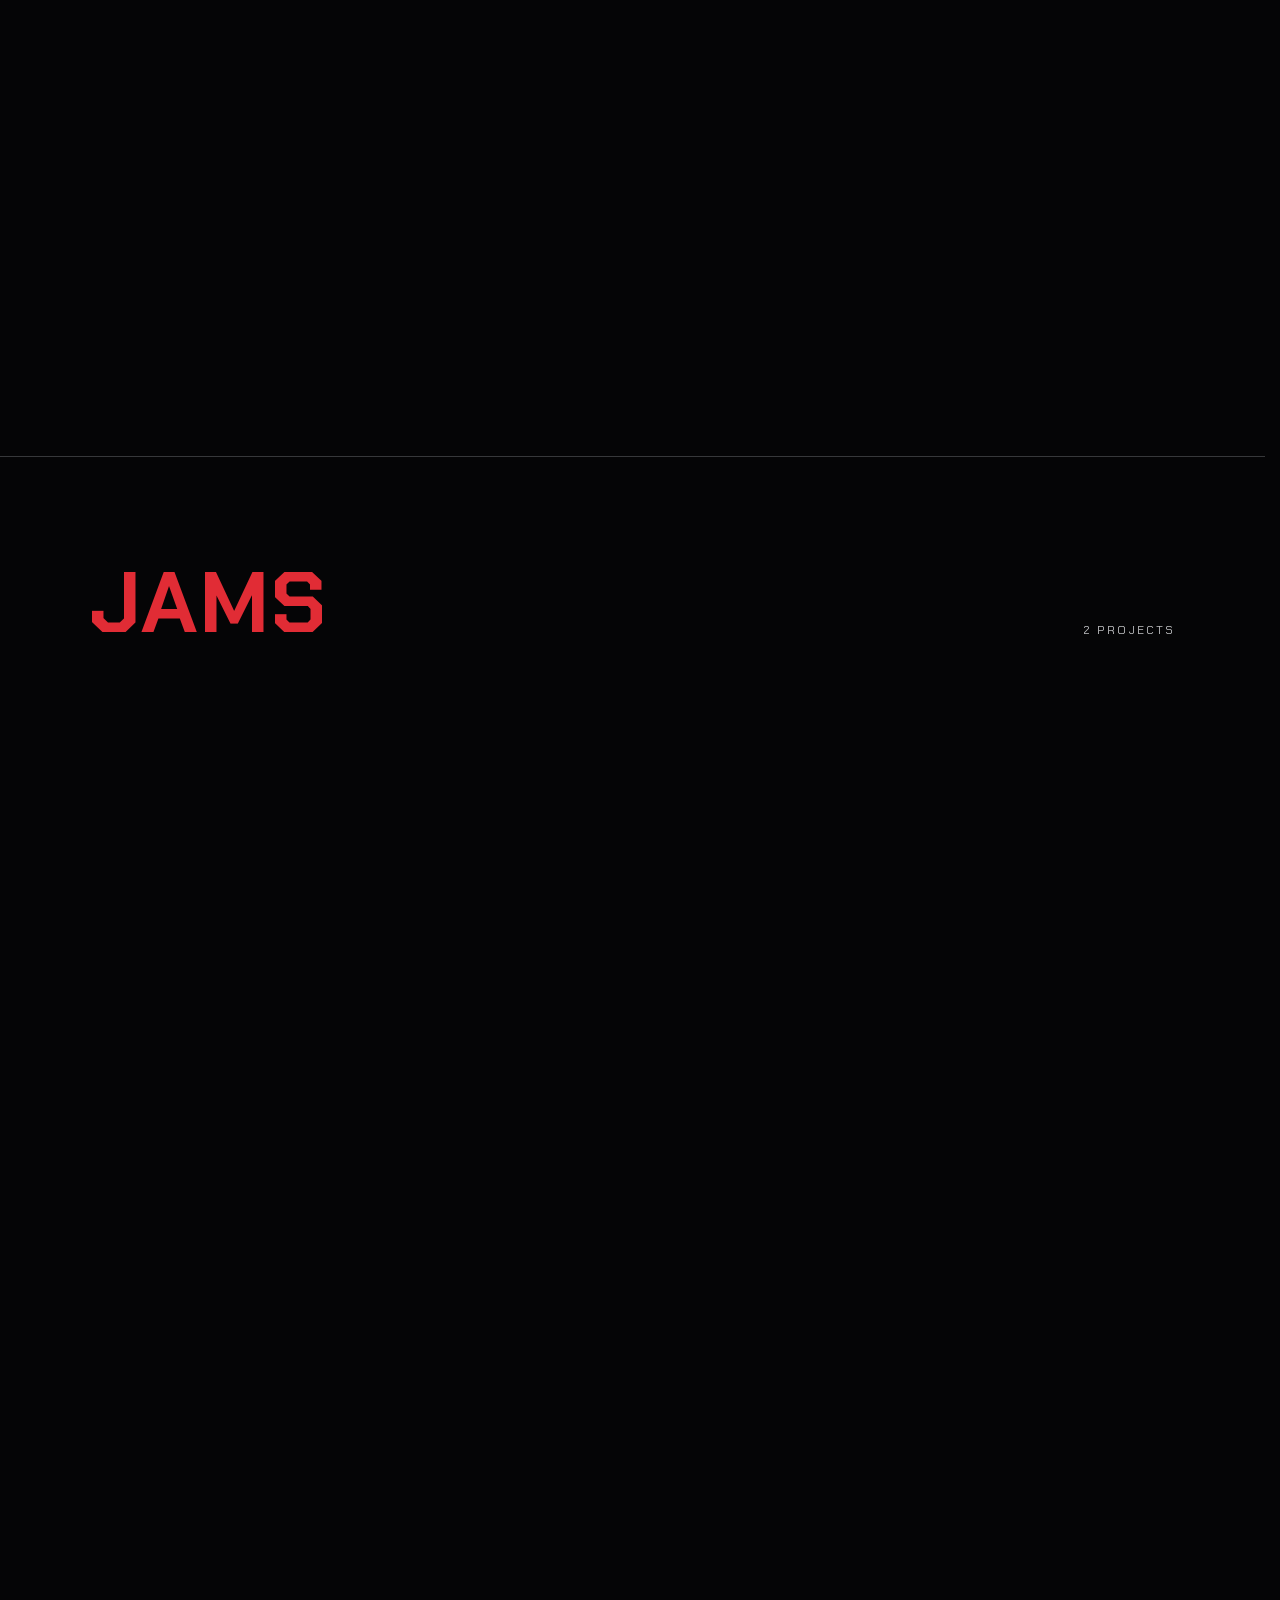
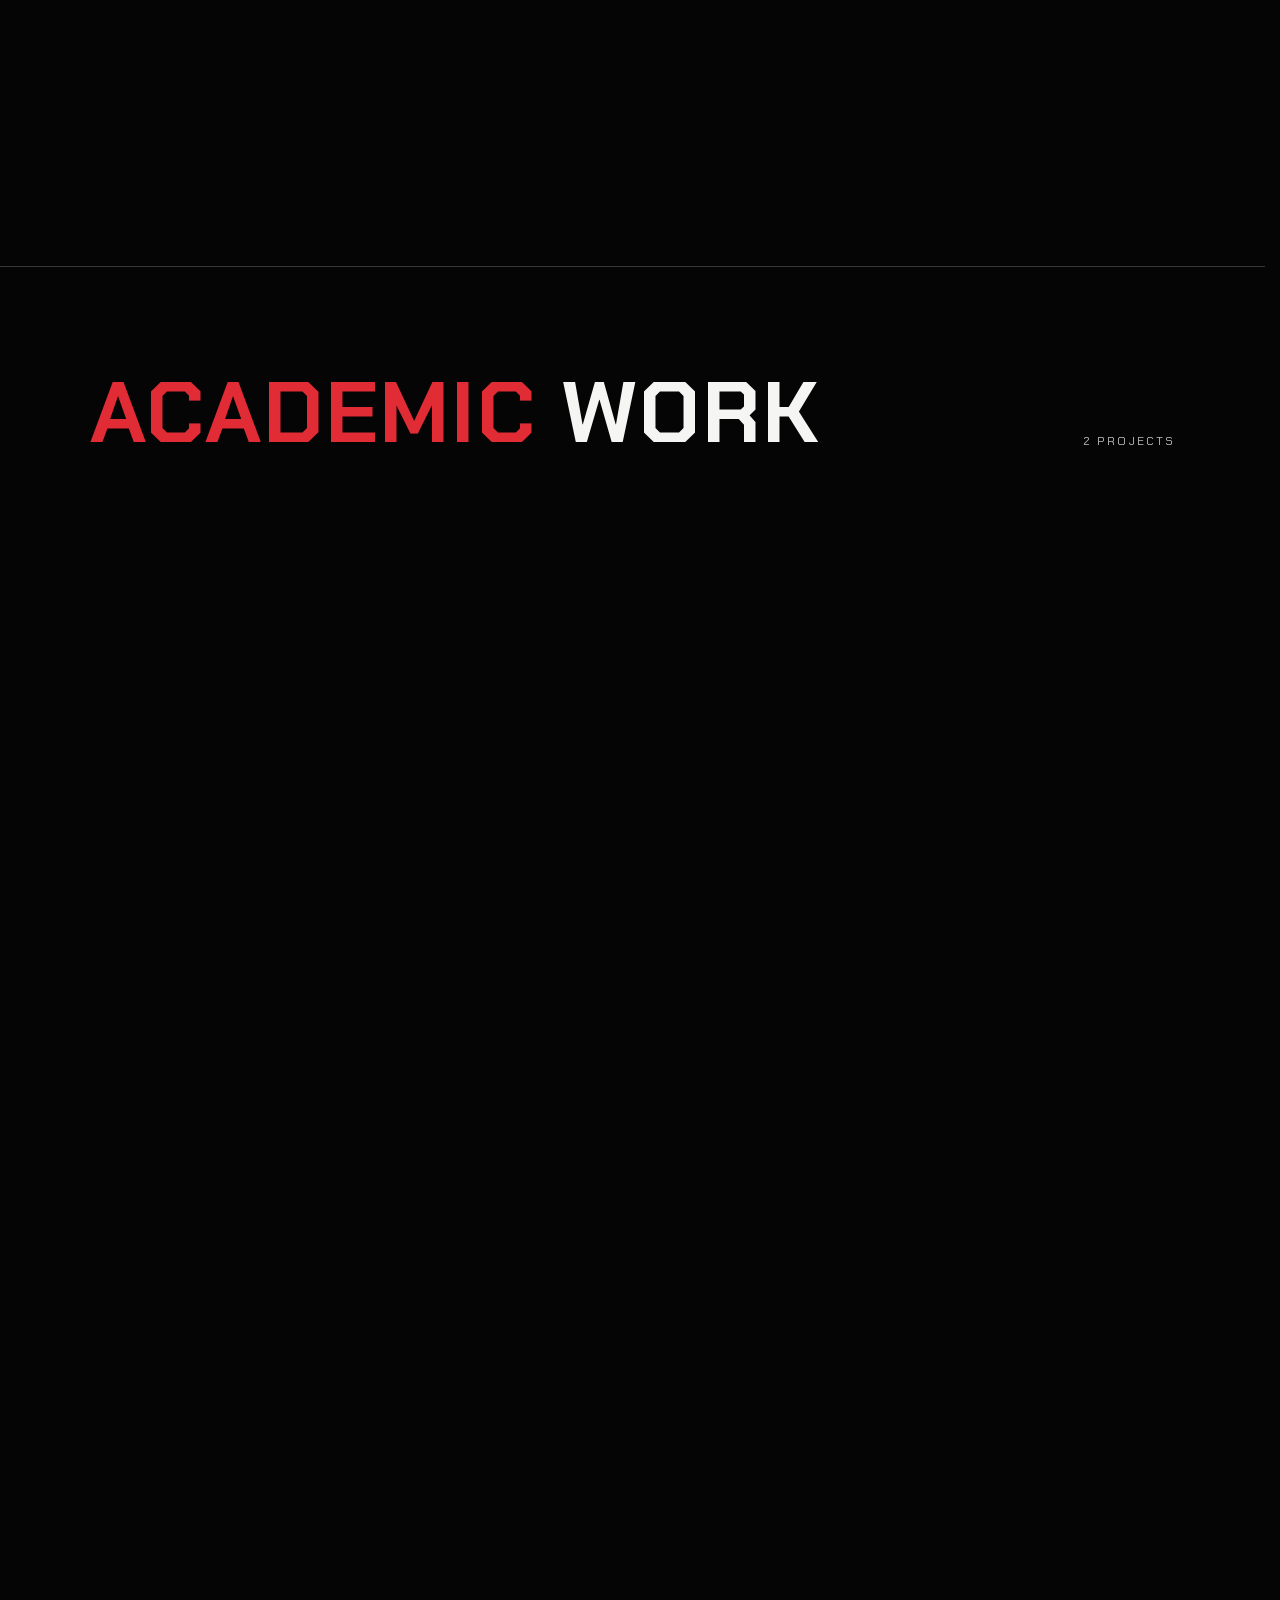
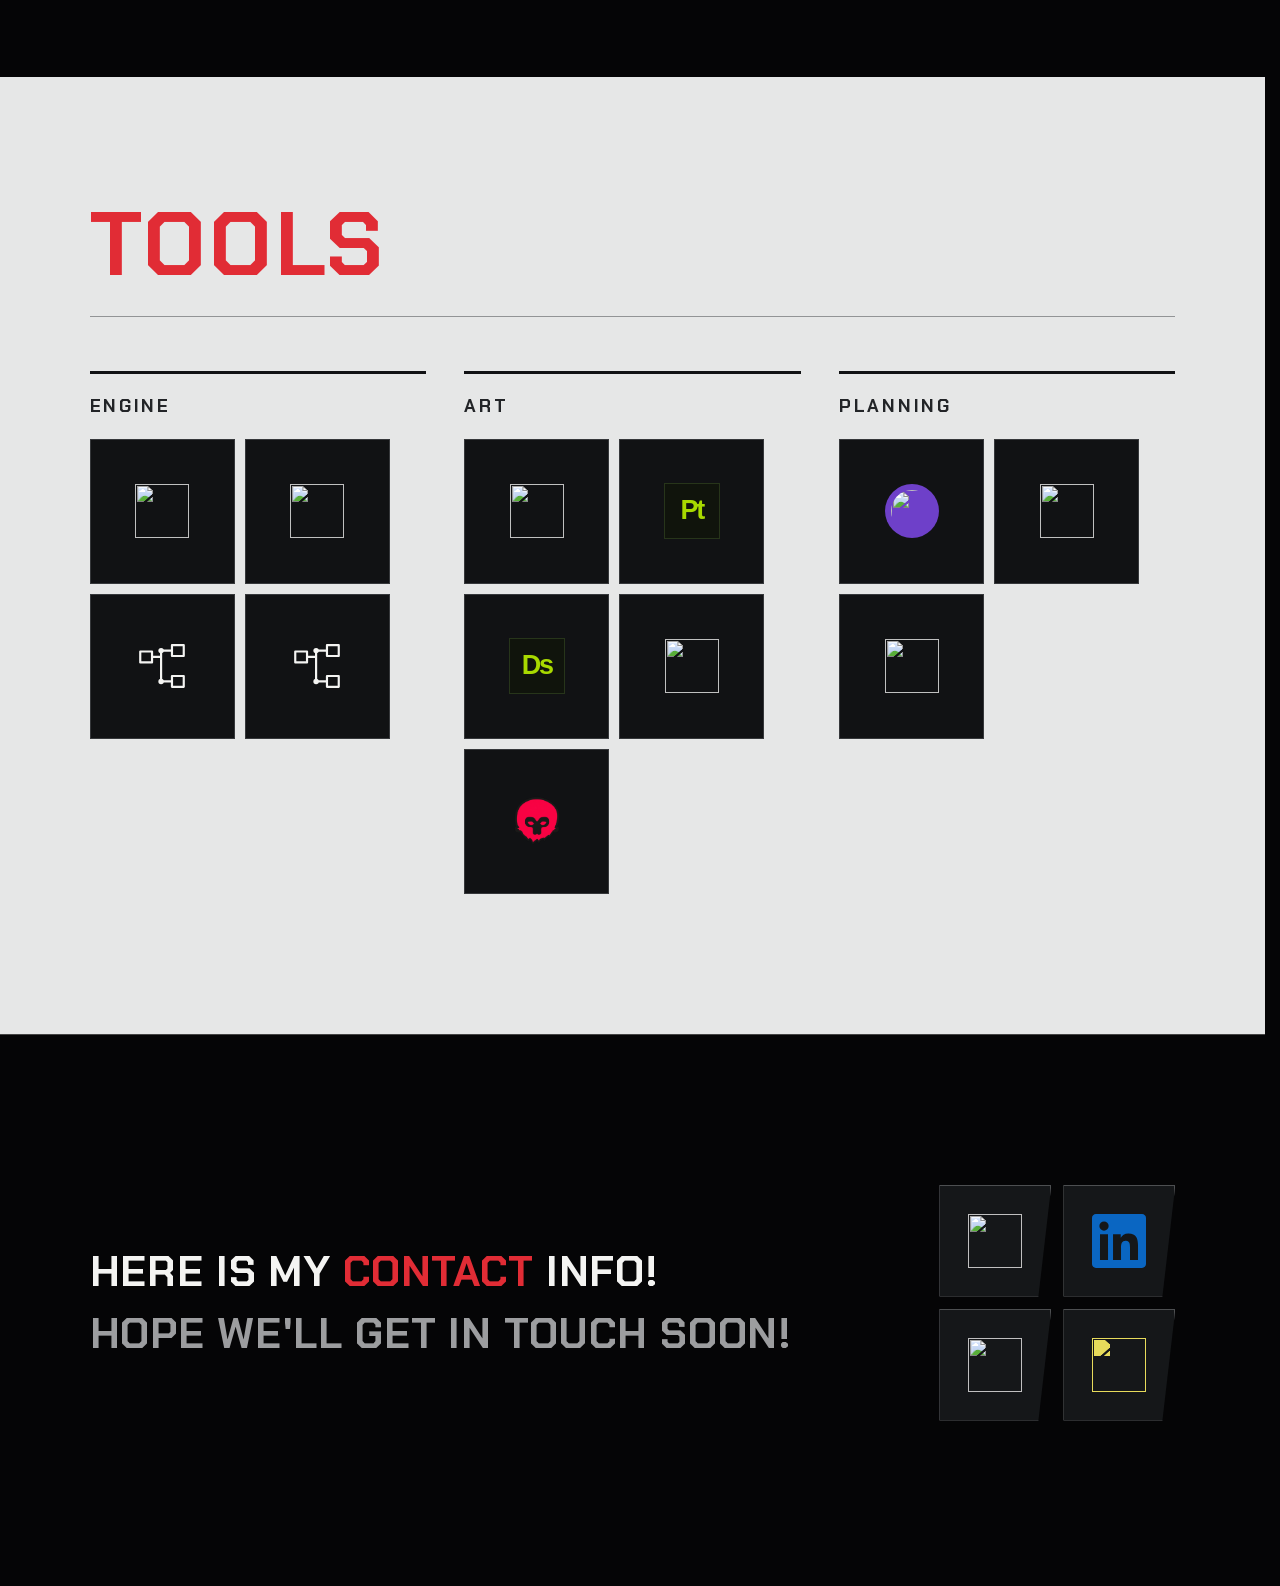
==== commit c74fcbc7: "Added project details" ====
--- a/index.html
+++ b/index.html
@@ -110,24 +110,24 @@
   @view-transition{navigation:auto}
   .page-transition{display:none}
   .page-preview-shell{position:fixed;top:0;bottom:0;z-index:1001;width:0;overflow:hidden;pointer-events:none}
-  .page-preview-shell-project{left:0;background:#050505}
-  .page-preview-shell-home{right:0;background:#0b0c0a}
+  .page-preview-shell-project{right:0;background:#050505}
+  .page-preview-shell-home{left:0;background:#0b0c0a}
   .page-preview-shell.is-revealing{animation:preview-expand .72s cubic-bezier(.72,0,.25,1) both}
   .page-preview{position:absolute;top:0;width:100vw;height:100vh;border:0;background:transparent;pointer-events:none}
-  .page-preview-shell-project .page-preview{left:0}
-  .page-preview-shell-home .page-preview{right:0}
+  .page-preview-shell-project .page-preview{right:0}
+  .page-preview-shell-home .page-preview{left:0}
   .page-preview-edge{position:fixed;top:0;bottom:0;z-index:1002;width:12px;background:#ff3945;box-shadow:0 0 22px rgba(211,31,42,.7);pointer-events:none;opacity:0}
-  .page-preview-edge-project{left:0}
-  .page-preview-edge-home{right:0}
-  .page-preview-edge-project.is-revealing{opacity:1;animation:preview-edge-right .72s cubic-bezier(.72,0,.25,1) both}
-  .page-preview-edge-home.is-revealing{opacity:1;animation:preview-edge-left .72s cubic-bezier(.72,0,.25,1) both}
+  .page-preview-edge-project{right:0}
+  .page-preview-edge-home{left:0}
+  .page-preview-edge-project.is-revealing{opacity:1;animation:preview-edge-left .72s cubic-bezier(.72,0,.25,1) both}
+  .page-preview-edge-home.is-revealing{opacity:1;animation:preview-edge-right .72s cubic-bezier(.72,0,.25,1) both}
   @keyframes preview-expand{from{width:0}to{width:100vw}}
   @keyframes preview-edge-right{from{transform:translateX(-12px)}to{transform:translateX(100vw)}}
   @keyframes preview-edge-left{from{transform:translateX(12px)}to{transform:translateX(-100vw)}}
   html.native-page-transition::view-transition-new(root){z-index:1;animation:none}
   html.native-page-transition::view-transition-old(root){z-index:2}
-  html.native-page-transition.page-enter-project::view-transition-old(root){border-left:12px solid #ff3945;box-shadow:-12px 0 22px rgba(211,31,42,.6);animation:native-old-right .72s cubic-bezier(.72,0,.25,1) both}
-  html.native-page-transition.page-enter-home::view-transition-old(root){border-right:12px solid #ff3945;box-shadow:12px 0 22px rgba(211,31,42,.6);animation:native-old-left .72s cubic-bezier(.72,0,.25,1) both}
+  html.native-page-transition.page-enter-project::view-transition-old(root){border-right:12px solid #ff3945;box-shadow:12px 0 22px rgba(211,31,42,.6);animation:native-old-left .72s cubic-bezier(.72,0,.25,1) both}
+  html.native-page-transition.page-enter-home::view-transition-old(root){border-left:12px solid #ff3945;box-shadow:-12px 0 22px rgba(211,31,42,.6);animation:native-old-right .72s cubic-bezier(.72,0,.25,1) both}
   @keyframes native-old-right{from{transform:translateX(0)}to{transform:translateX(110%)}}
   @keyframes native-old-left{from{transform:translateX(0)}to{transform:translateX(-110%)}}
   @media(prefers-reduced-motion:reduce){.page-preview-shell,.page-preview-edge{display:none}}
@@ -500,12 +500,12 @@
     </div>
 
     <div class="project" id="project-abyssos">
-      <div class="viewport cover" id="vp-abyssos"><img class="banner-image" src="./assets/abyssos.webp" alt="" loading="lazy" decoding="async"><span class="status wip">IN PRODUCTION</span></div>
+      <div class="viewport cover" id="vp-abyssos"><img class="banner-image" src="./assets/abyssos-banner.png" alt="" loading="lazy" decoding="async"><span class="status wip">IN PRODUCTION</span></div>
       <div>
         <h3>A.B.Y.S.S.O.S.</h3>
         <div class="stats">
           <div><span>Role</span>Technical Level Artist — directing art &amp; sound</div>
-          <div><span>Team</span>11 people</div>
+          <div><span>Team</span>9 people</div>
           <div><span>Duration</span>In development since May 2026</div>
         </div>
         <p class="desc">Co-op horror game built in Unreal Engine 5. Directing the art and sound department while
@@ -615,6 +615,7 @@
         <span class="tool-icon" role="img" aria-label="Substance 3D Painter" title="Substance 3D Painter" data-label="Substance Painter"><span class="brand-tile painter">Pt</span></span>
         <span class="tool-icon" role="img" aria-label="Substance 3D Designer" title="Substance 3D Designer" data-label="Substance Designer"><span class="brand-tile">Ds</span></span>
         <span class="tool-icon" role="img" aria-label="Autodesk Maya" title="Autodesk Maya" data-label="Maya"><img src="https://cdn.jsdelivr.net/gh/devicons/devicon@latest/icons/maya/maya-original.svg" alt=""></span>
+        <span class="tool-icon" role="img" aria-label="Marmoset Toolbag" title="Marmoset Toolbag" data-label="Marmoset"><img src="./assets/marmoset.png" alt=""></span>
       </div>
     </div>
     <div class="tool-group" aria-labelledby="tools-planning">
--- a/assets/localization.css
+++ b/assets/localization.css
@@ -9,7 +9,7 @@
 .locale-options button:hover,.locale-options button:focus-visible,.locale-options button[aria-pressed="true"]{background:rgba(225,44,53,.13);color:#fff;outline:none}
 .locale-options button[aria-pressed="true"]{border-left:2px solid #e12c35;padding-left:10px}
 .topbar-locale{display:flex;align-items:center;justify-content:flex-end;gap:20px;min-width:0}
-html[lang="ja"] .hero h1{white-space:normal;text-transform:none;text-wrap:balance;overflow-wrap:anywhere}
+html[lang="ja"] .hero h1{white-space:normal;text-wrap:balance;overflow-wrap:anywhere}
 @media(max-width:720px){
   nav .locale-picker{width:100%;margin-top:12px}
   nav .locale-trigger{min-height:48px;padding:10px 14px;font-size:15px}
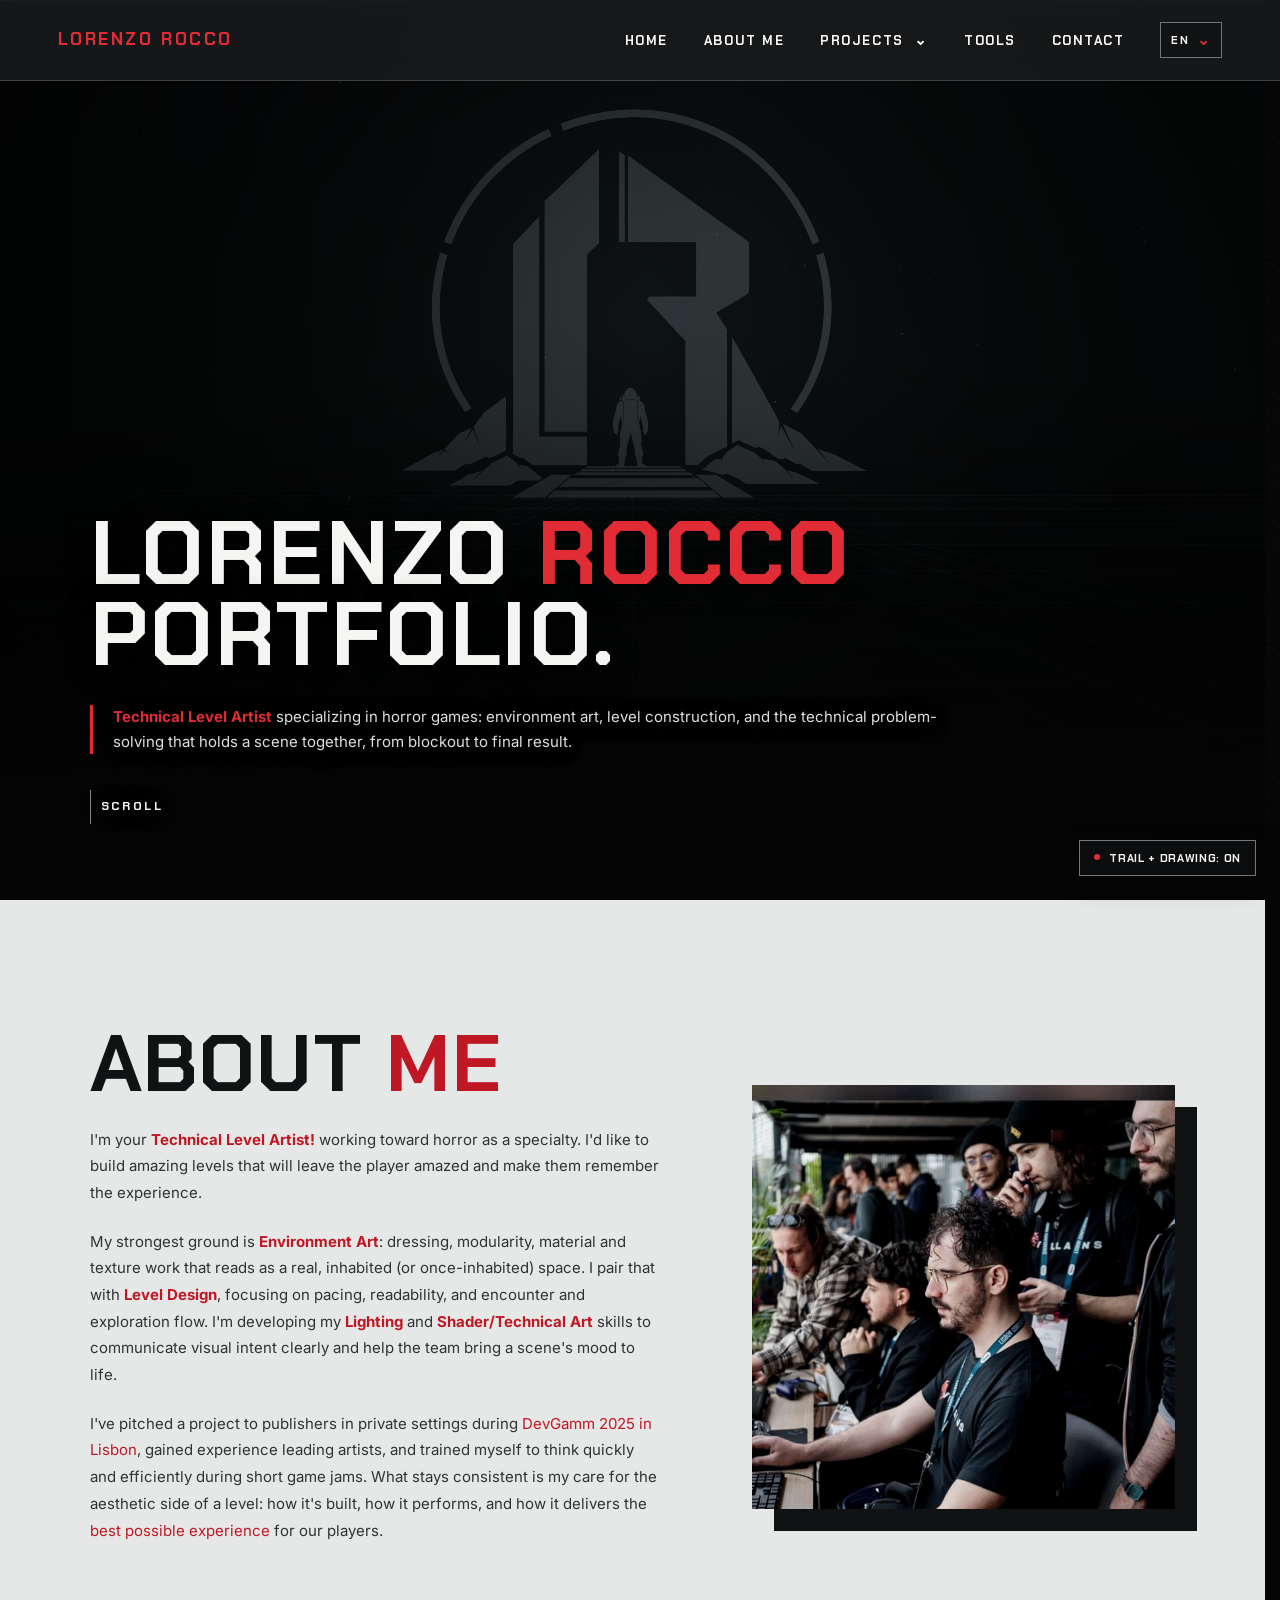
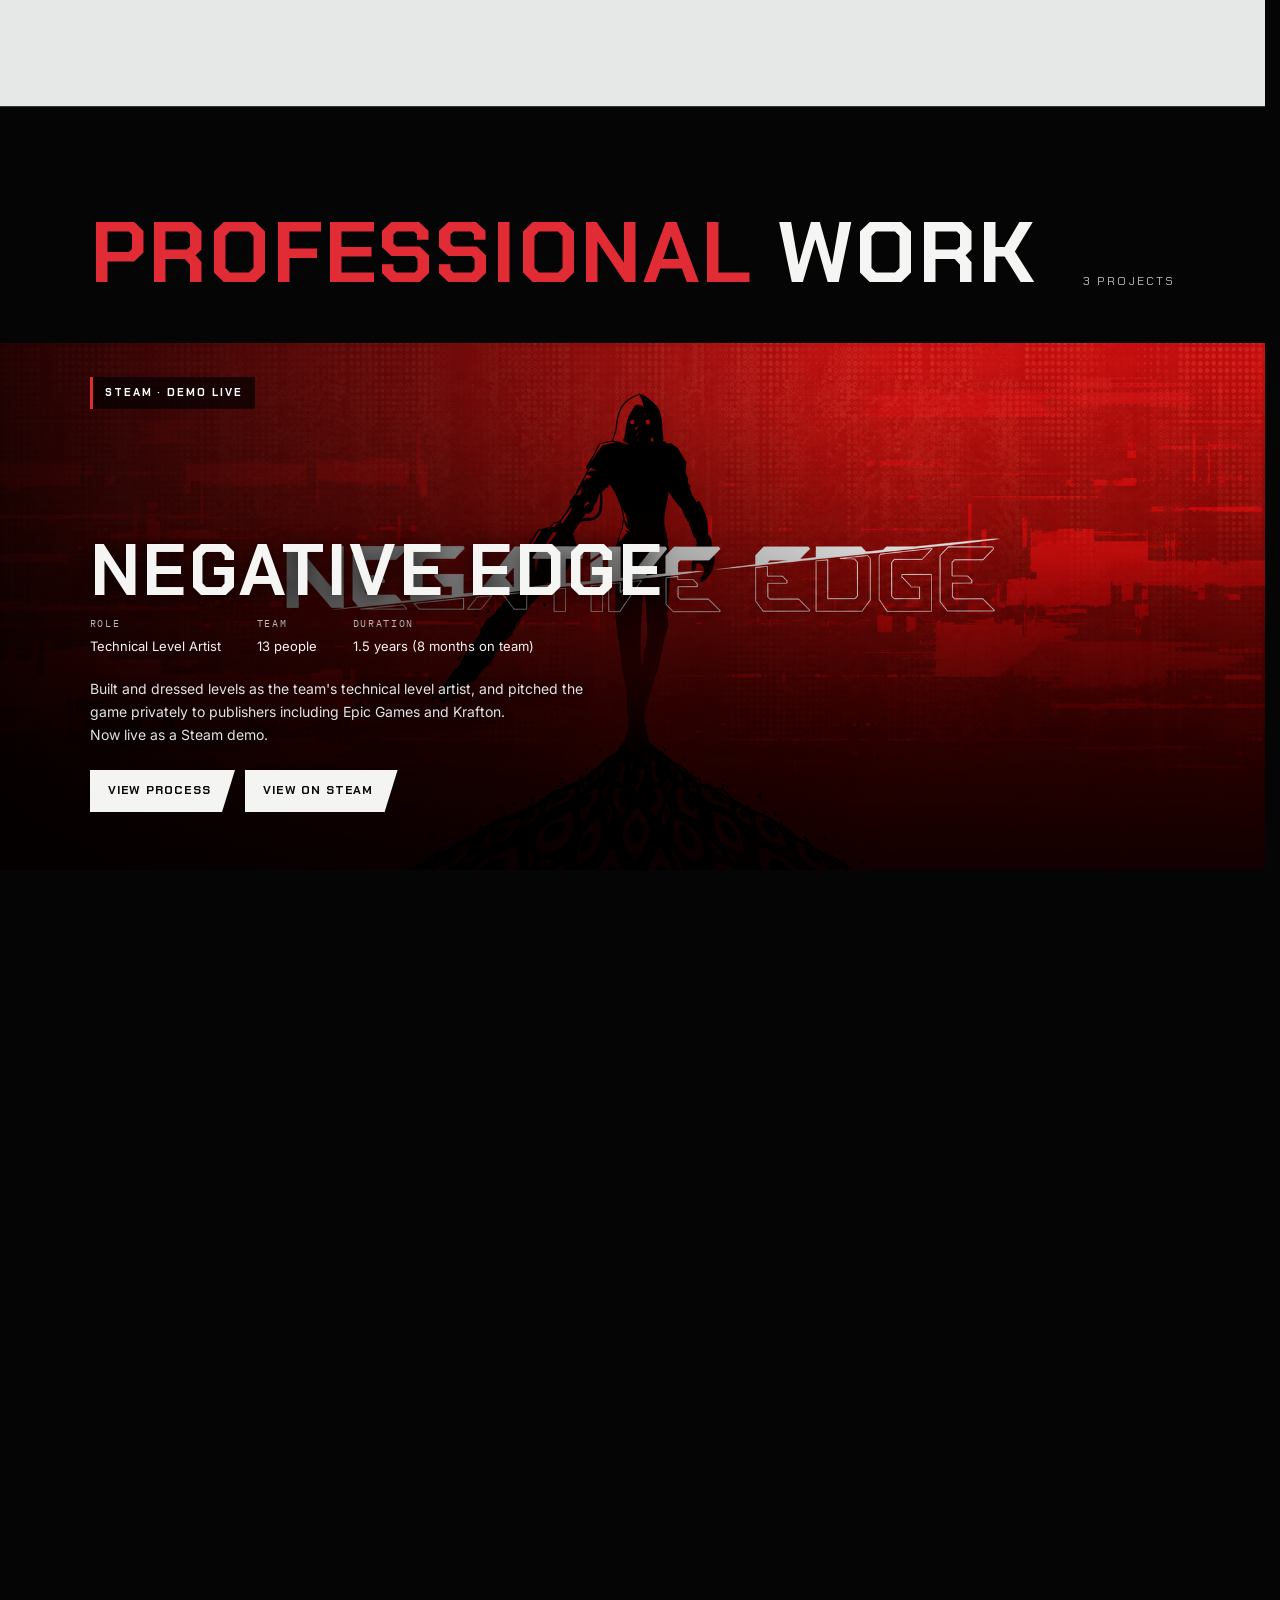
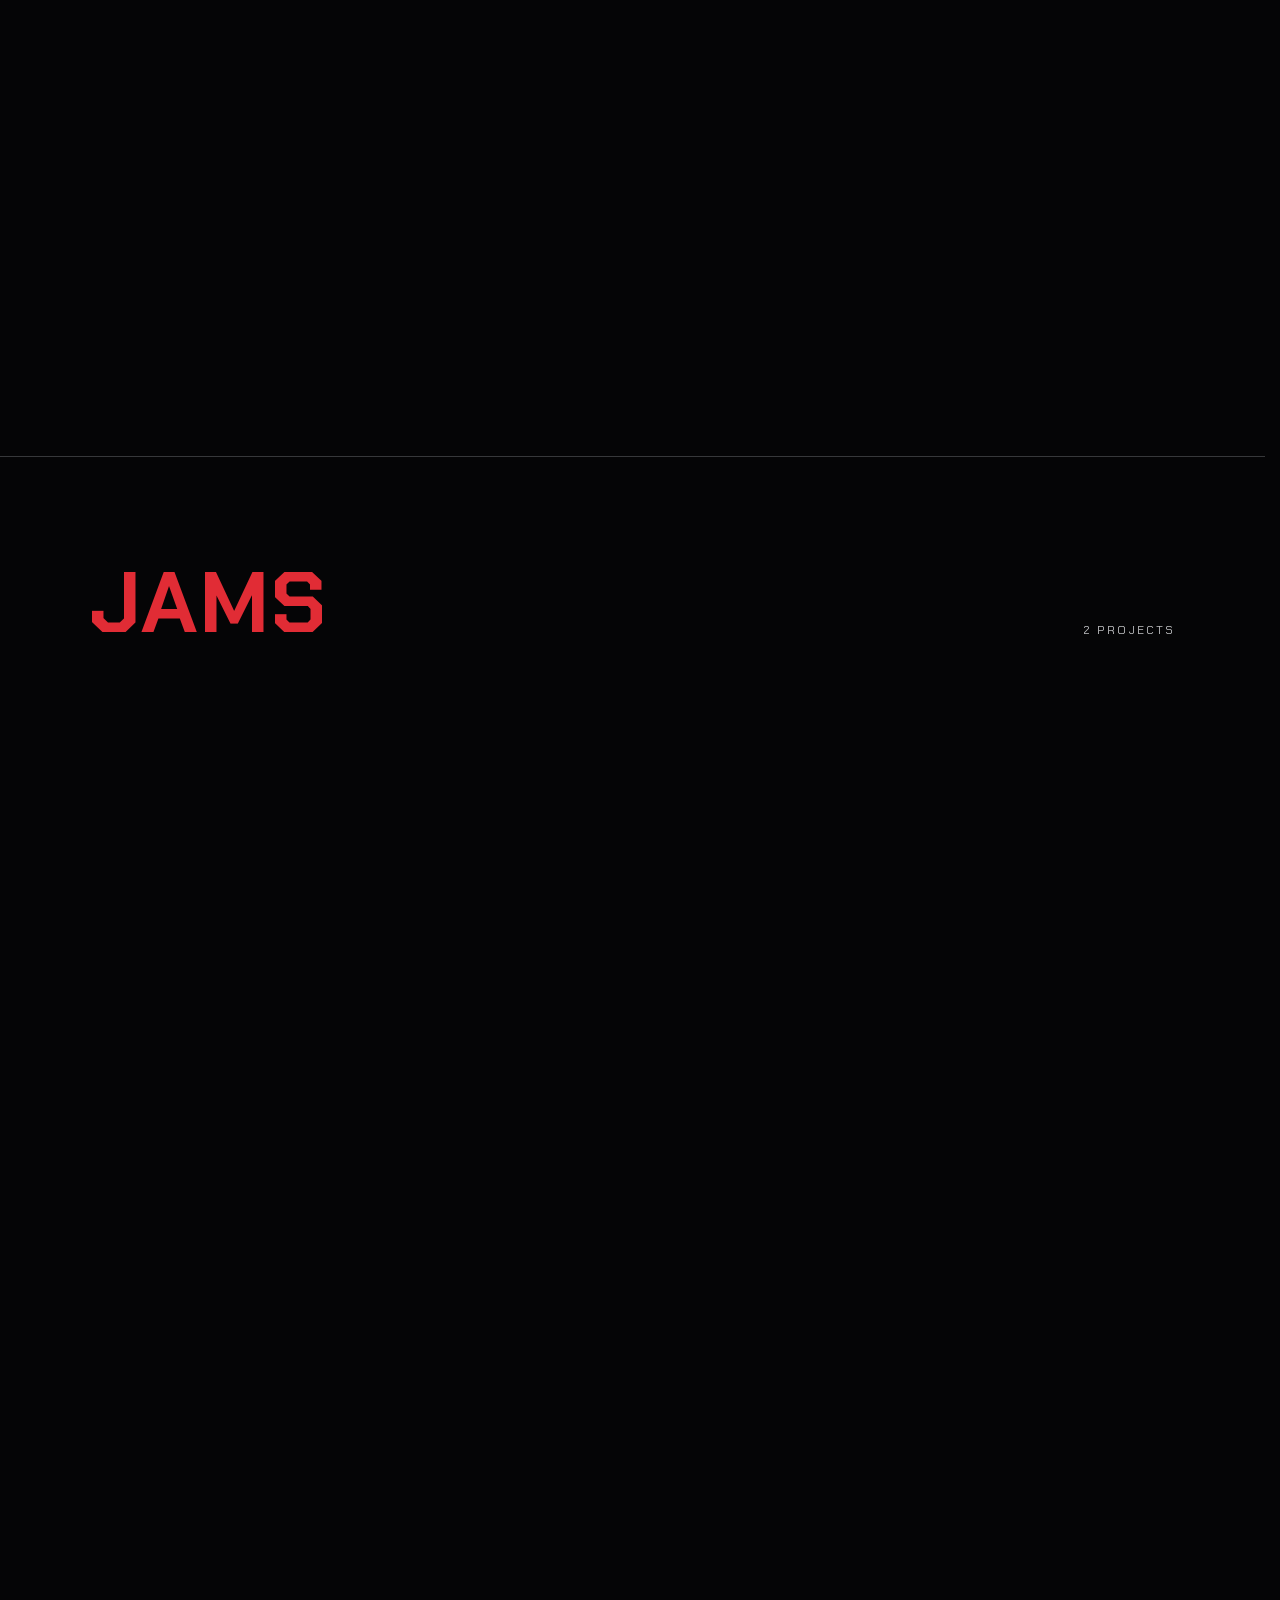
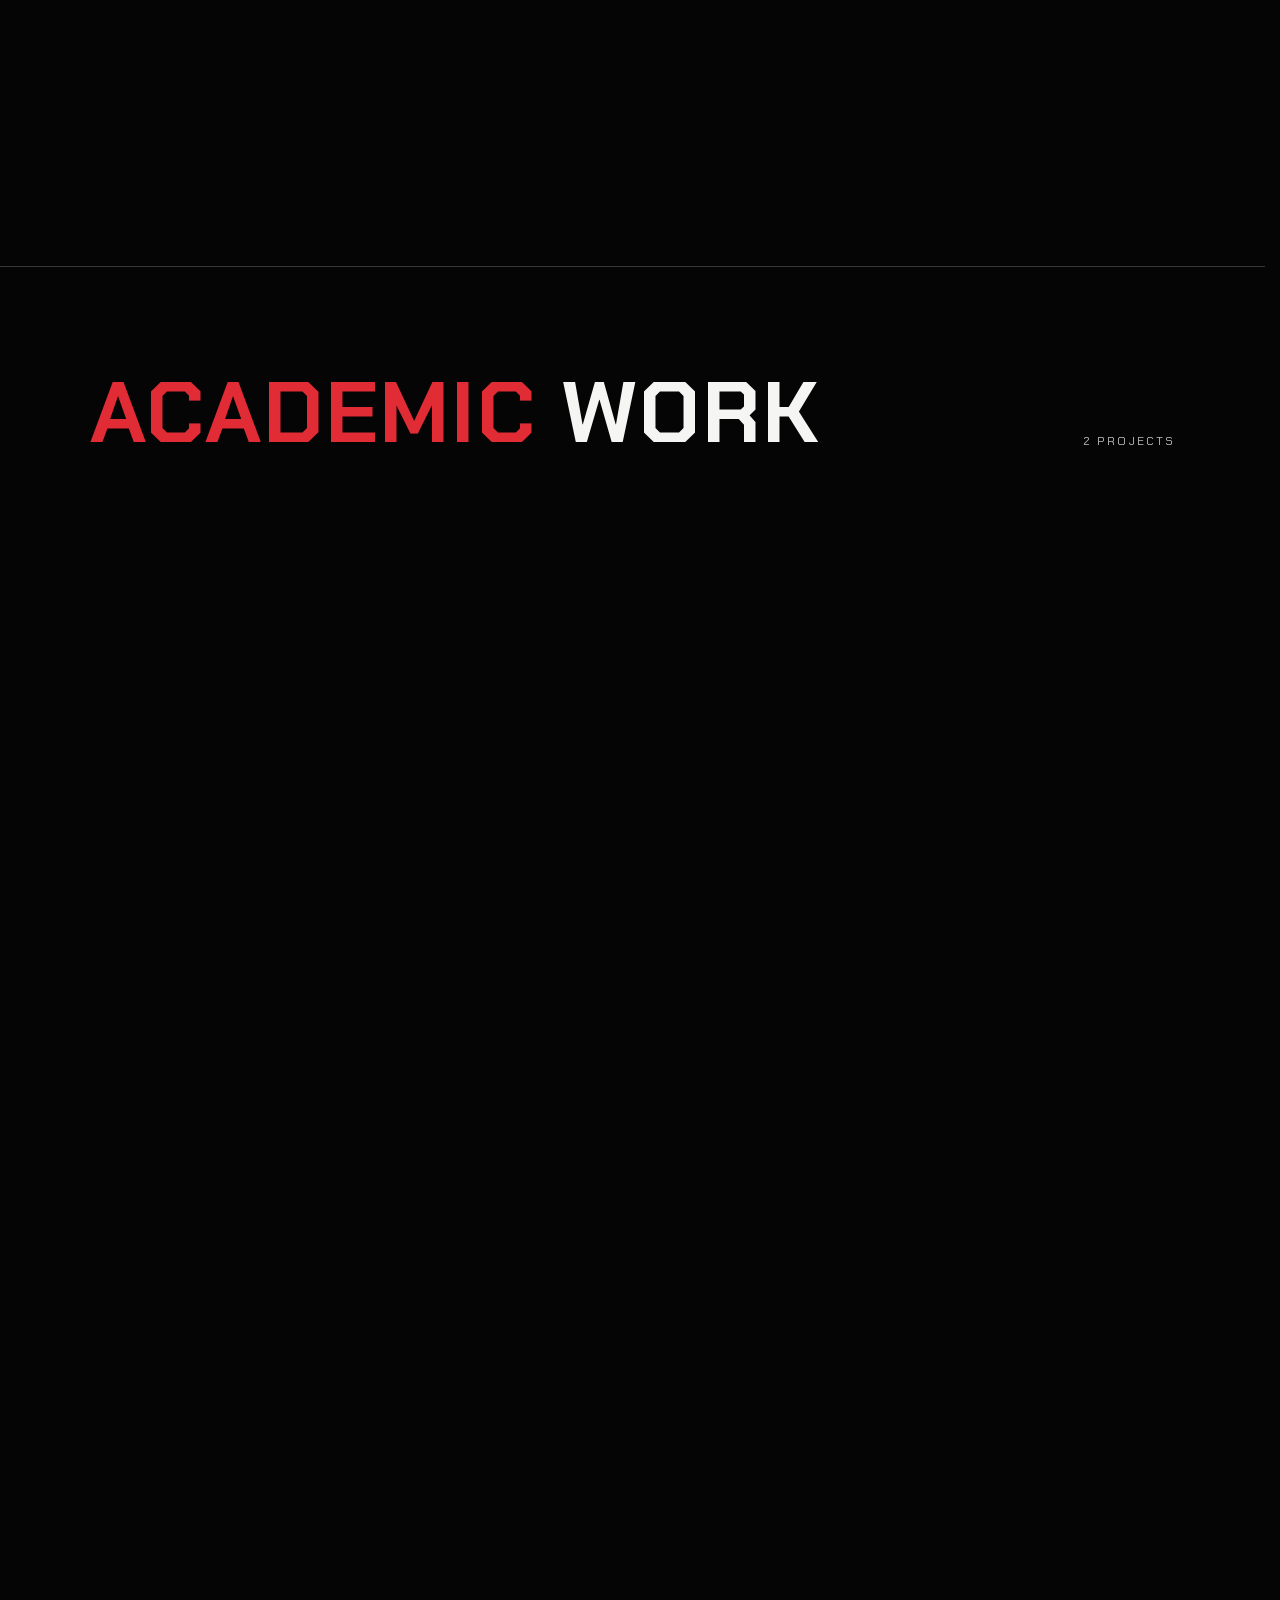
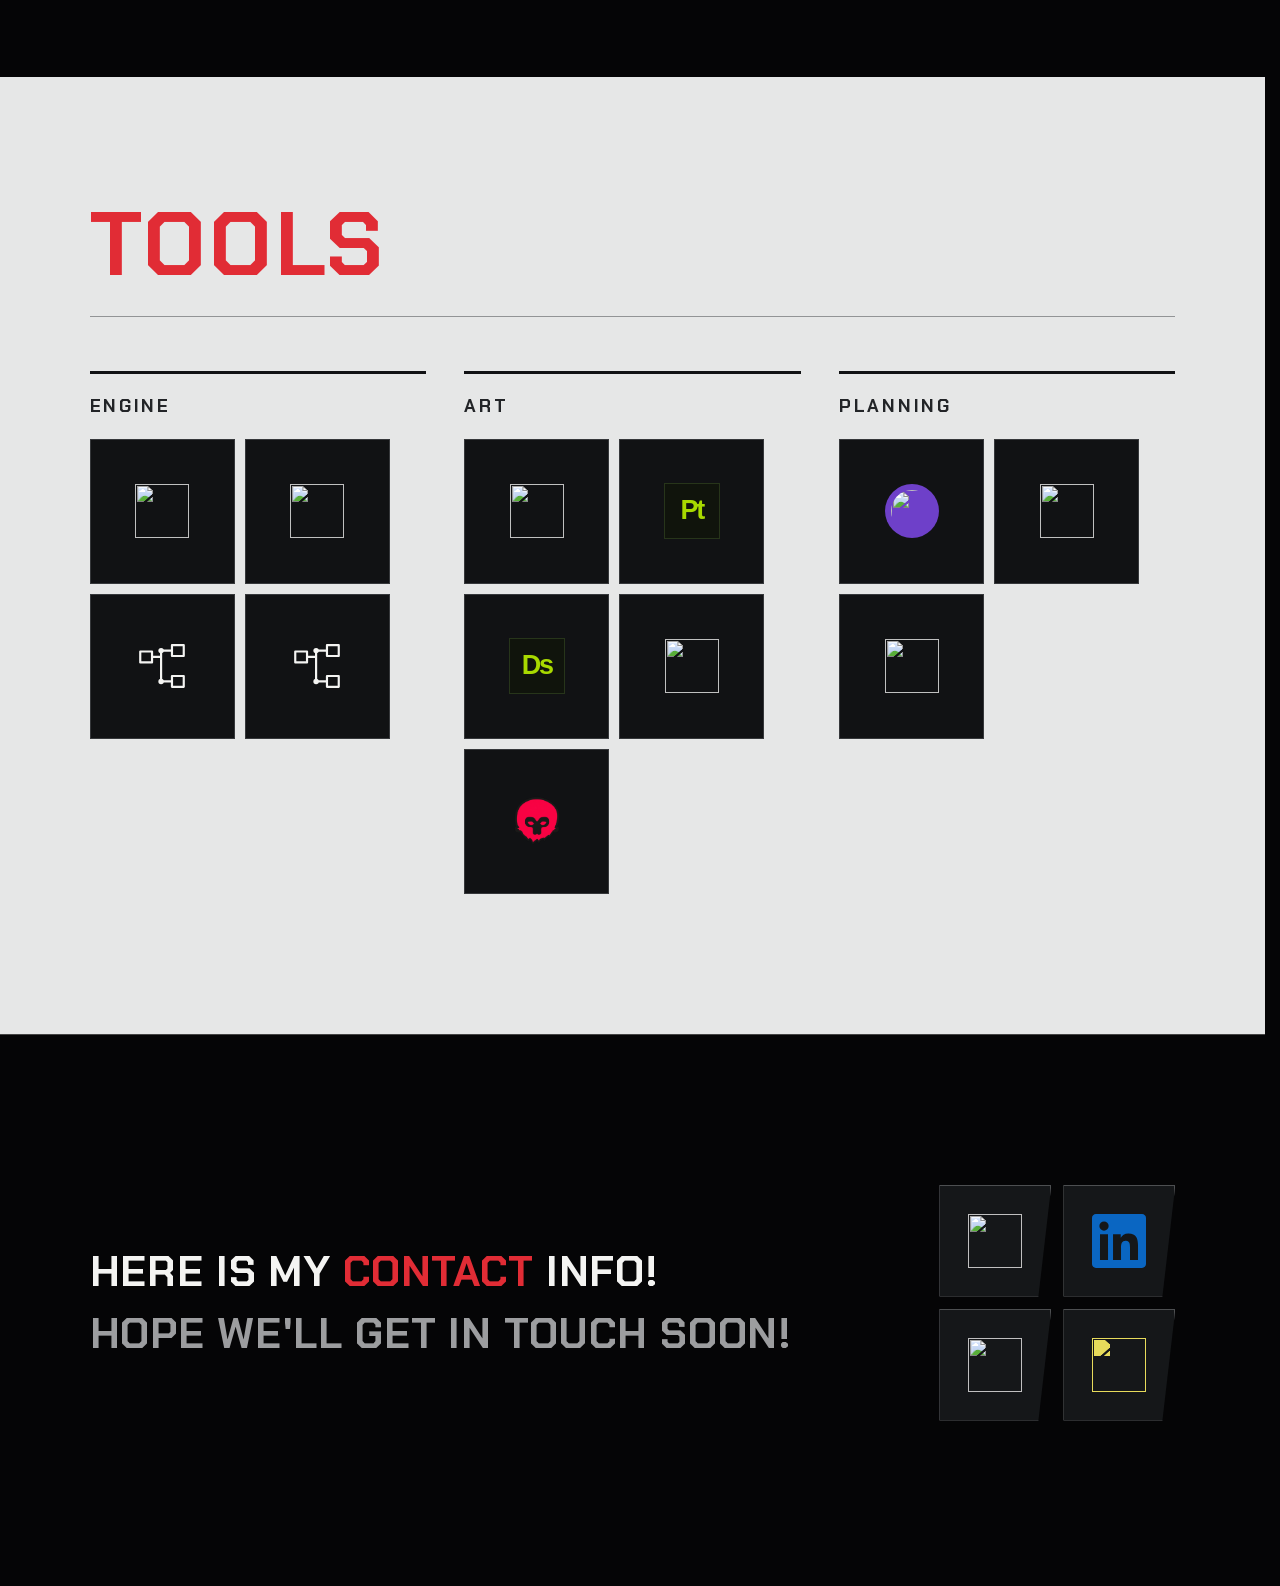
==== commit 7da0931a: "Added project details and polished the overall structure" ====
--- a/index.html
+++ b/index.html
@@ -422,7 +422,7 @@
         <div class="nav-projects" id="projects-menu"><div class="nav-project-list">
           <div class="nav-project-group">
             <a class="nav-group-link" href="#professional" onclick="closeNav()"><span class="nav-group-index" aria-hidden="true">01</span>Professional <span class="nav-group-arrow" aria-hidden="true">↘</span></a>
-            <div class="nav-group-items"><a href="./project-details/negative-edge.html?transition=project" onclick="closeNav()">Negative Edge</a><a href="./project-details/golem-rumble.html?transition=project" onclick="closeNav()">Golem Rumble</a><a href="./project-details/abyssos.html?transition=project" onclick="closeNav()">A.B.Y.S.S.O.S.</a></div>
+            <div class="nav-group-items"><a href="./project-details/negative-edge.html?transition=project" onclick="closeNav()">Negative Edge</a><a href="./project-details/golem-rumble.html?transition=project" onclick="closeNav()">Golem Rumble</a></div>
           </div>
           <div class="nav-project-group">
             <a class="nav-group-link" href="#jams" onclick="closeNav()"><span class="nav-group-index" aria-hidden="true">02</span>Jams <span class="nav-group-arrow" aria-hidden="true">↘</span></a>
@@ -510,6 +510,7 @@
         </div>
         <p class="desc">Co-op horror game built in Unreal Engine 5. Directing the art and sound department while
         owning level construction end to end — blockout through final result, lighting, and mechanics.</p>
+        <div class="project-actions"><button class="visit" type="button" disabled>Project Under NDA</button></div>
       </div>
     </div>
 
--- a/assets/kojima-experiment.css
+++ b/assets/kojima-experiment.css
@@ -175,6 +175,7 @@
   transition:background .2s ease,color .2s ease,transform .2s ease;
 }
 .project .visit:hover,.project .visit:focus-visible{background:var(--accent);color:#fff;transform:translateY(-2px);outline:none}
+.project .project-actions .visit:disabled{background:#f4f4f2;color:#0b0b0c;opacity:.65;cursor:default;transform:none;transition:none}
 
 /* Tools sit in three clearly named columns, followed by a dark contact panel. */
 #tools{padding:128px 0 140px;border:0;background:#e6e7e7;color:#111214}
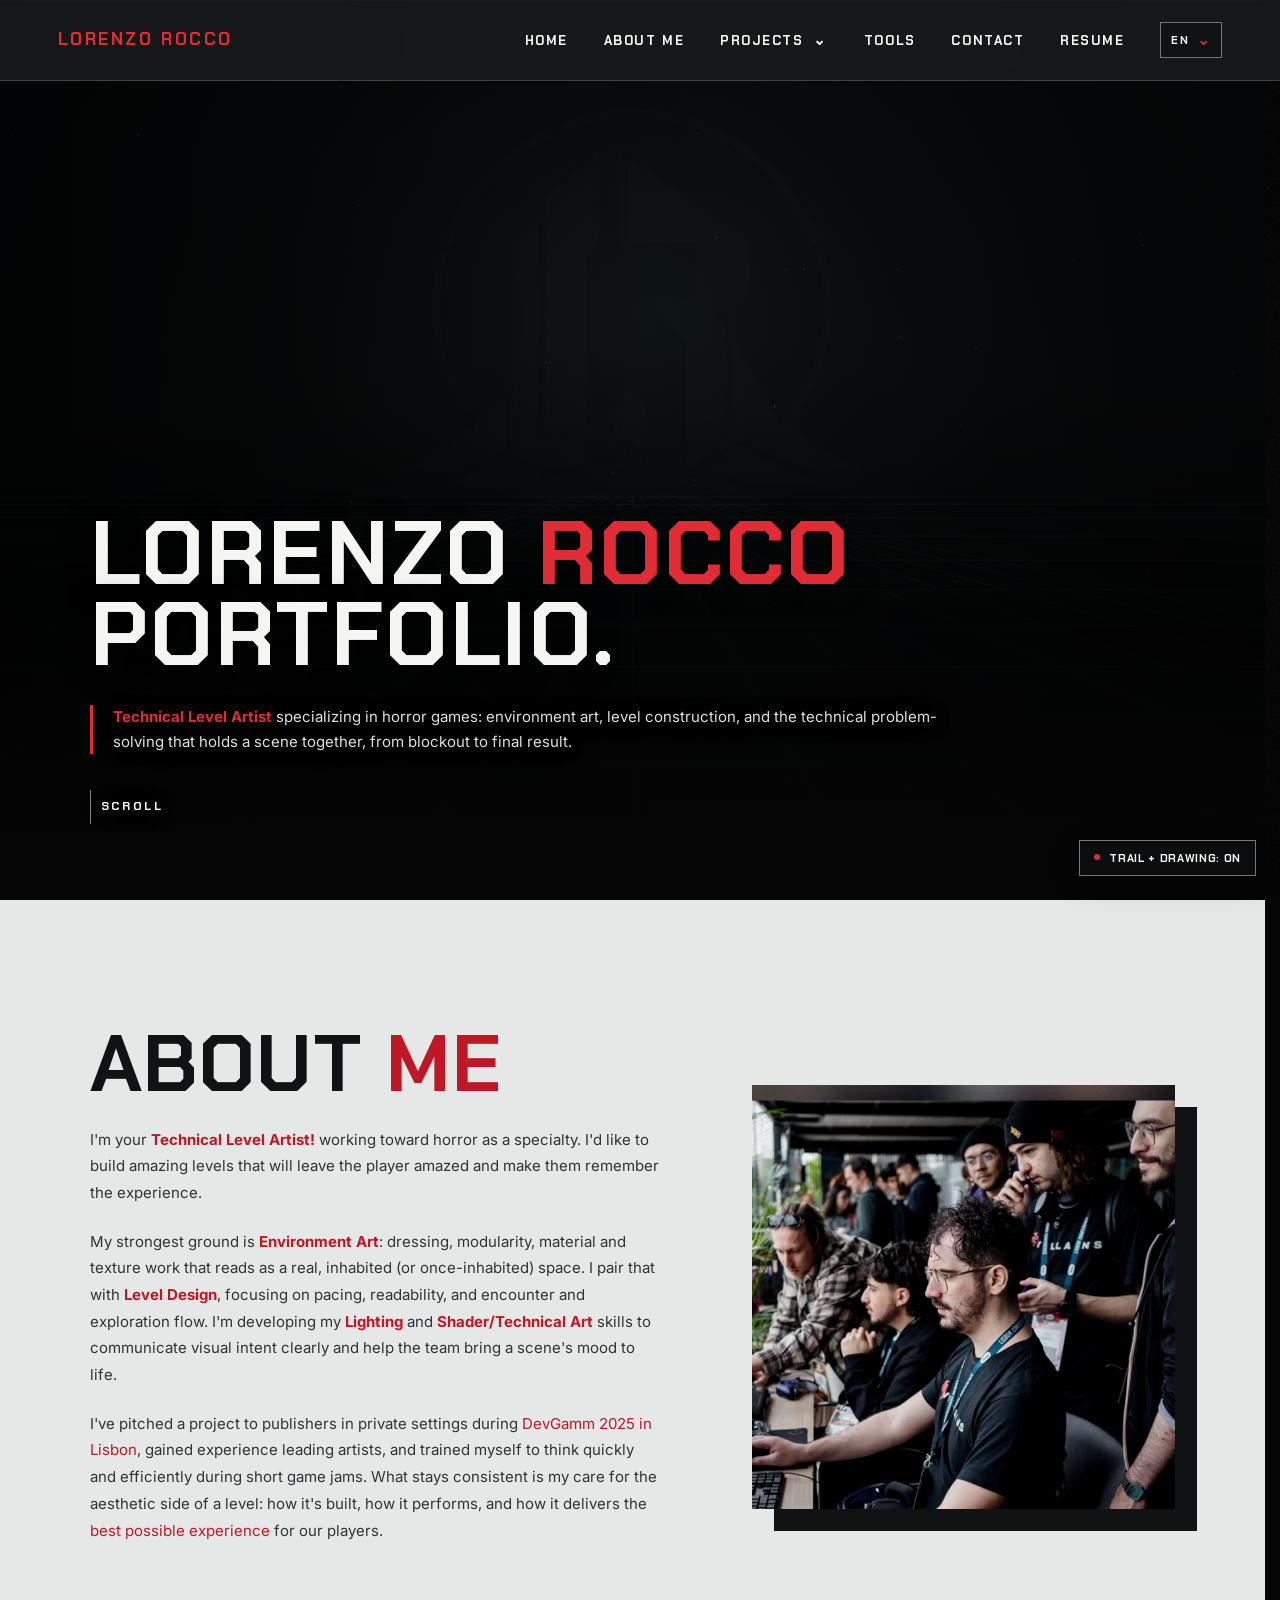
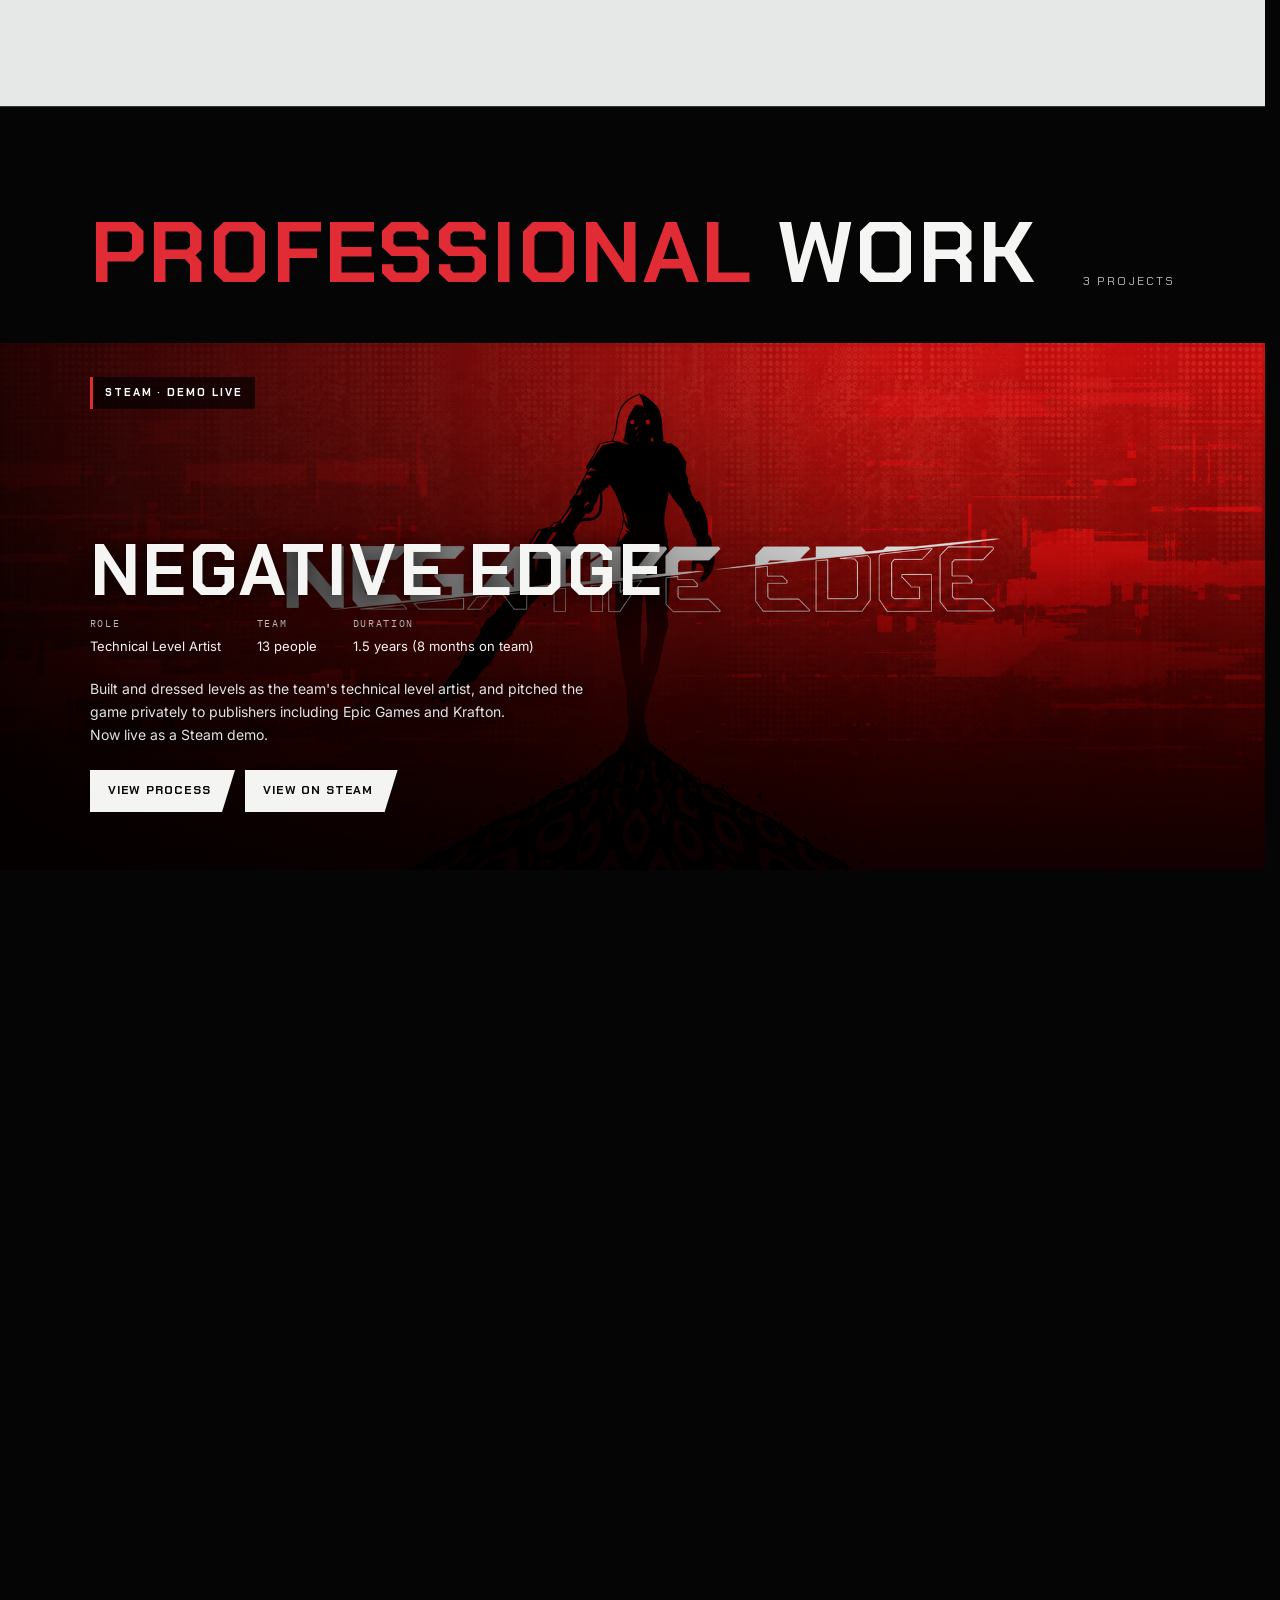
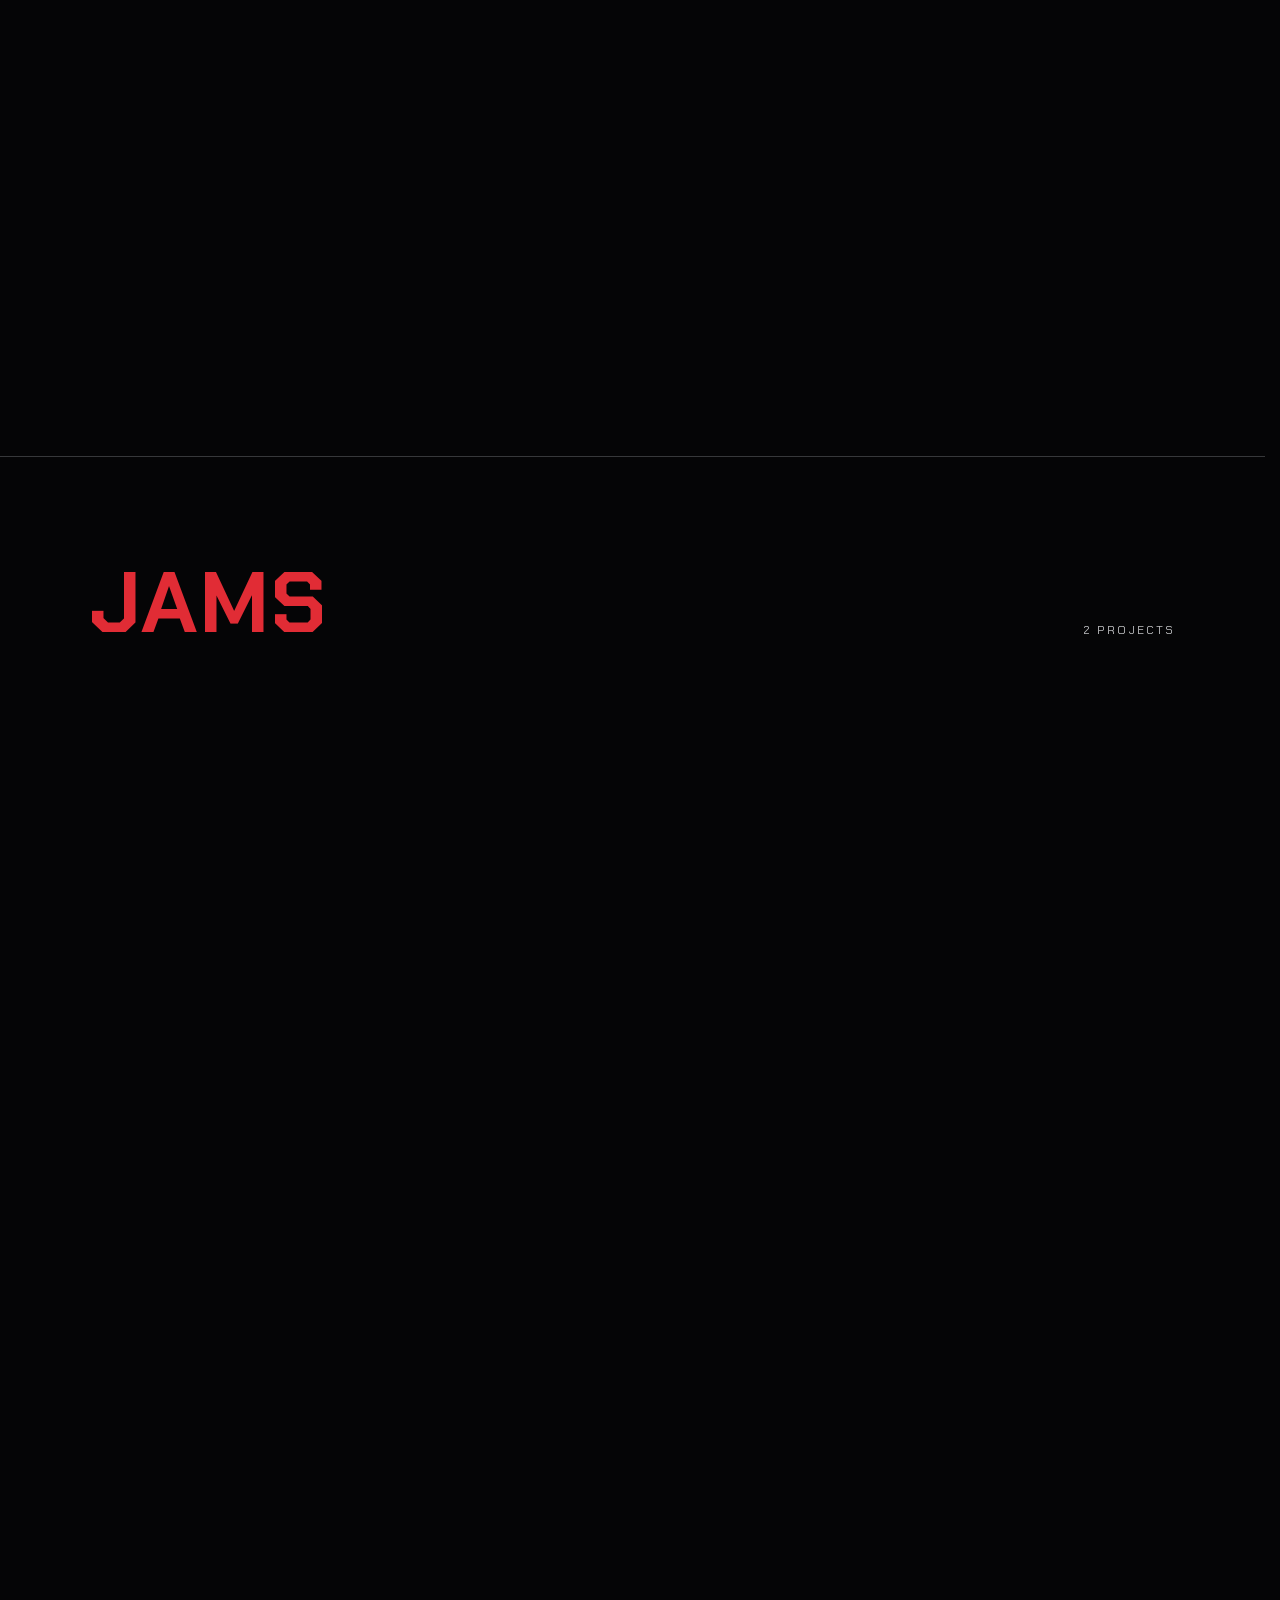
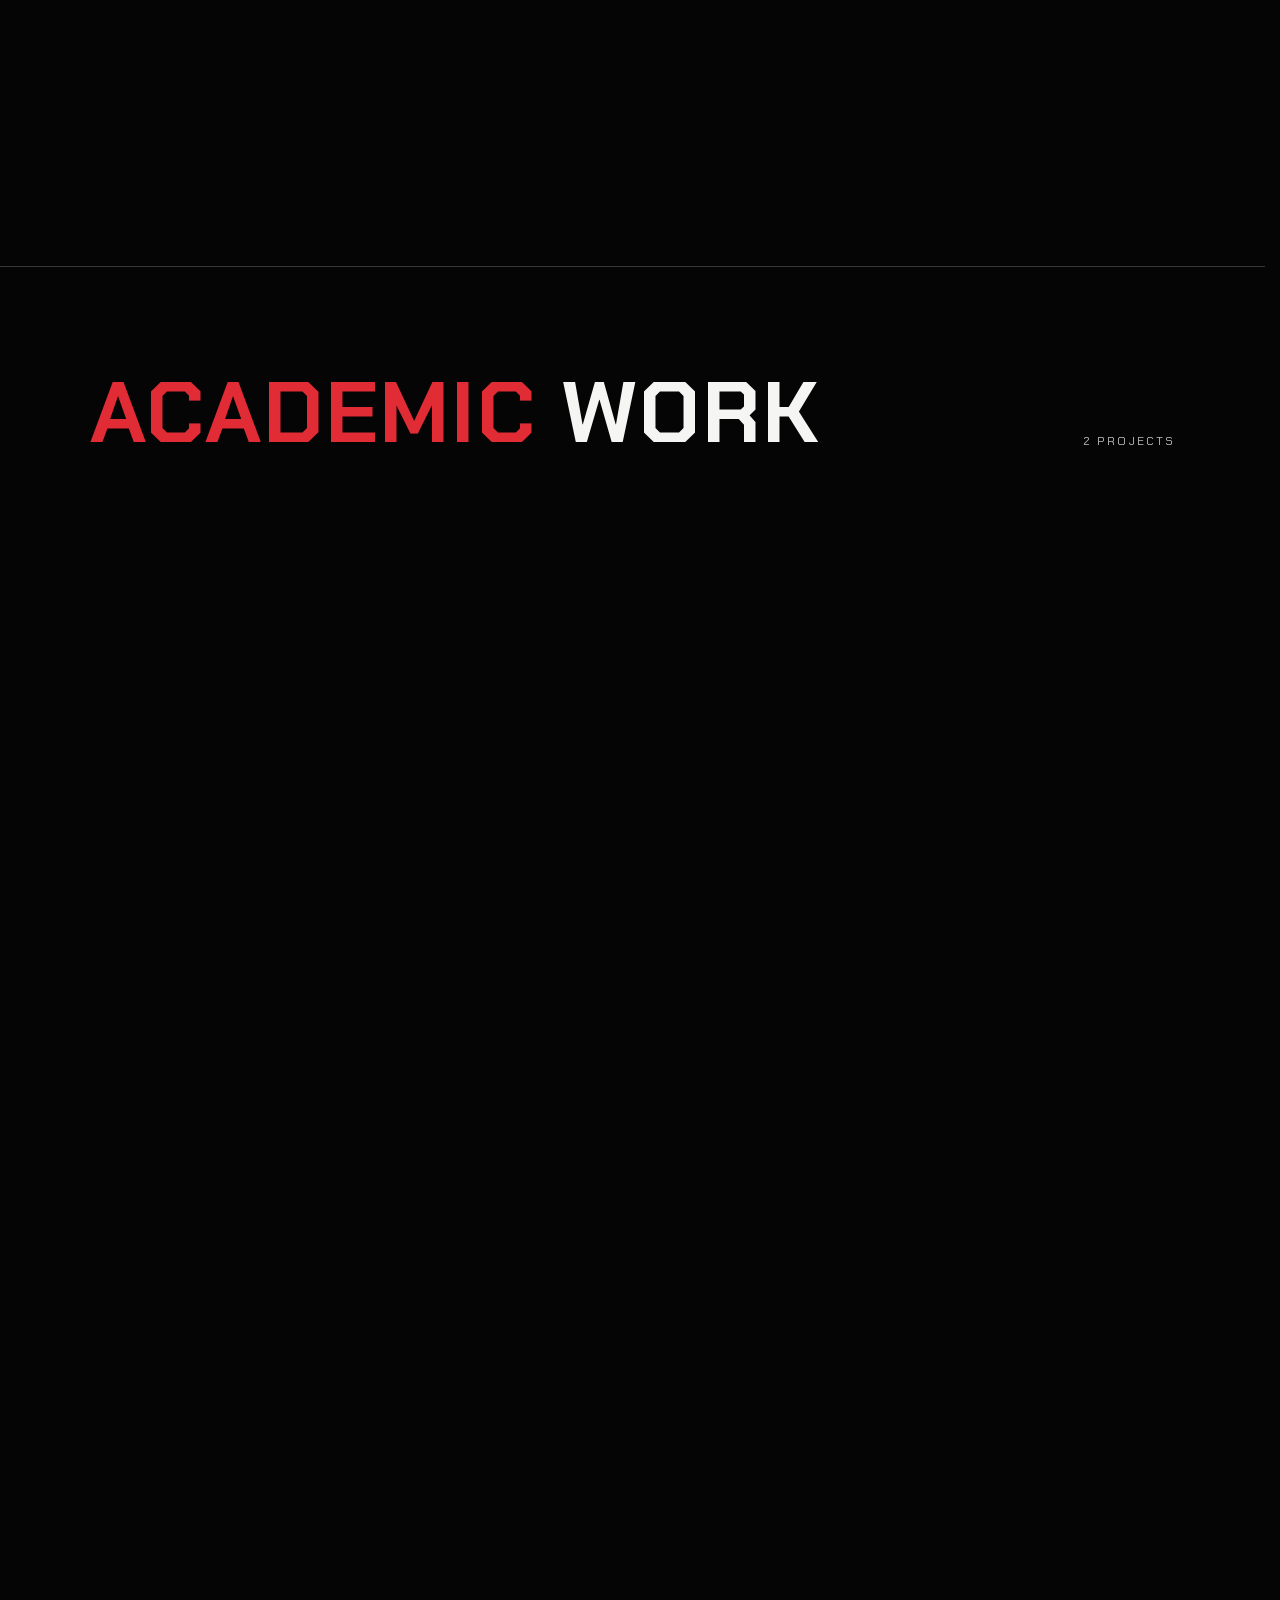
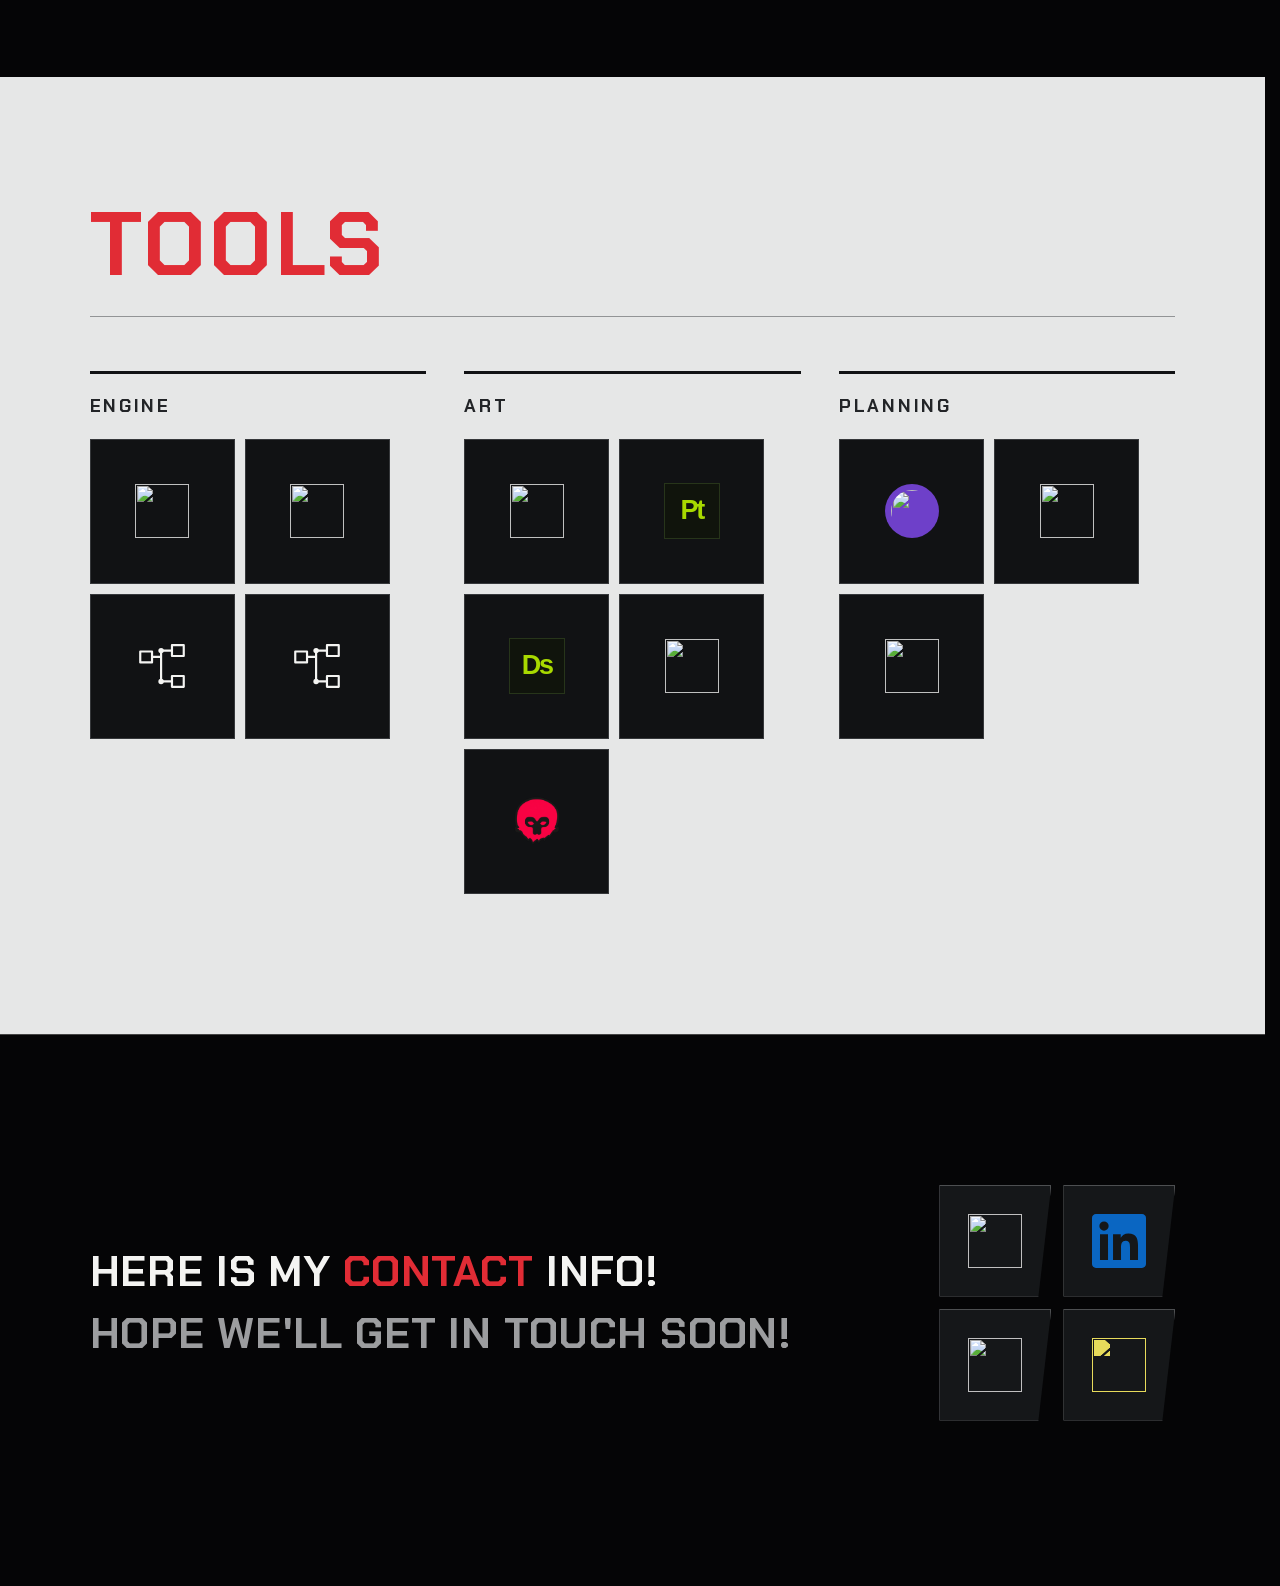
==== commit e7a7d197: "website ultimated" ====
--- a/index.html
+++ b/index.html
@@ -436,6 +436,7 @@
       </div>
       <a href="#tools" onclick="closeNav()">Tools</a>
       <a href="#contact" onclick="closeNav()">Contact</a>
+      <a href="./project-details/resume.html?transition=project" onclick="closeNav()">Resume</a>
     </nav>
   </div>
 </header>
--- a/assets/kojima-experiment.css
+++ b/assets/kojima-experiment.css
@@ -275,3 +275,6 @@
 @media(prefers-reduced-motion:reduce){
   nav > a::after,.nav-category::before,.tool-icon,.project .visit{transition:none}
 }
+
+/* Allow room for the Resume navigation link. */
+@media(min-width:721px) and (max-width:1100px){nav{gap:clamp(12px,1.5vw,18px)}}
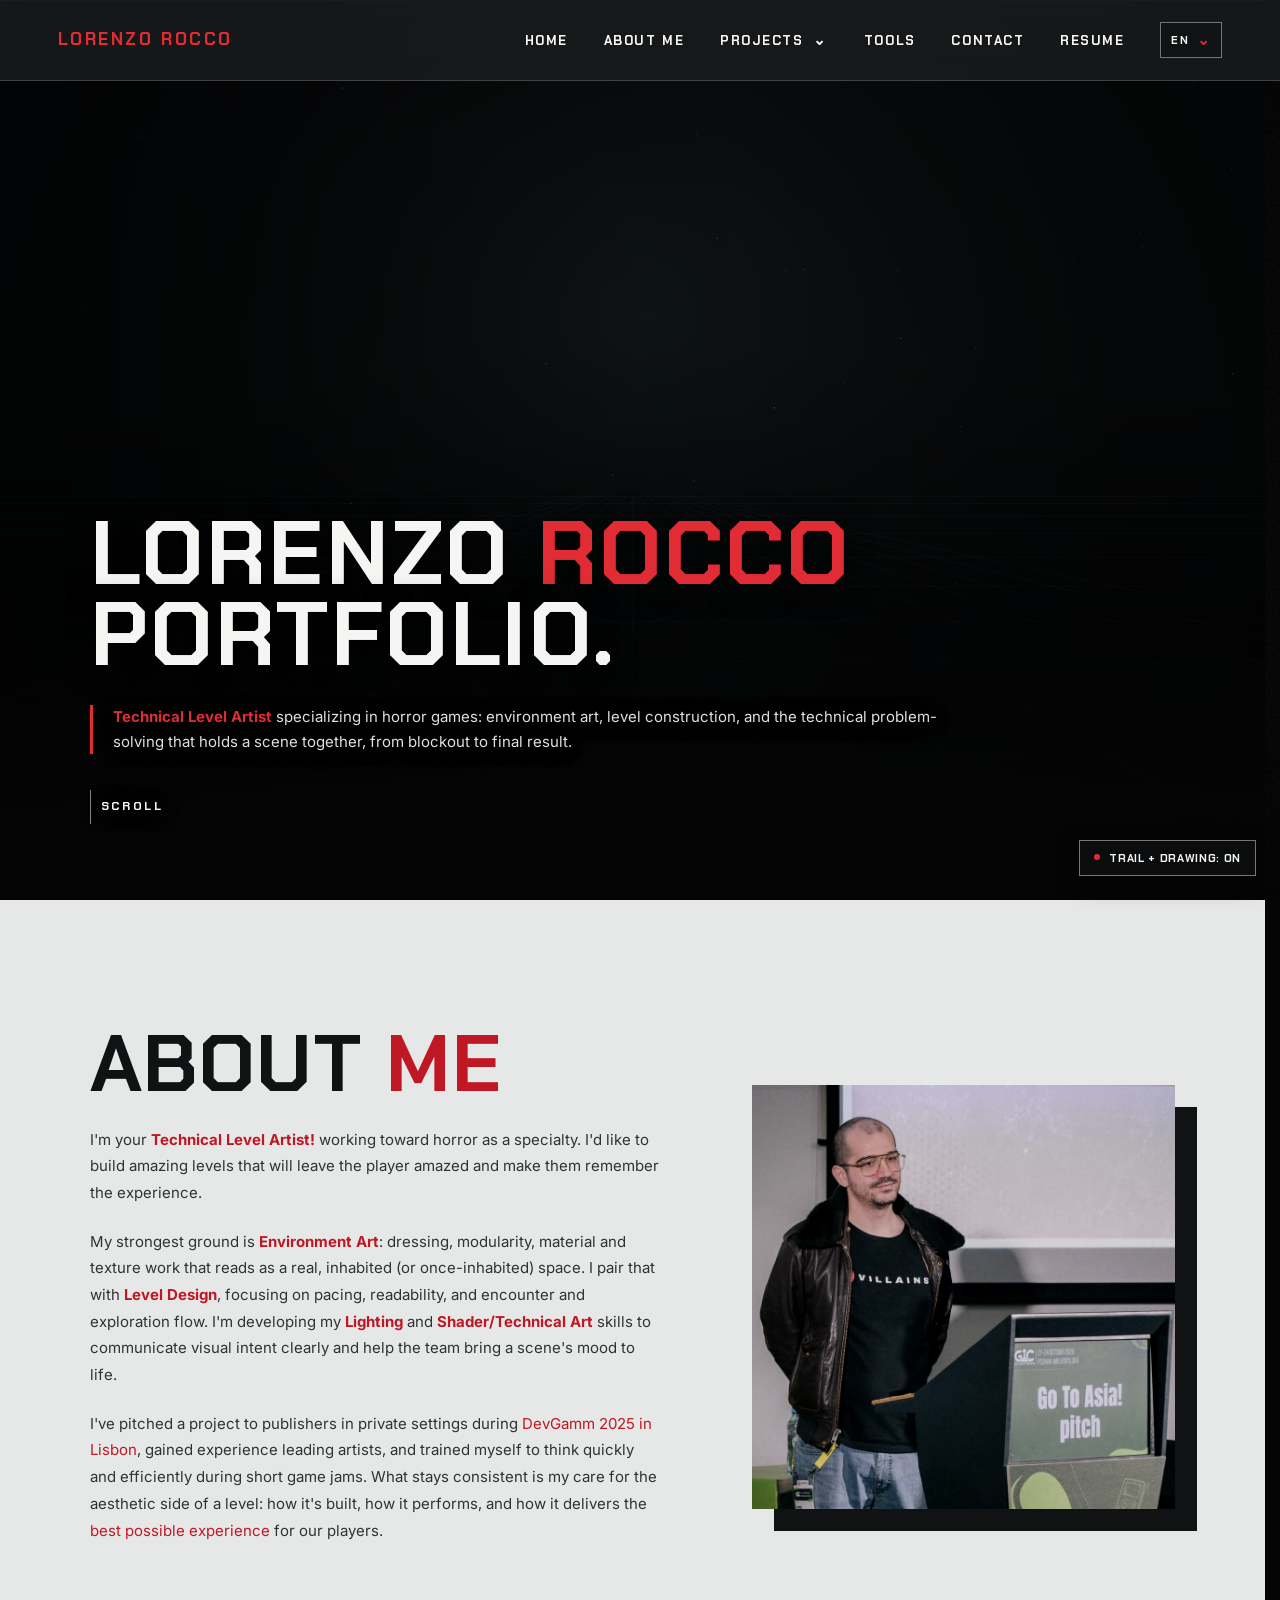
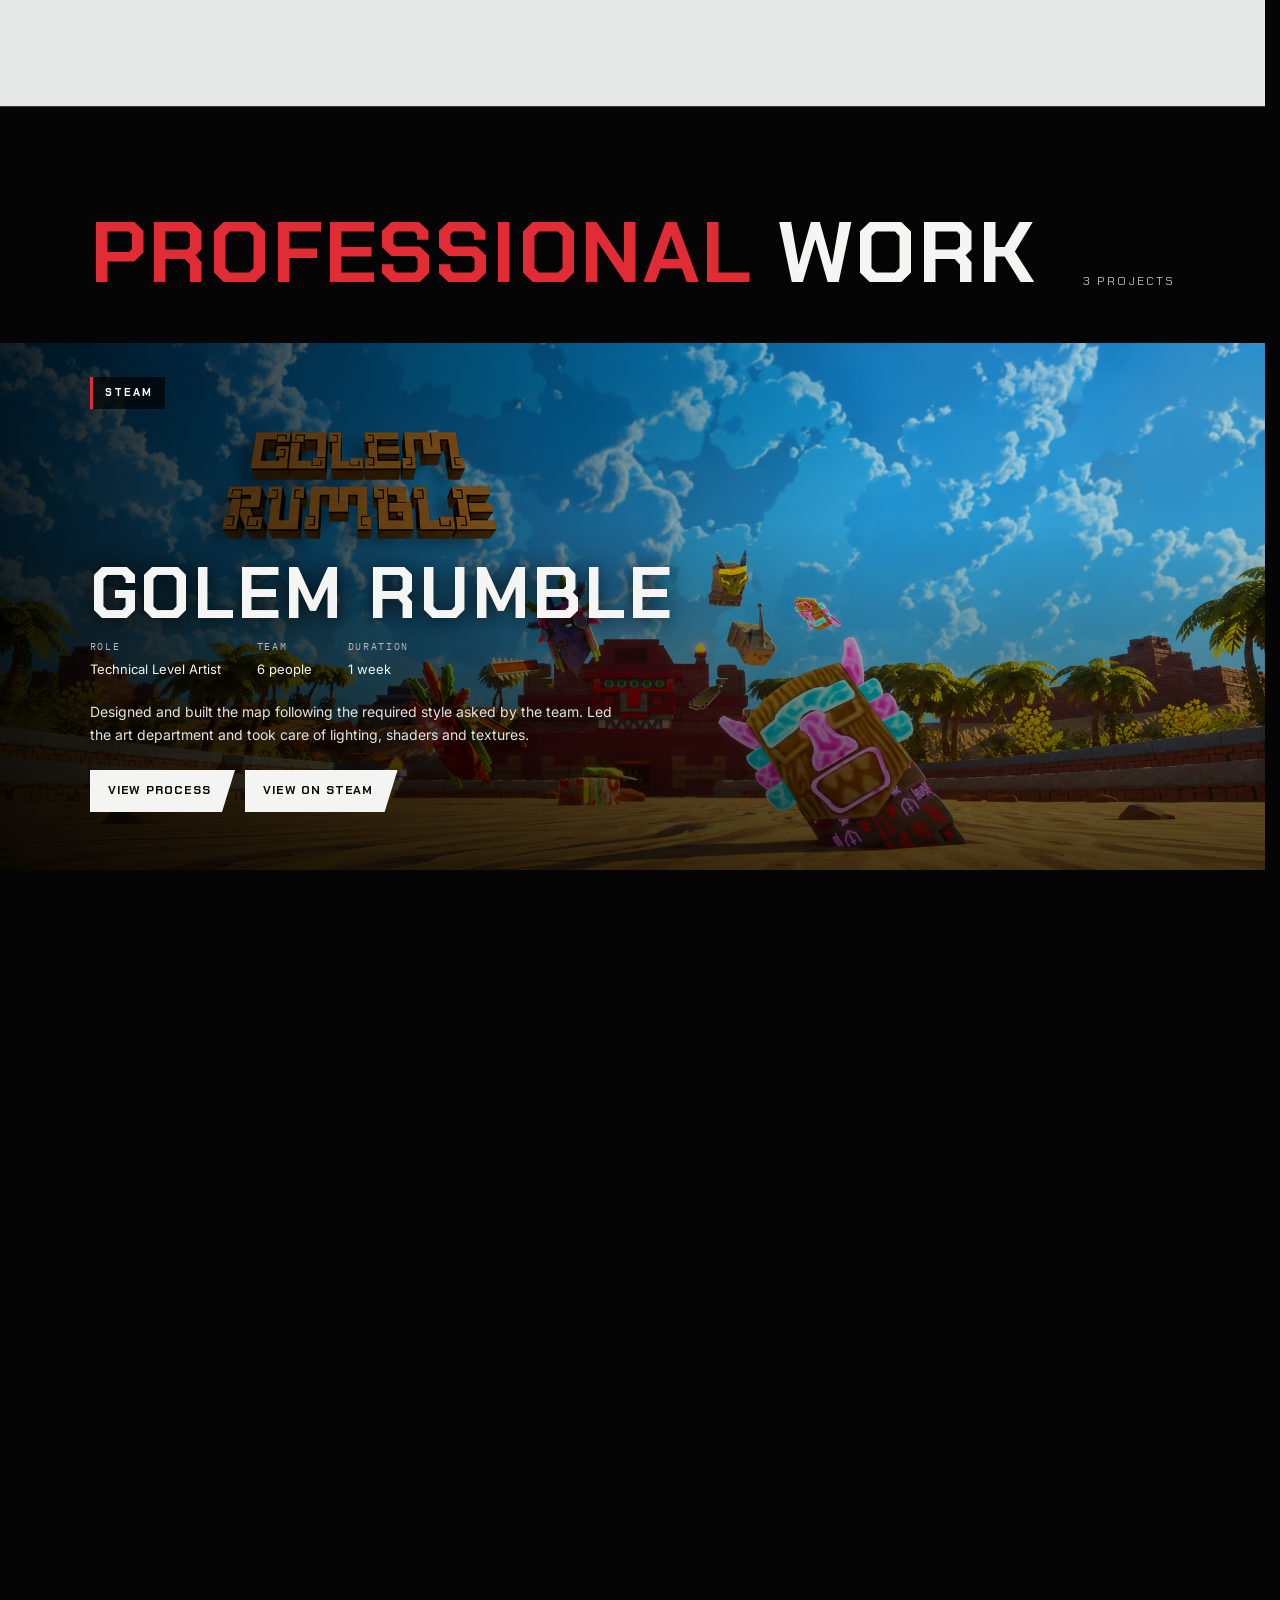
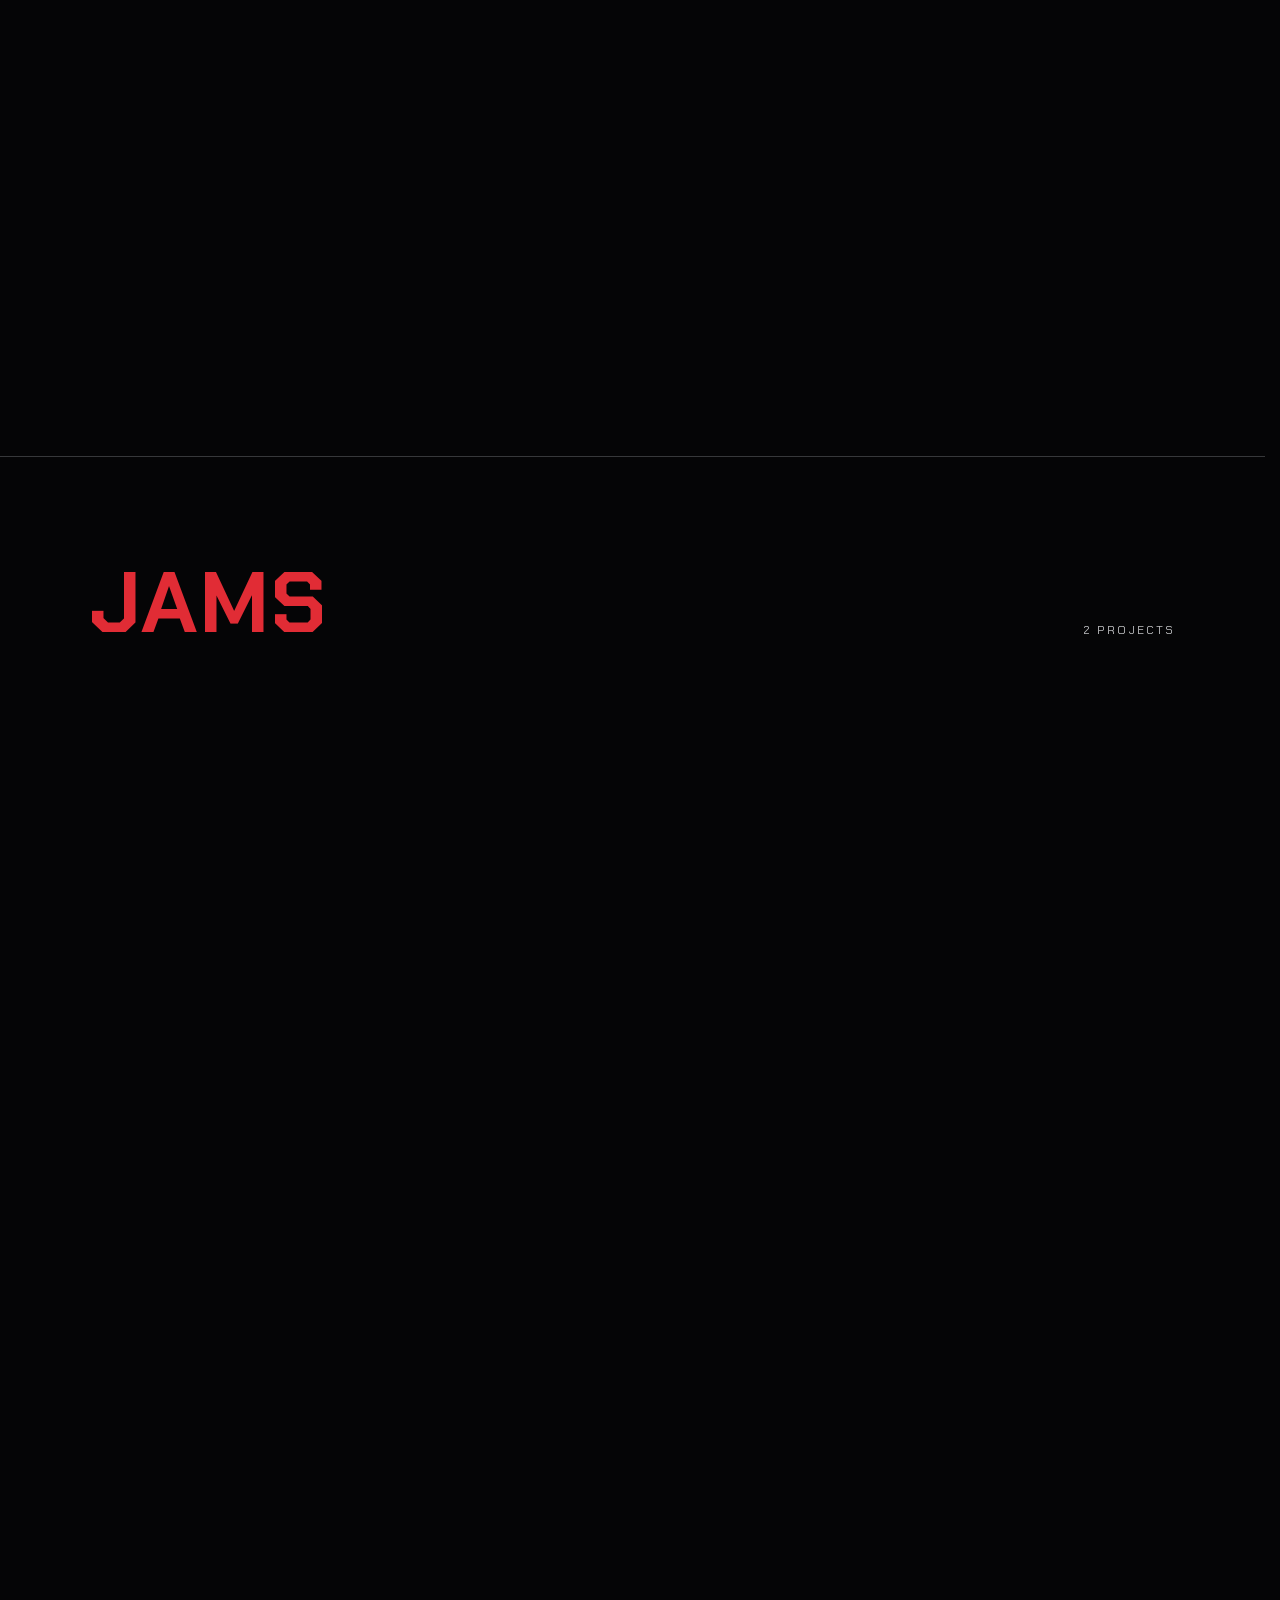
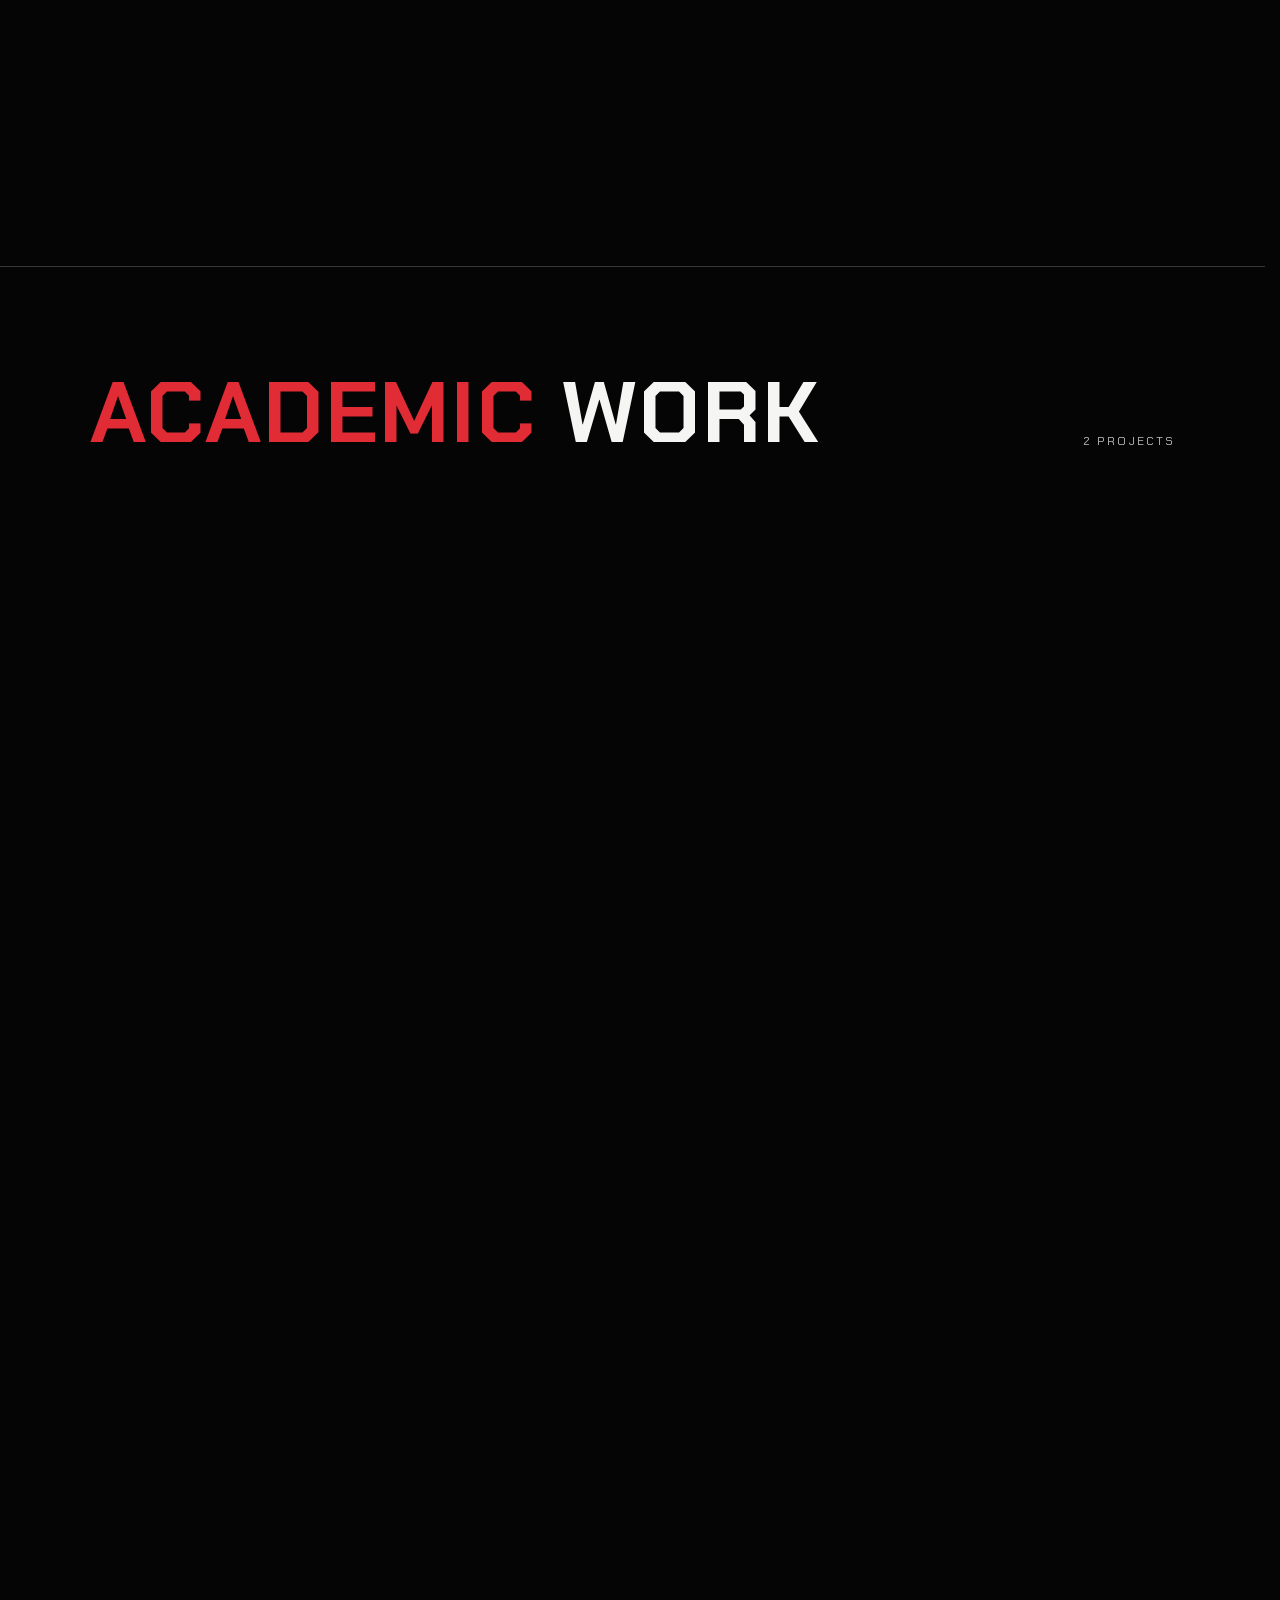
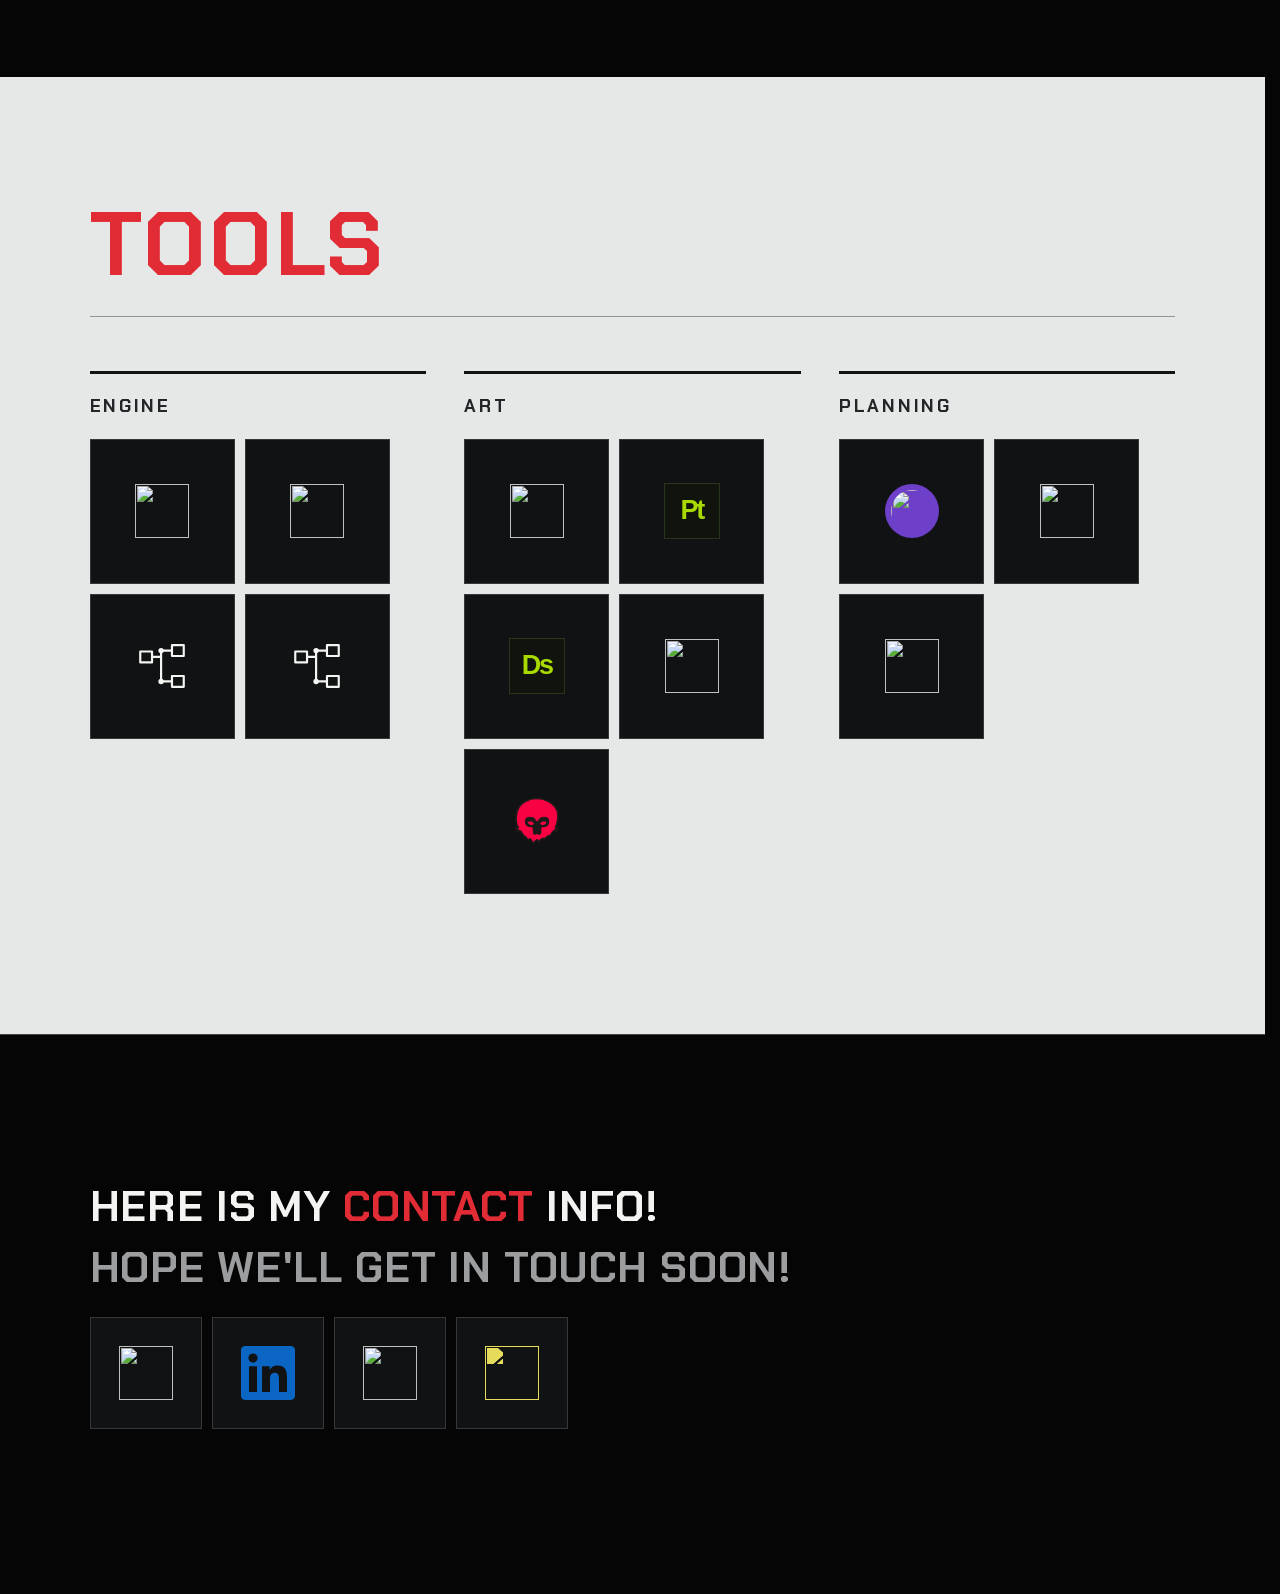
==== commit e0e03a15: "." ====
--- a/index.html
+++ b/index.html
@@ -422,7 +422,7 @@
         <div class="nav-projects" id="projects-menu"><div class="nav-project-list">
           <div class="nav-project-group">
             <a class="nav-group-link" href="#professional" onclick="closeNav()"><span class="nav-group-index" aria-hidden="true">01</span>Professional <span class="nav-group-arrow" aria-hidden="true">↘</span></a>
-            <div class="nav-group-items"><a href="./project-details/negative-edge.html?transition=project" onclick="closeNav()">Negative Edge</a><a href="./project-details/golem-rumble.html?transition=project" onclick="closeNav()">Golem Rumble</a></div>
+            <div class="nav-group-items"><a href="./project-details/golem-rumble.html?transition=project" onclick="closeNav()">Golem Rumble</a><a href="./project-details/negative-edge.html?transition=project" onclick="closeNav()">Negative Edge</a></div>
           </div>
           <div class="nav-project-group">
             <a class="nav-group-link" href="#jams" onclick="closeNav()"><span class="nav-group-index" aria-hidden="true">02</span>Jams <span class="nav-group-arrow" aria-hidden="true">↘</span></a>
@@ -463,7 +463,7 @@
       <strong>Shader/Technical Art</strong> skills to communicate visual intent clearly and help the team bring a scene's mood to life.</p>
       <p>I've pitched a project to publishers in private settings during <span class="accent-word">DevGamm 2025 in Lisbon</span>, gained experience leading artists, and trained myself to think quickly and efficiently during short game jams. What stays consistent is my care for the aesthetic side of a level: how it's built, how it performs, and how it delivers the <span class="accent-word">best possible experience</span> for our players.</p>
     </div>
-    <figure class="about-photo"><img src="./assets/about-event.webp" alt="Developers collaborating at computers during a game development event" loading="lazy" decoding="async"></figure>
+    <figure class="about-photo"><img src="./assets/about-go-to-asia-cropped.jpg" alt="Lorenzo Rocco at the Go To Asia pitch event" width="923" height="908" loading="lazy" decoding="async"></figure>
   </div>
 </section>
 
@@ -471,22 +471,7 @@
   <div class="wrap">
     <div class="sec-head"><h2><span class="accent-word">Professional</span> Work</h2><div class="num">3 projects</div></div>
 
-<div class="project" id="project-negative-edge">
-      <div class="viewport cover" id="vp-negedge"><img class="banner-image" src="./assets/negedge-banner.png" alt="" loading="lazy" decoding="async"><span class="status">STEAM · DEMO LIVE</span></div>
-      <div>
-        <h3>Negative Edge</h3>
-
-        <div class="stats">
-          <div><span>Role</span>Technical Level Artist</div>
-          <div><span>Team</span>13 people</div>
-          <div><span>Duration</span>1.5 years (8 months on team)</div>
-        </div>
-        <p class="desc">Built and dressed levels as the team's technical level artist, and pitched the game privately to publishers including Epic Games and Krafton. <span class="keep-line">Now live as a Steam demo.</span></p>
-        <div class="project-actions"><a class="visit process-link" href="./project-details/negative-edge.html?transition=project">View process</a><a class="visit" href="https://store.steampowered.com/app/4825940/Negative_Edge_Demo/" target="_blank">View on Steam</a></div>
-      </div>
-    </div>
-
-    <div class="project" id="project-golem-rumble">
+<div class="project" id="project-golem-rumble">
       <div class="viewport cover" id="vp-golem"><img class="banner-image" src="./assets/golem-rumble-banner.png" alt="Golem Rumble arena screenshot" loading="lazy" decoding="async"><span class="status">STEAM</span></div>
       <div>
         <h3>Golem Rumble</h3>
@@ -497,6 +482,21 @@
         </div>
         <p class="desc">Designed and built the map following the required style asked by the team. Led the art department and took care of lighting, shaders and textures.</p>
         <div class="project-actions"><a class="visit process-link" href="./project-details/golem-rumble.html?transition=project">View process</a><a class="visit" href="https://store.steampowered.com/app/4461610/Golem_Rumble/?beta=0" target="_blank" rel="noopener noreferrer">View on Steam</a></div>
+      </div>
+    </div>
+
+    <div class="project" id="project-negative-edge">
+      <div class="viewport cover" id="vp-negedge"><img class="banner-image" src="./assets/negedge-banner.png" alt="" loading="lazy" decoding="async"><span class="status">STEAM · DEMO LIVE</span></div>
+      <div>
+        <h3>Negative Edge</h3>
+
+        <div class="stats">
+          <div><span>Role</span>Technical Level Artist</div>
+          <div><span>Team</span>13 people</div>
+          <div><span>Duration</span>1.5 years (8 months on team)</div>
+        </div>
+        <p class="desc">Built and dressed levels as the team's technical level artist, and pitched the game privately to publishers including Epic Games and Krafton. <span class="keep-line">Now live as a Steam demo.</span></p>
+        <div class="project-actions"><a class="visit process-link" href="./project-details/negative-edge.html?transition=project">View process</a><a class="visit" href="https://store.steampowered.com/app/4825940/Negative_Edge_Demo/" target="_blank">View on Steam</a></div>
       </div>
     </div>
 
--- a/assets/kojima-experiment.css
+++ b/assets/kojima-experiment.css
@@ -194,21 +194,20 @@
 .tool-icon::after{background:#111214;border-color:#555;color:#fff}
 
 #contact{padding:150px 0 165px;border-top:1px solid #444;background:#050506;color:#f4f4f2}
-#contact .wrap{max-width:none;padding:0 clamp(24px,7vw,112px);gap:clamp(30px,6vw,100px)}
+#contact .wrap{max-width:none;padding:0 clamp(24px,7vw,112px);display:flex;flex-wrap:wrap;align-items:center;justify-content:flex-start;gap:28px clamp(22px,2.2vw,38px)}
 .contact h2{
   font-family:'Chakra Petch','Montserrat',sans-serif;
   font-size:clamp(30px,3.3vw,49px);font-weight:700;
-  line-height:1.02;letter-spacing:.02em;
+  line-height:1.02;letter-spacing:.02em;flex:0 1 auto;min-width:0;
 }
 .contact .contact-line + .contact-line{margin-top:18px;color:#9c9d9f}
-.contact-links{grid-template-columns:repeat(2,112px);gap:12px}
-.contact-links a.tool-icon{background:#151719;border:1px solid #4d4f51;clip-path:polygon(0 0,100% 0,calc(100% - 13px) 100%,0 100%)}
-.contact-links a.tool-icon:hover,.contact-links a.tool-icon:focus-visible{background:#242629;border-color:var(--accent)}
+.contact-links{grid-template-columns:repeat(4,112px);gap:10px;flex:none}
+.contact-links a.tool-icon{padding:0;background:#111214;border:1px solid #36383b;clip-path:none;transition:background .2s ease,border-color .2s ease,transform .2s ease}
+.contact-links a.tool-icon:hover,.contact-links a.tool-icon:focus-visible{background:#202326;border-color:var(--accent);transform:translateY(-4px)}
 #trail-toggle{background:rgba(12,13,14,.93);border-color:#777;font-family:'Chakra Petch','IBM Plex Mono',monospace;font-weight:700}
 
-@media(max-width:1050px){
-  #contact .wrap{grid-template-columns:1fr}
-}
+@media(max-width:520px){.contact-links{width:100%;grid-template-columns:repeat(4,minmax(0,1fr))}}
+@media(max-width:1050px){.contact h2 .contact-line{white-space:normal}}
 @media(max-width:1200px){
   .project{display:flex;flex-direction:column;aspect-ratio:auto;min-height:0;contain-intrinsic-size:auto 760px}
   .project .viewport,#vp-abyssos{width:100%;height:auto;min-height:0;aspect-ratio:16/9}
@@ -264,7 +263,7 @@
   .project .visit,.project .project-actions .visit{font-size:11px;min-height:40px;padding:10px 20px 10px 14px}
   #tools{padding:96px 0 105px}
   .tool-group .tools{grid-template-columns:repeat(2,minmax(0,1fr))}
-  #contact .wrap{gap:42px}
+  #contact .wrap{gap:20px}
 }
 @media(max-width:720px){
   /* These covers already match the banner ratio; show the artwork itself edge to edge. */
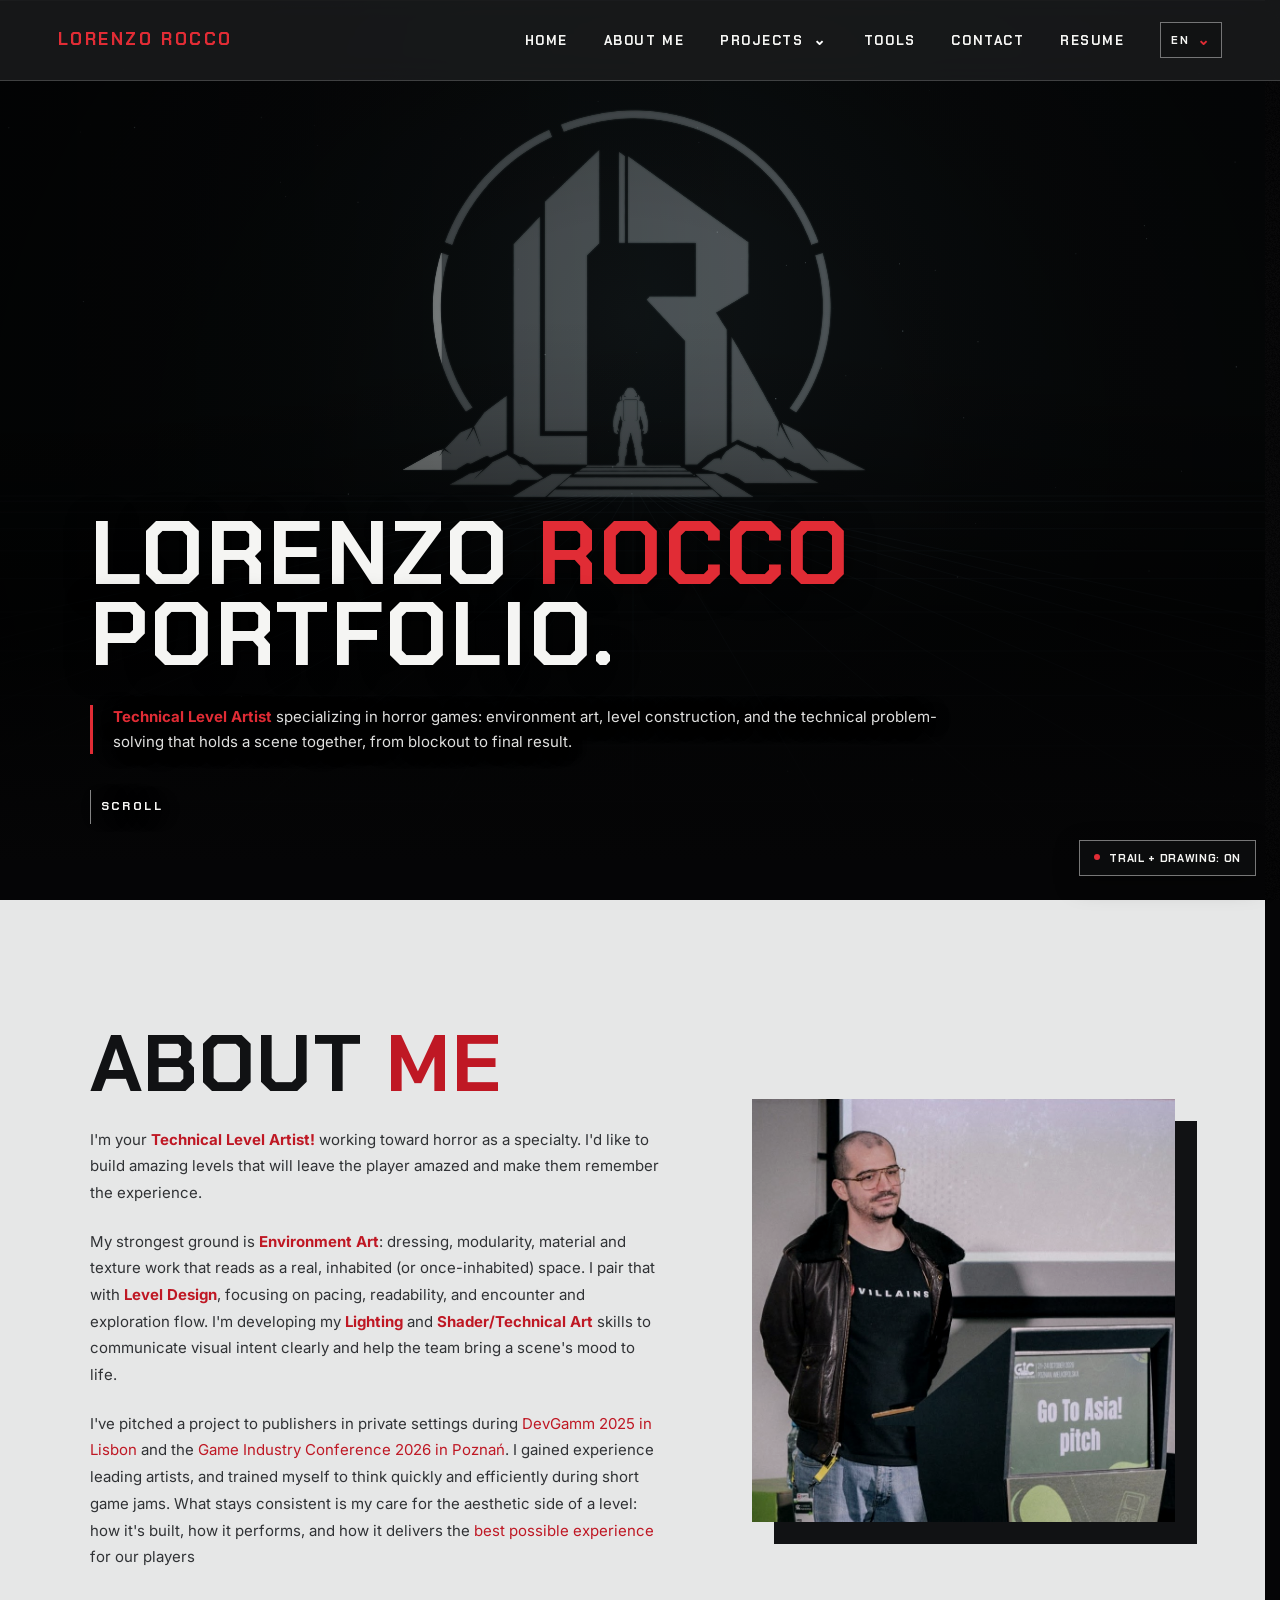
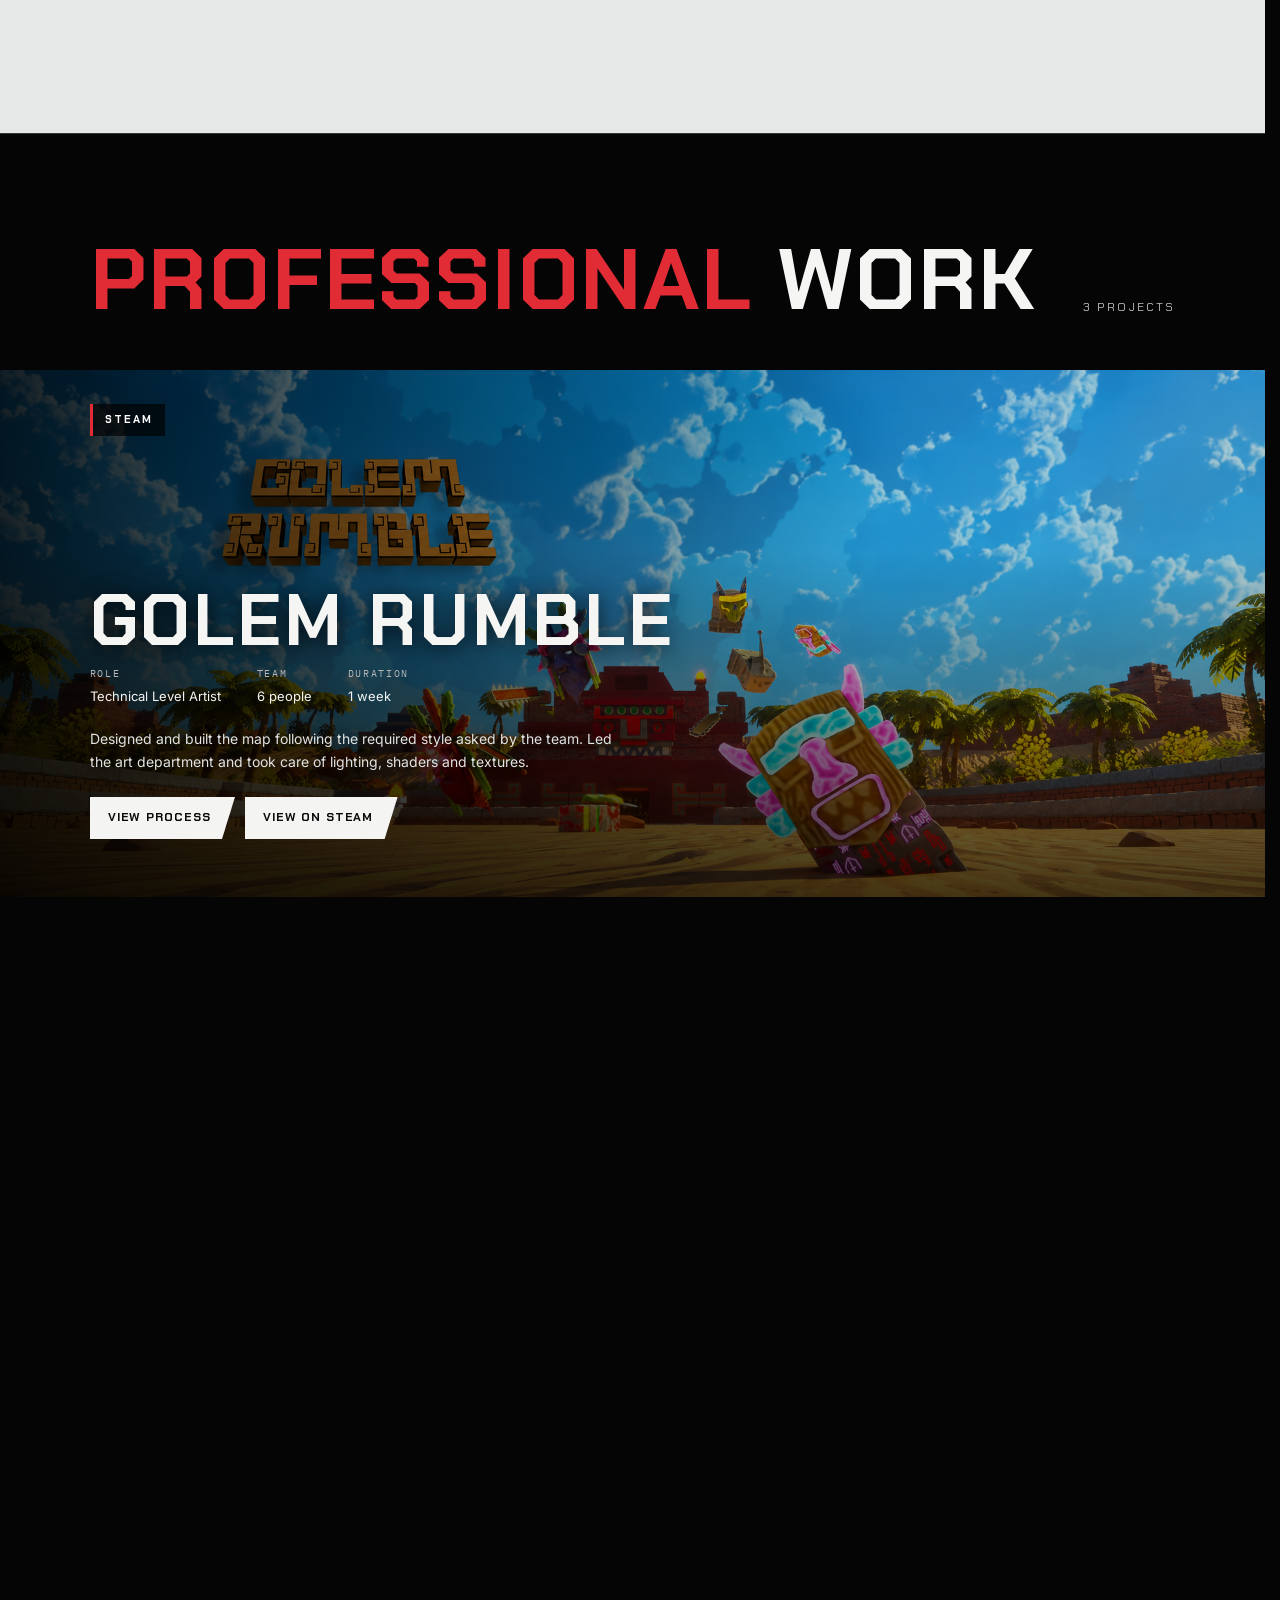
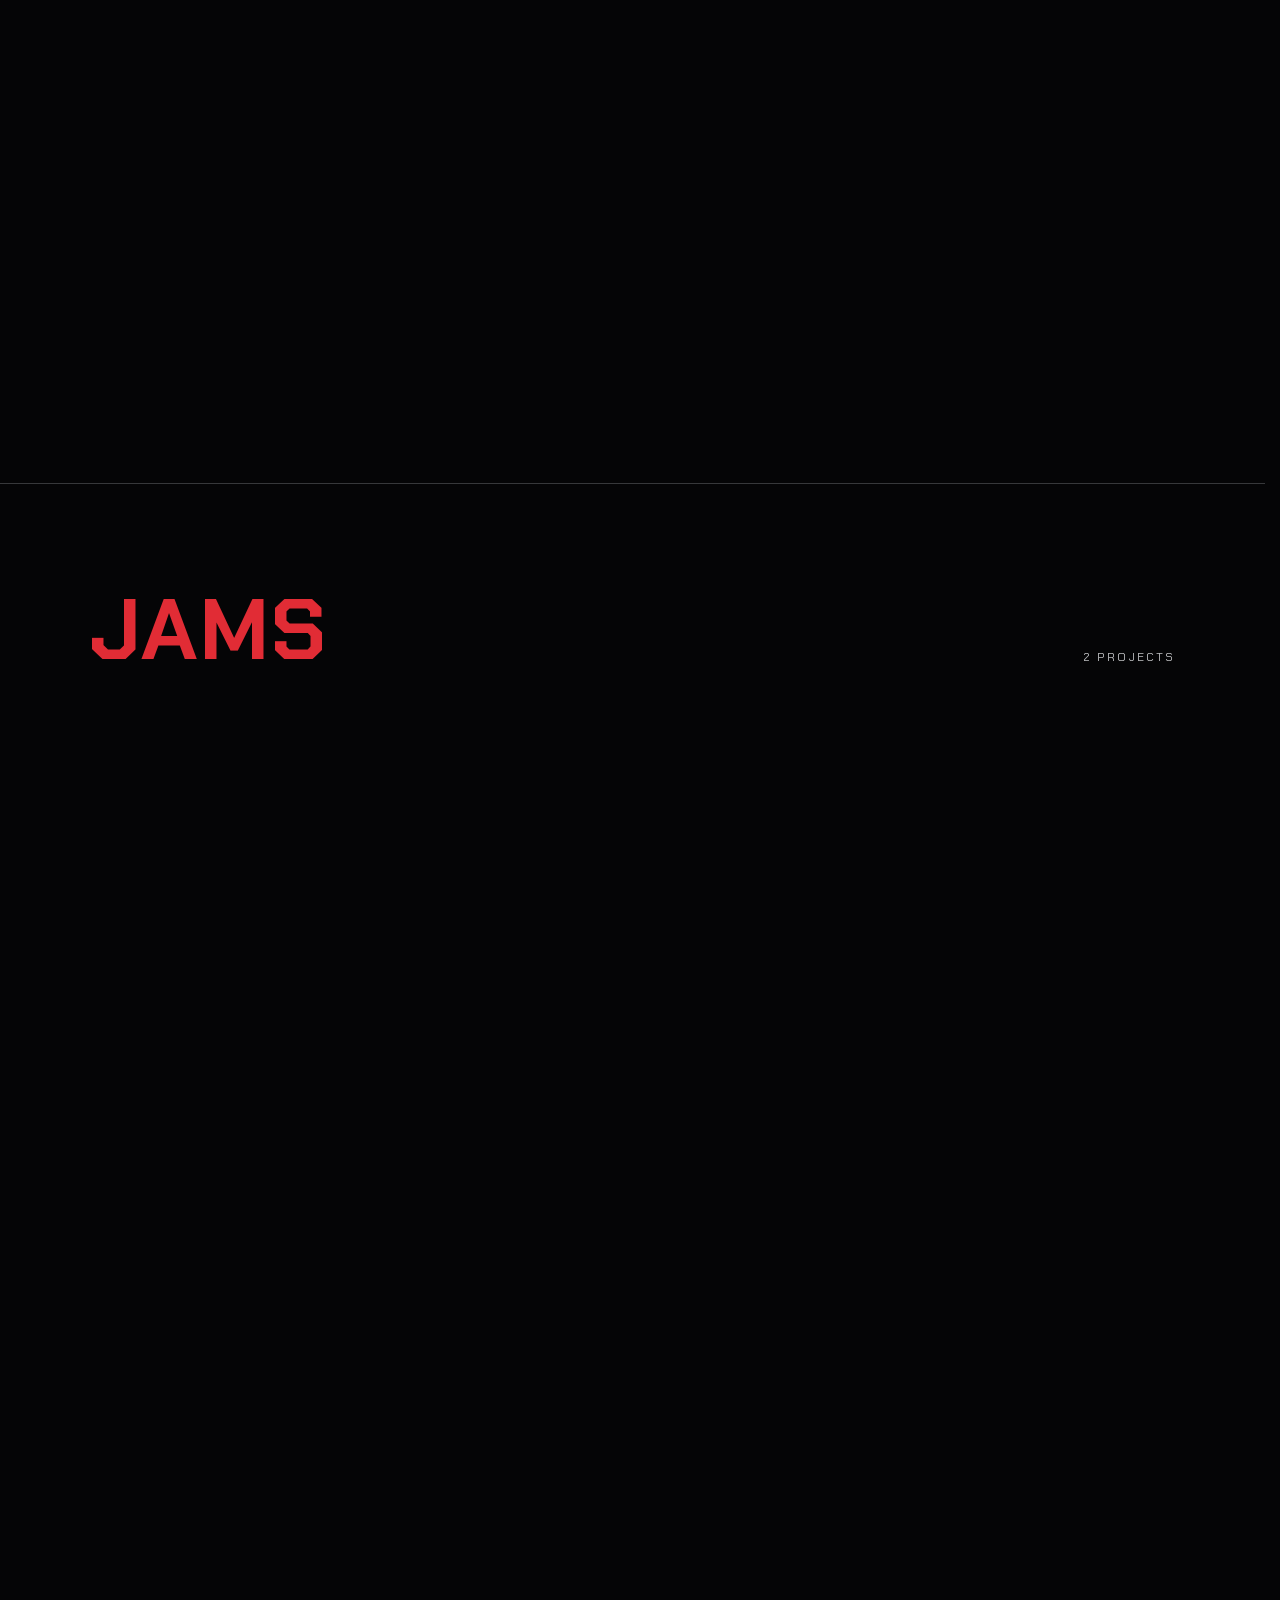
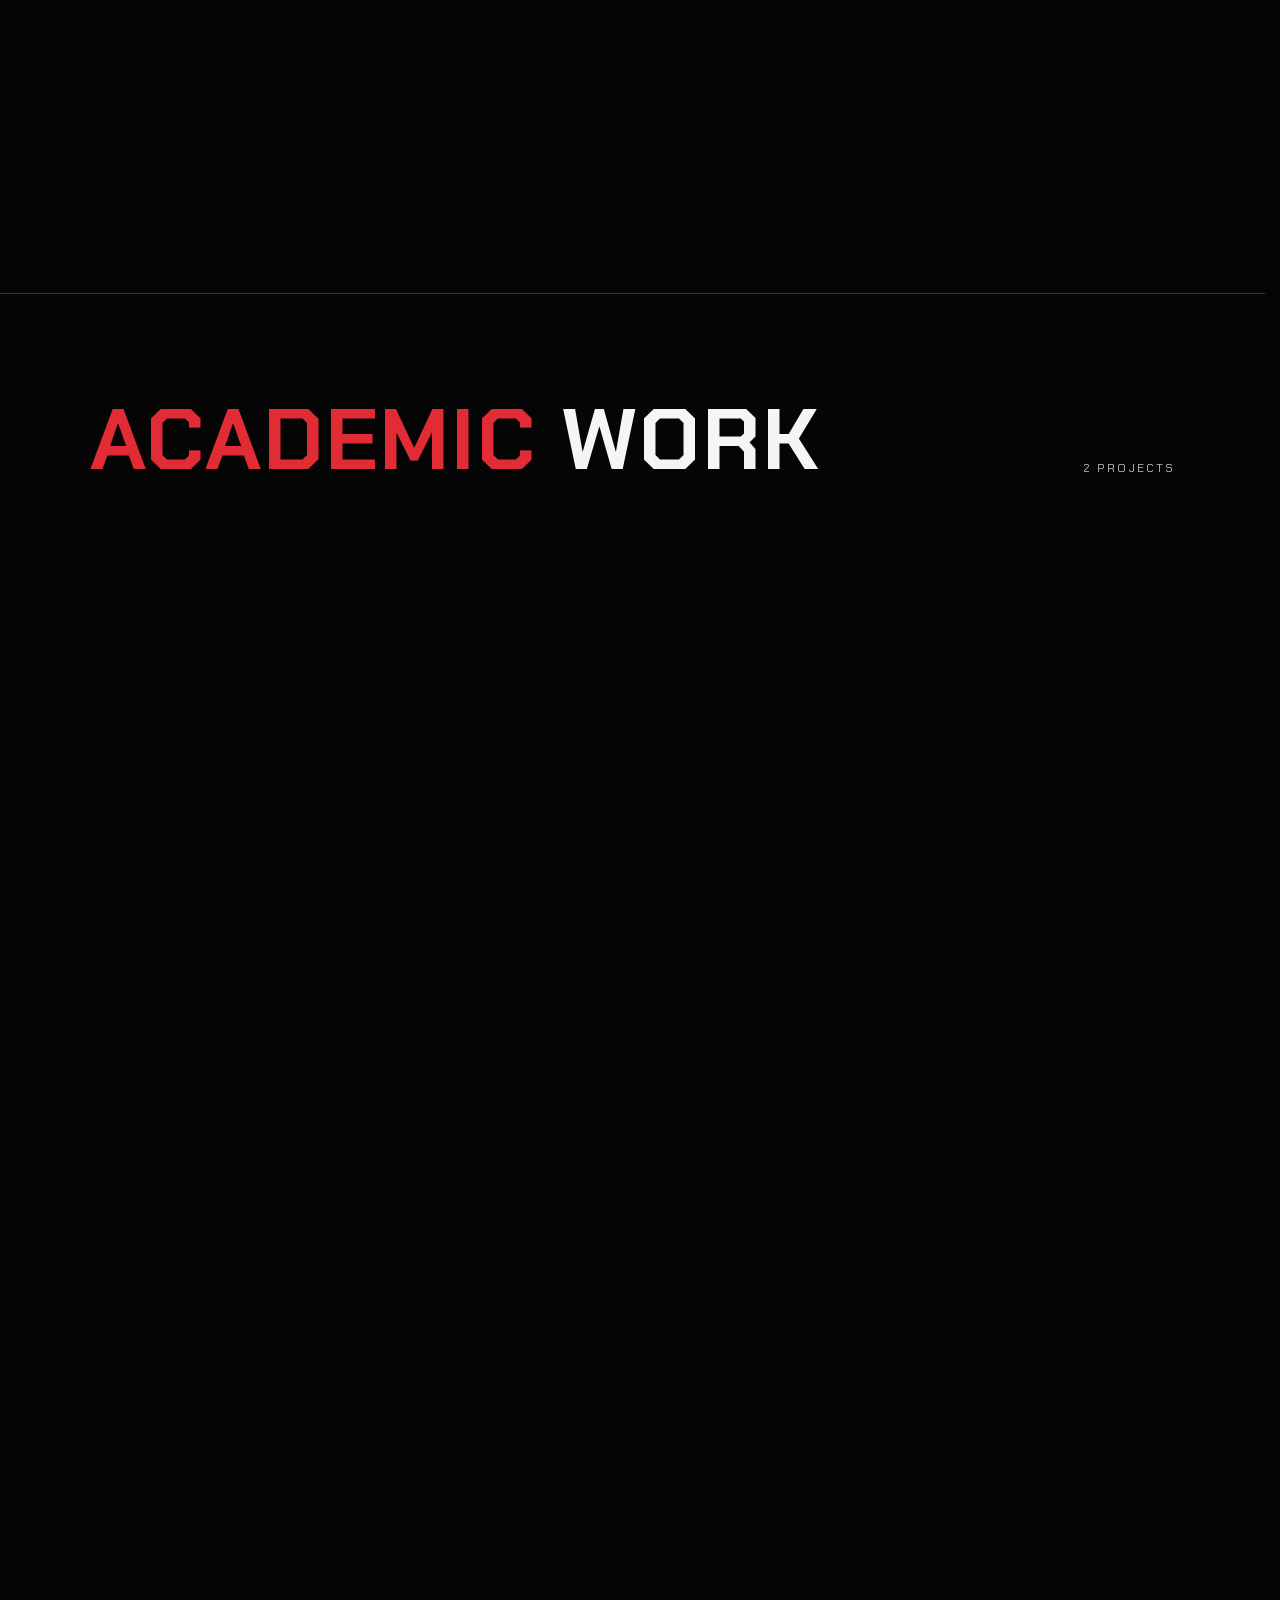
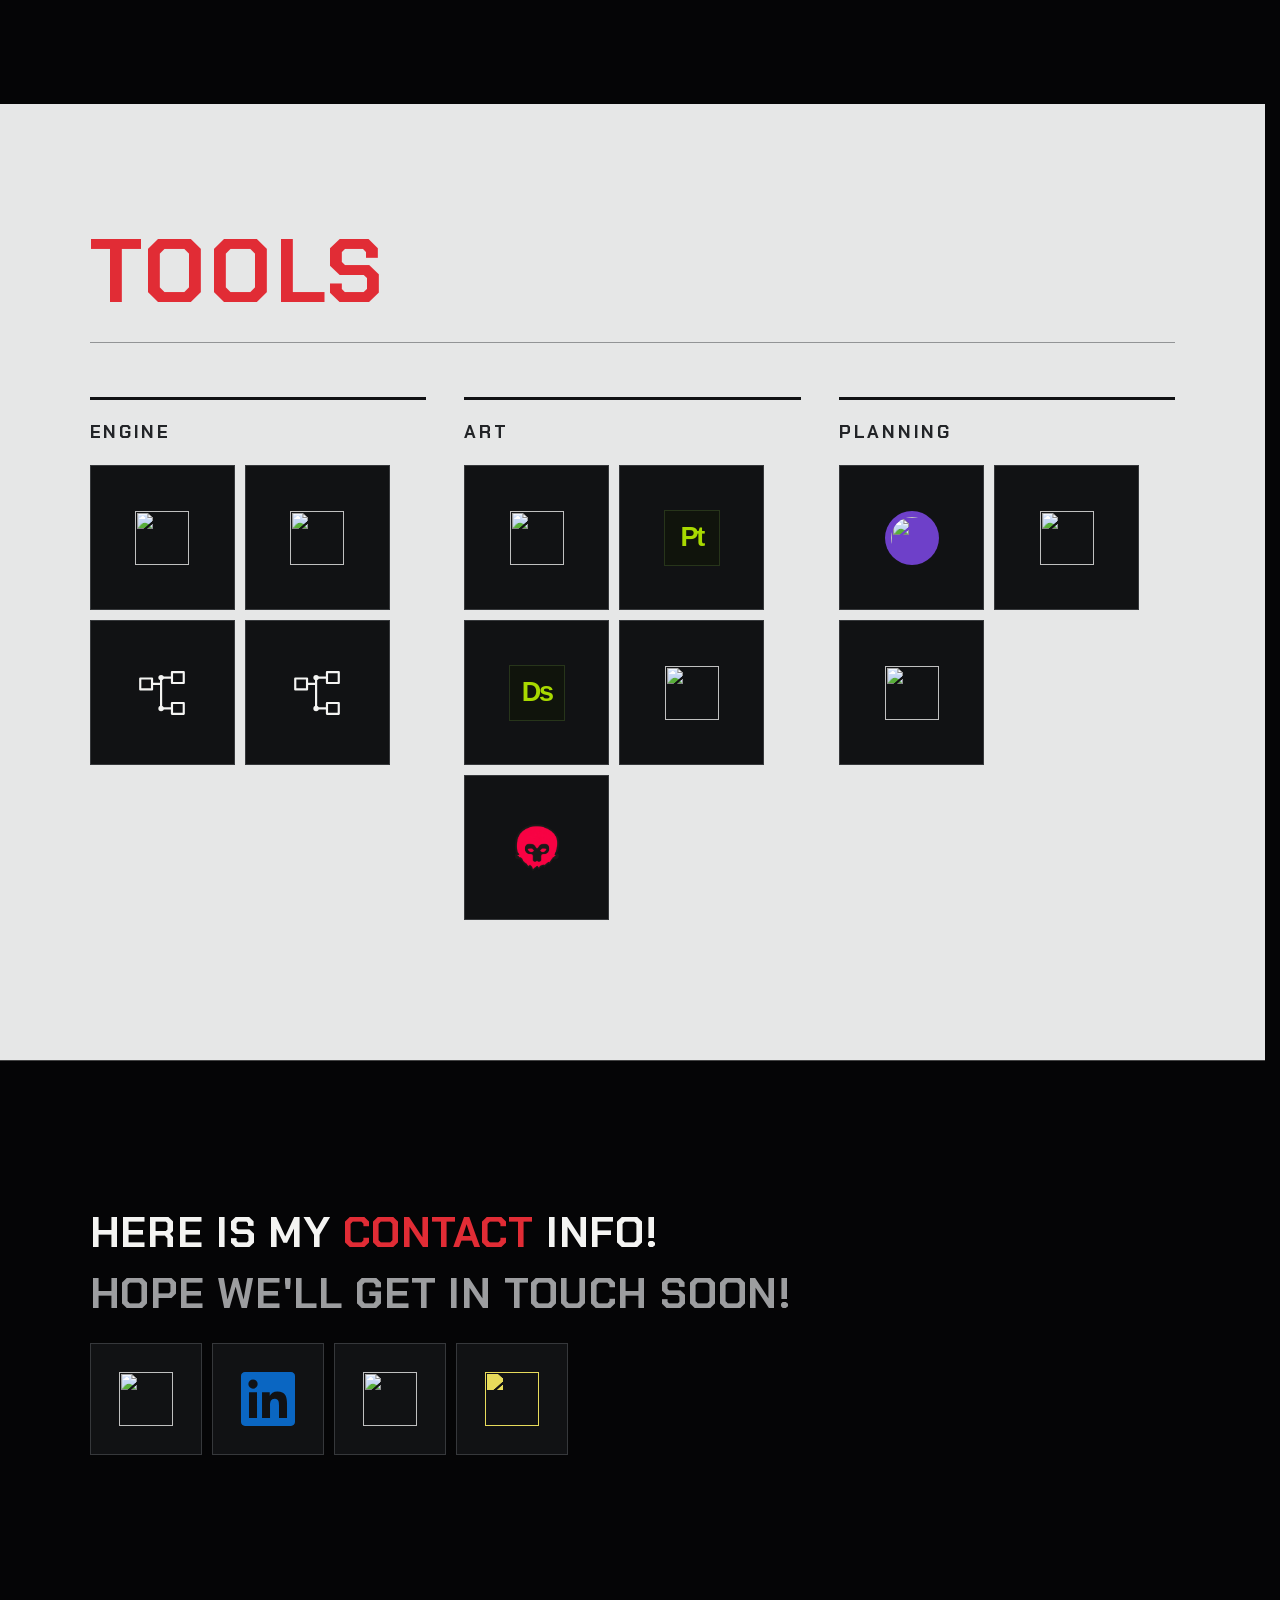
==== commit b06ecc4c: "About Me changes" ====
--- a/index.html
+++ b/index.html
@@ -461,7 +461,7 @@
       that reads as a real, inhabited (or once-inhabited) space. I pair that with <strong>Level Design</strong>,
       focusing on pacing, readability, and encounter and exploration flow. I'm developing my <strong>Lighting</strong> and
       <strong>Shader/Technical Art</strong> skills to communicate visual intent clearly and help the team bring a scene's mood to life.</p>
-      <p>I've pitched a project to publishers in private settings during <span class="accent-word">DevGamm 2025 in Lisbon</span>, gained experience leading artists, and trained myself to think quickly and efficiently during short game jams. What stays consistent is my care for the aesthetic side of a level: how it's built, how it performs, and how it delivers the <span class="accent-word">best possible experience</span> for our players.</p>
+      <p>I've pitched a project to publishers in private settings during <span class="accent-word">DevGamm 2025 in Lisbon</span> and the <span class="accent-word">Game Industry Conference 2026 in Poznań</span>. I gained experience leading artists, and trained myself to think quickly and efficiently during short game jams. What stays consistent is my care for the aesthetic side of a level: how it's built, how it performs, and how it delivers the <span class="accent-word">best possible experience</span> for our players</p>
     </div>
     <figure class="about-photo"><img src="./assets/about-go-to-asia-cropped.jpg" alt="Lorenzo Rocco at the Go To Asia pitch event" width="923" height="908" loading="lazy" decoding="async"></figure>
   </div>
